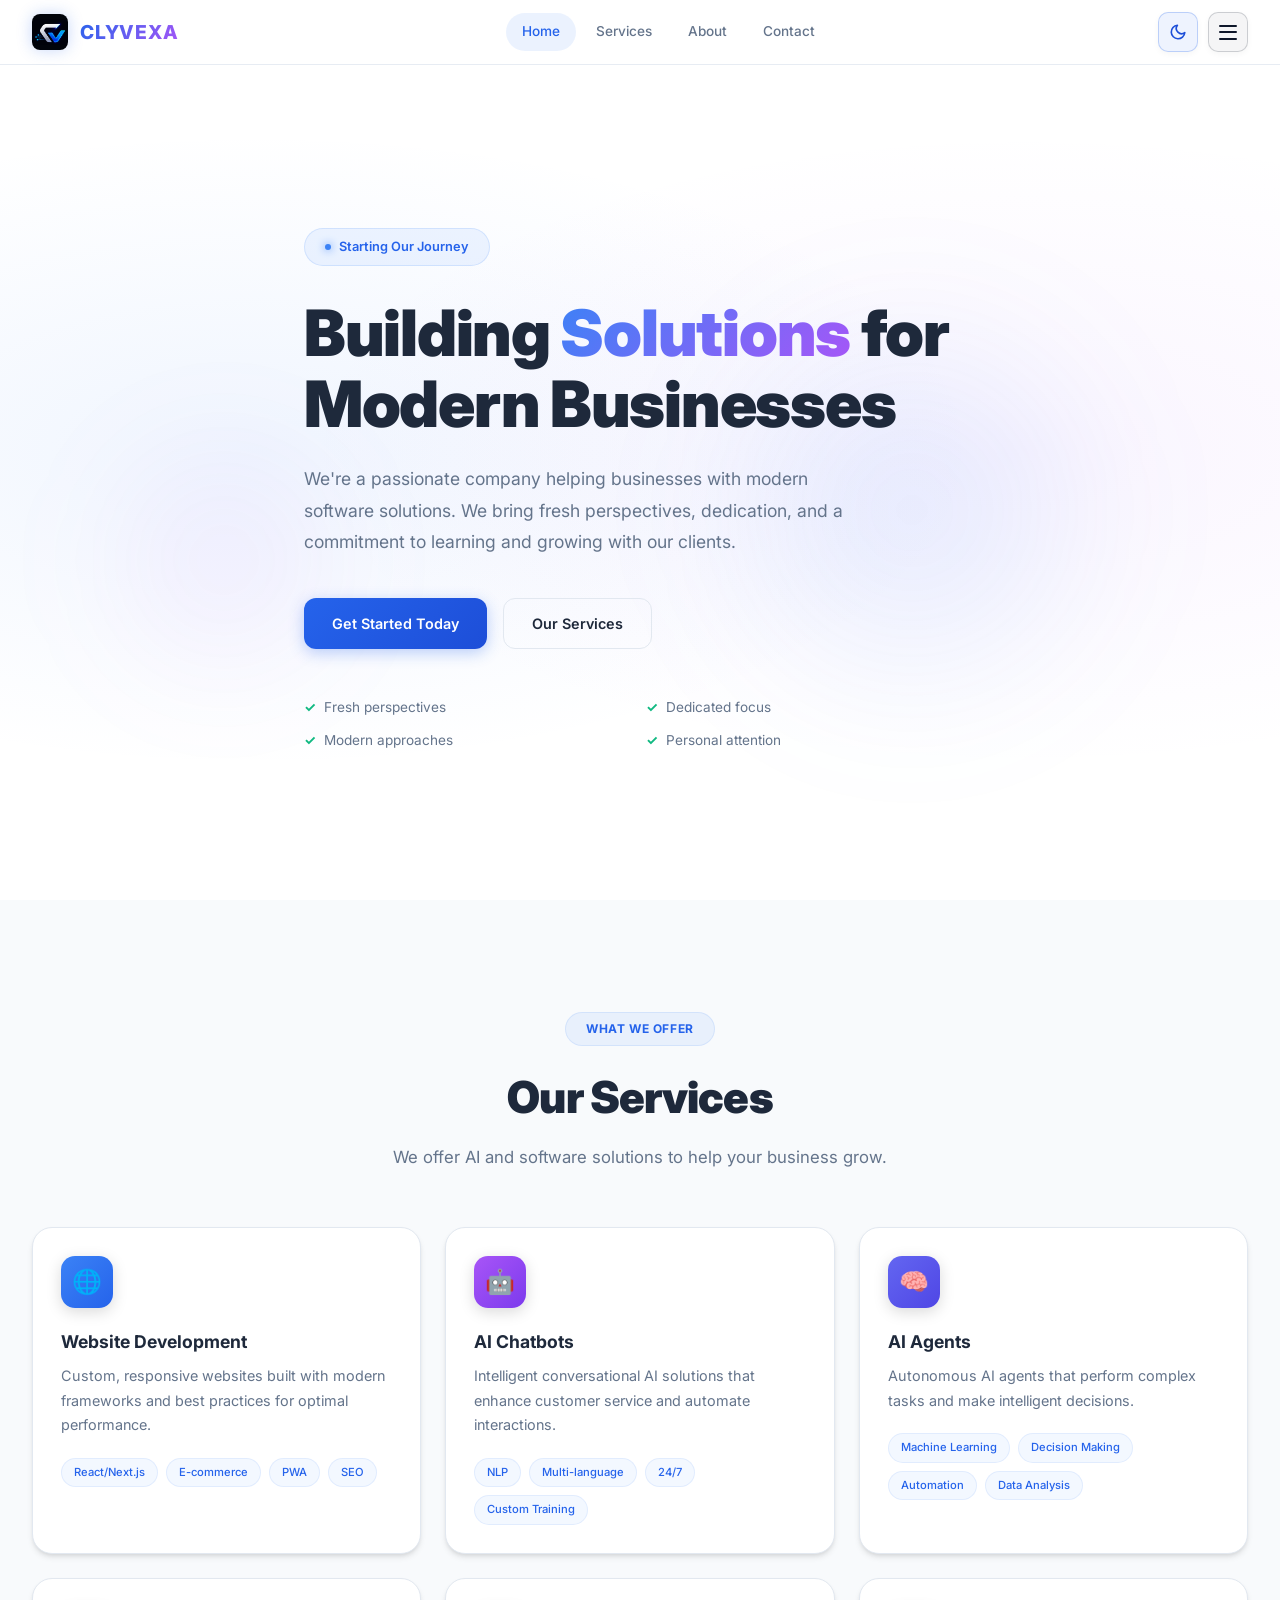
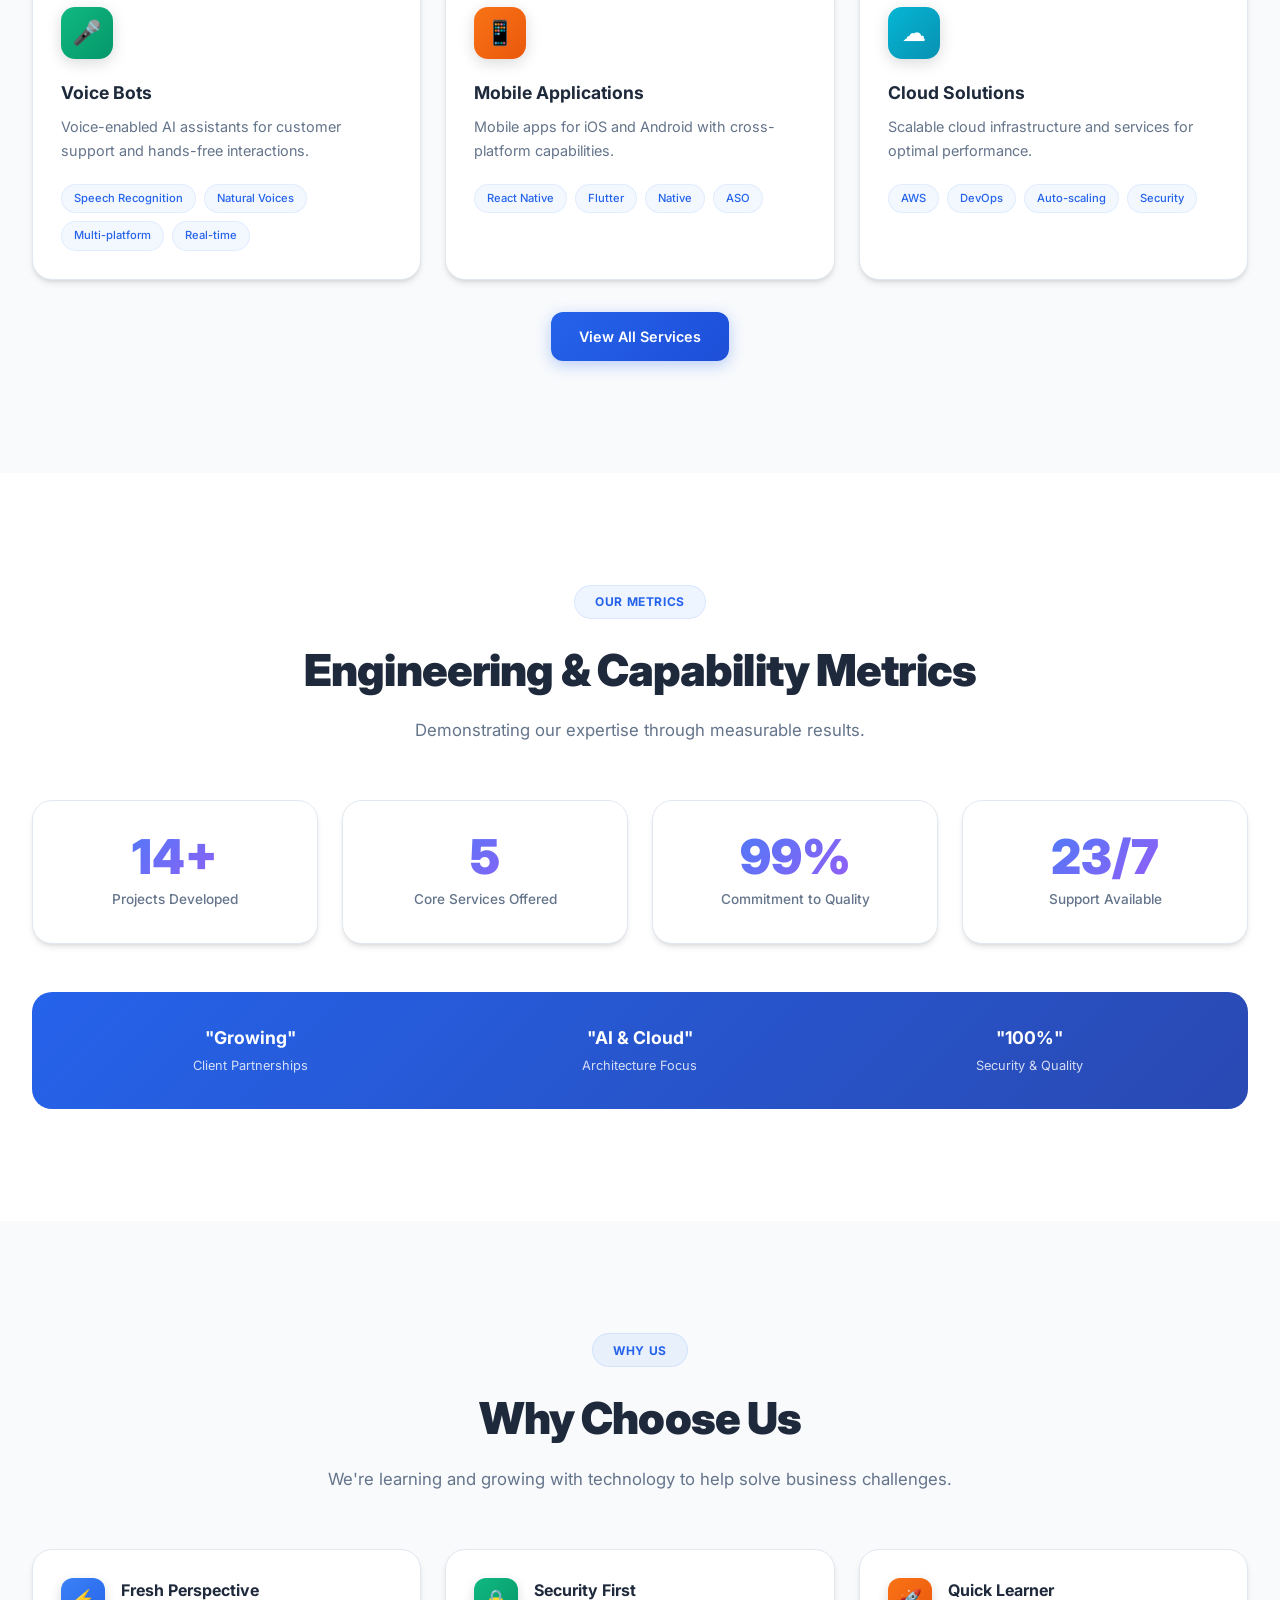
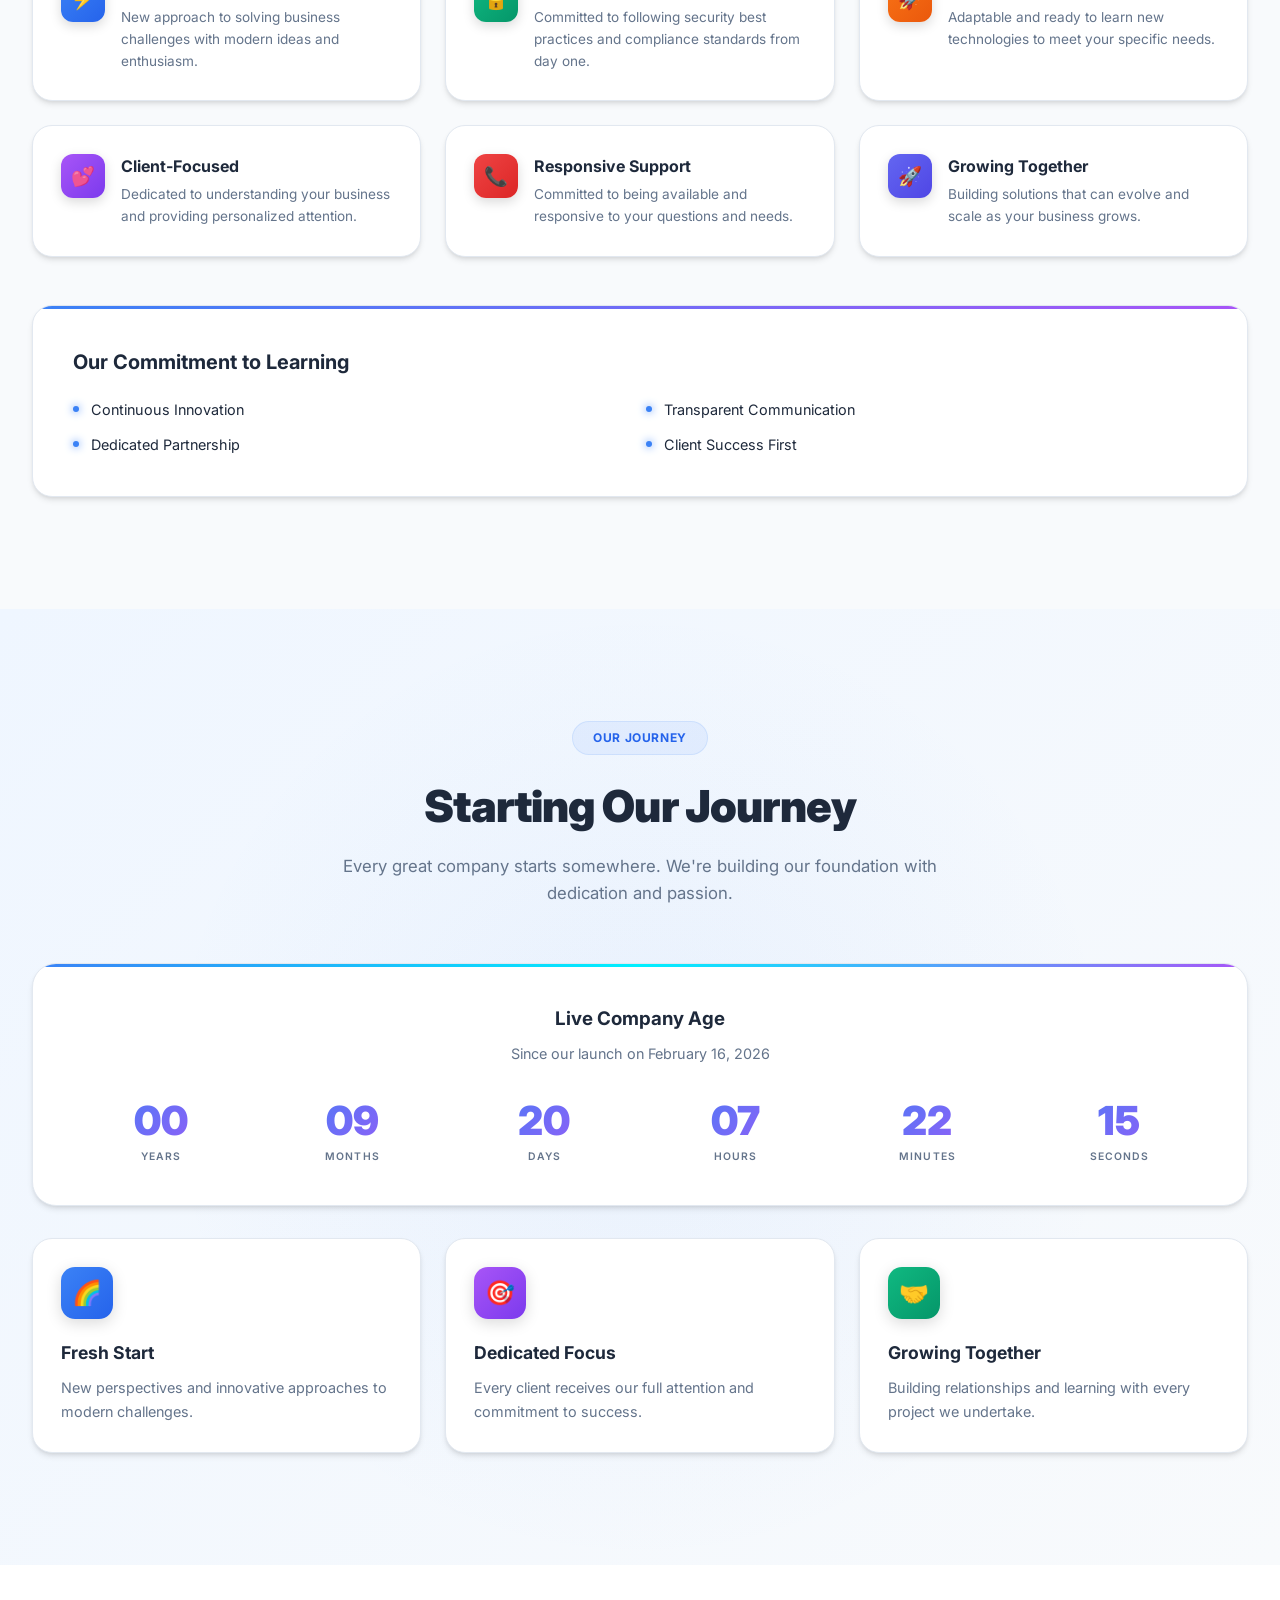
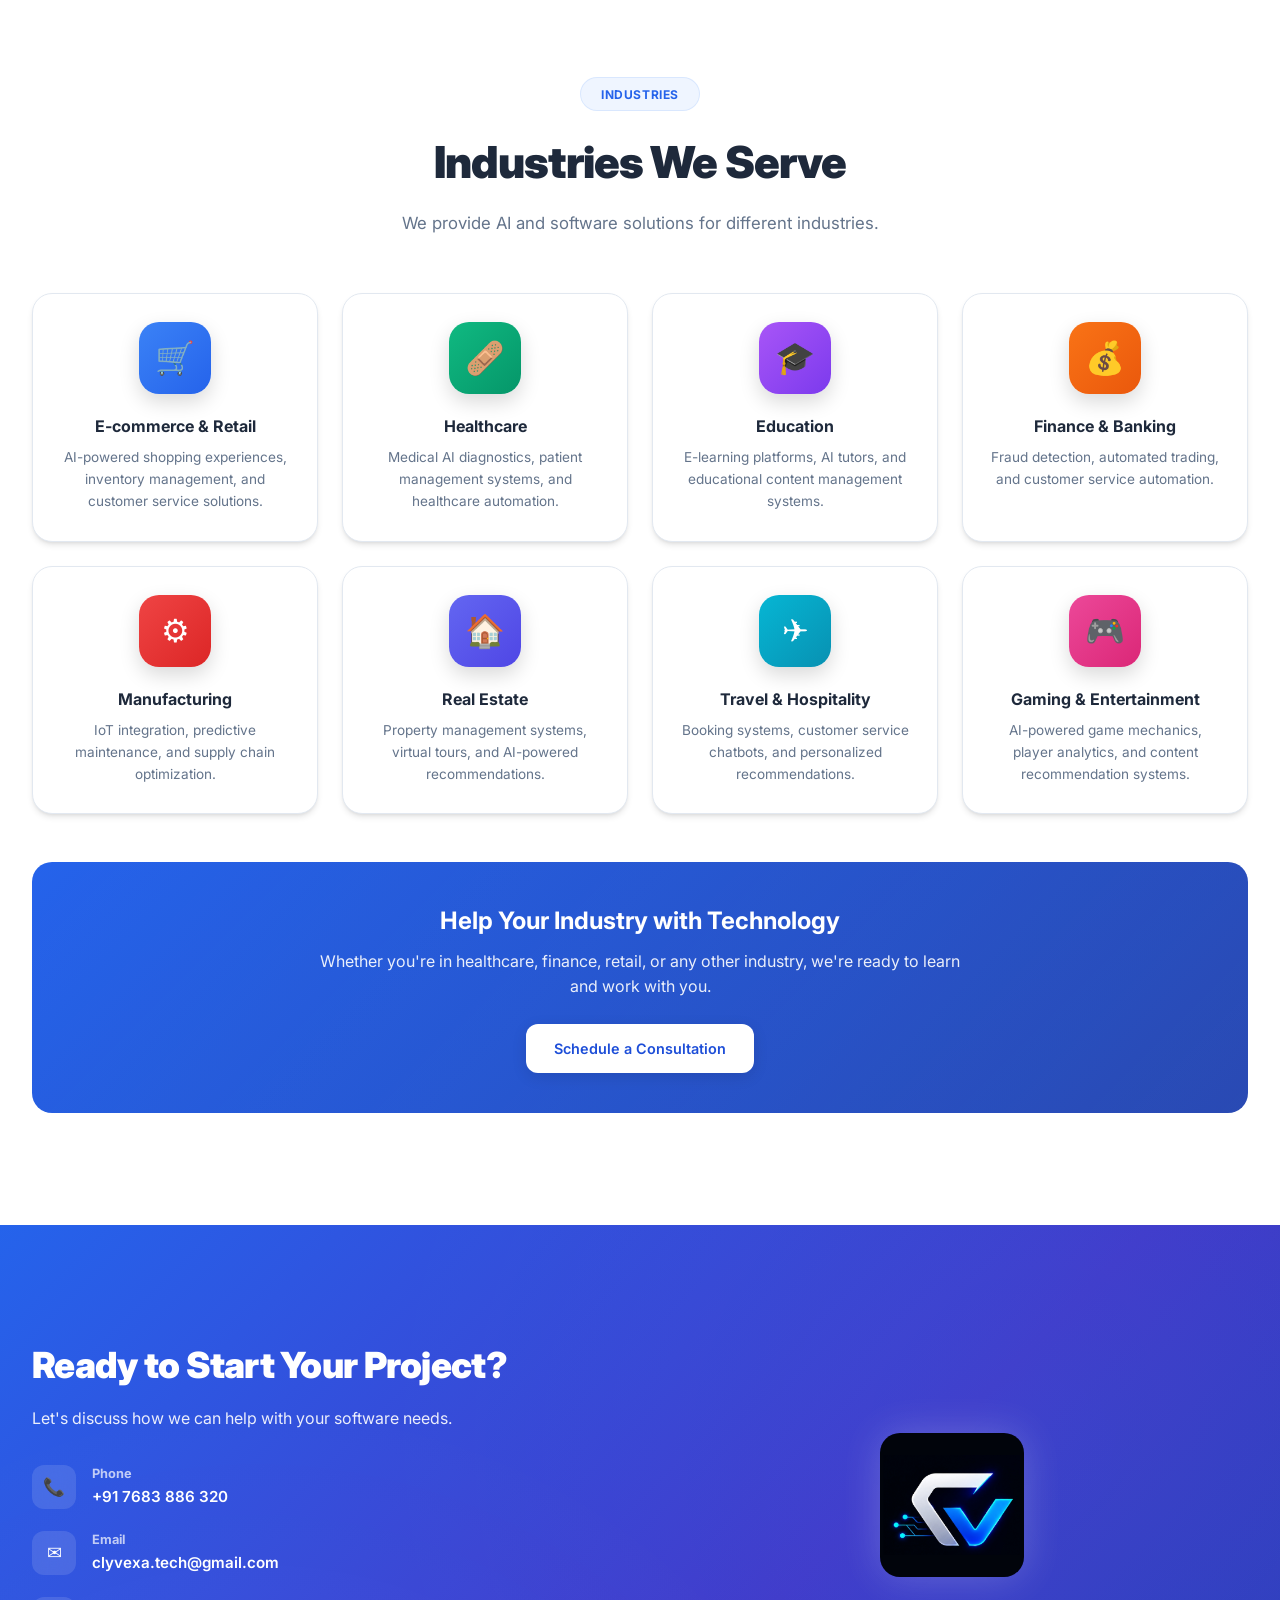
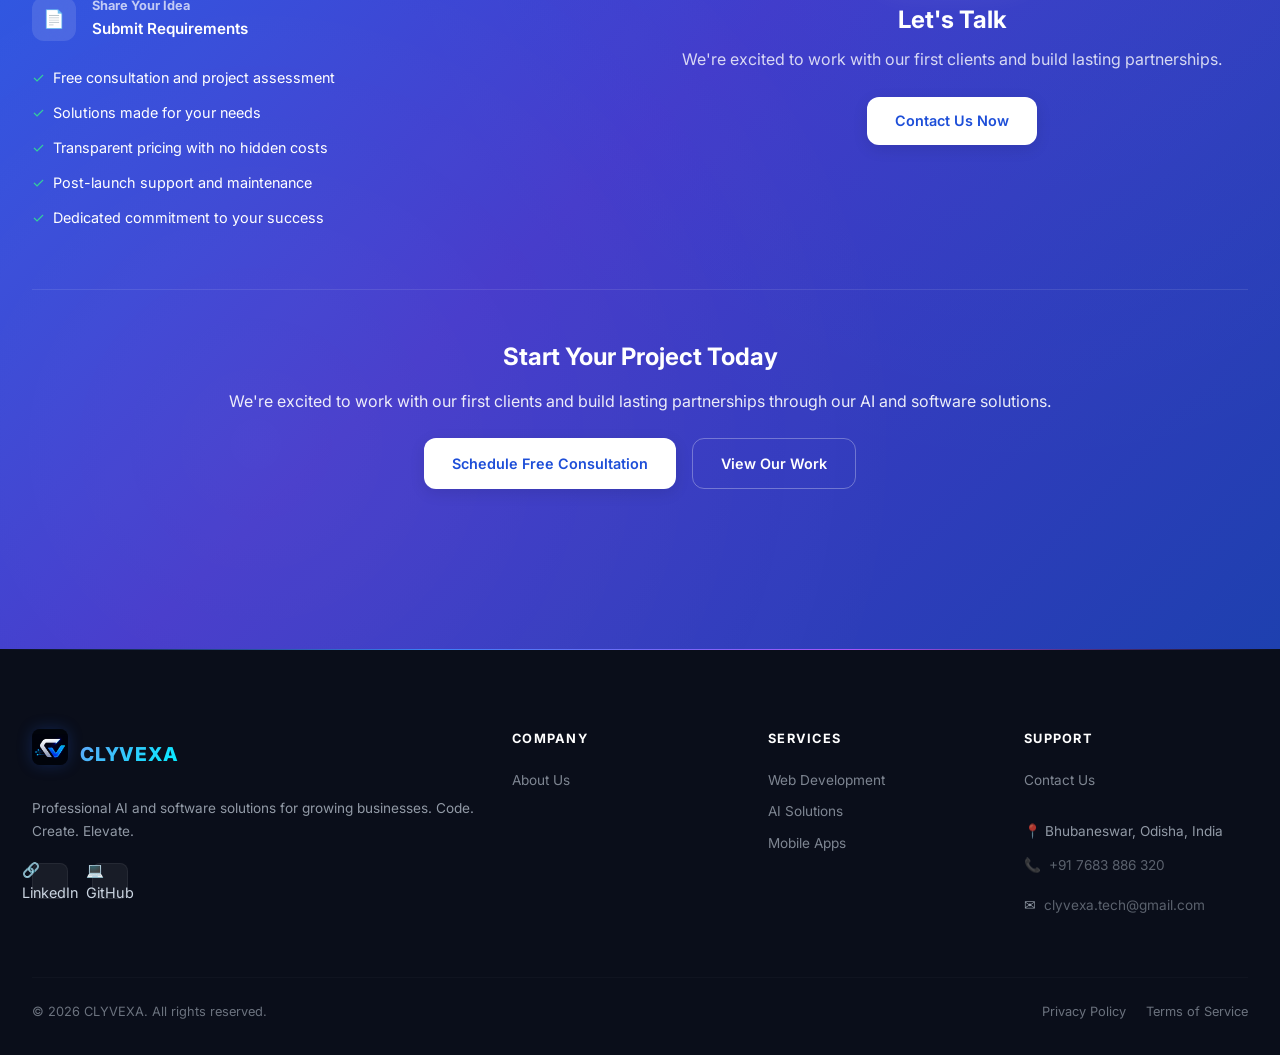
==== index.html @ 66246dd6 "fix: place static pages and assets in root directory for native Vercel cleanUrls support" ====
<!DOCTYPE html>
<html lang="en" data-theme="light">
<head>
  <meta charset="UTF-8">
  <meta name="viewport" content="width=device-width, initial-scale=1.0">
  <title>CLYVEXA - Professional AI &amp; Software Solutions | Er. Debadattaa Jena</title>
  <meta name="description" content="CLYVEXA delivers cutting-edge AI and software solutions: Custom Web Development, AI Chatbots, Autonomous AI Agents, Voice Bots, Mobile Apps, and Cloud Infrastructure. Founded by Er. Debadattaa Jena in Bhubaneswar, Odisha.">
  <meta name="keywords" content="CLYVEXA, Er. Debadattaa Jena, Er.Debadatta Jena, Debadatta Jena, AI Solutions, Software Development, Web Development, AI Chatbots, Mobile Apps, Cloud Services, AI Agents, Voice Bots, Bhubaneswar, Odisha, India">
  <link rel="canonical" href="https://clyvexa-ten.vercel.app/">
  <meta property="og:title" content="CLYVEXA - Professional AI &amp; Software Solutions">
  <meta property="og:description" content="Professional AI and software solutions for growing businesses. Founded by Er. Debadattaa Jena.">
  <meta property="og:image" content="https://clyvexa-ten.vercel.app/images/logo-mark.png">
  <meta property="og:url" content="https://clyvexa-ten.vercel.app/">
  <meta property="og:type" content="website">
  <meta name="twitter:card" content="summary_large_image">
  <meta name="twitter:title" content="CLYVEXA - AI &amp; Software Solutions">
  <meta name="twitter:description" content="Transforming businesses through modern AI chatbots, autonomous agents, and scalable software.">
  <meta name="twitter:image" content="https://clyvexa-ten.vercel.app/images/logo-mark.png">
  <link rel="icon" href="favicon.ico" sizes="any">
  <link rel="icon" href="favicon.png" type="image/png">
  <link rel="icon" href="favicon.svg" type="image/svg+xml">
  <link rel="apple-touch-icon" href="apple-touch-icon.png">
  <link rel="stylesheet" href="css/style.css">
  <script>(function(){var t=localStorage.getItem('clyvexa-theme')||(window.matchMedia('(prefers-color-scheme: dark)').matches?'dark':'light');document.documentElement.setAttribute('data-theme',t);})();</script>
  <!-- Schema.org JSON-LD Structured Data for CLYVEXA and Founder Er. Debadattaa Jena -->
  <script type="application/ld+json">
  {
    "@context": "https://schema.org",
    "@graph": [
      {
        "@type": "WebSite",
        "@id": "https://clyvexa-ten.vercel.app/#website",
        "url": "https://clyvexa-ten.vercel.app/",
        "name": "CLYVEXA",
        "description": "Professional AI and Software Solutions by Er. Debadattaa Jena",
        "publisher": {
          "@id": "https://clyvexa-ten.vercel.app/#organization"
        }
      },
      {
        "@type": "Organization",
        "@id": "https://clyvexa-ten.vercel.app/#organization",
        "name": "CLYVEXA",
        "legalName": "CLYVEXA",
        "alternateName": ["CLYVEXA Tech", "Clyvexa Solutions"],
        "url": "https://clyvexa-ten.vercel.app/",
        "logo": "https://clyvexa-ten.vercel.app/images/logo-mark.png",
        "image": "https://clyvexa-ten.vercel.app/images/logo-mark.png",
        "description": "Professional AI and software solutions company specializing in Website Development, AI Chatbots, Autonomous Agents, Voice Bots, Mobile Apps, and Cloud Infrastructure.",
        "founder": {
          "@id": "https://clyvexa-ten.vercel.app/#founder"
        },
        "address": {
          "@type": "PostalAddress",
          "addressLocality": "Bhubaneswar",
          "addressRegion": "Odisha",
          "addressCountry": "IN"
        },
        "contactPoint": {
          "@type": "ContactPoint",
          "telephone": "+91-7683886320",
          "contactType": "customer service",
          "email": "clyvexa.tech@gmail.com",
          "areaServed": ["IN", "Worldwide"],
          "availableLanguage": ["English", "Hindi", "Odia"]
        },
        "sameAs": [
          "https://www.linkedin.com/in/er-debadattaa-jena-a13a72300",
          "https://github.com/Debadatta-jena"
        ]
      },
      {
        "@type": "Person",
        "@id": "https://clyvexa-ten.vercel.app/#founder",
        "name": "Er. Debadattaa Jena",
        "alternateName": [
          "Er.Debadatta Jena",
          "Debadatta Jena",
          "Er. Debadatta Jena"
        ],
        "jobTitle": ["Founder", "CEO", "Proprietor"],
        "worksFor": {
          "@id": "https://clyvexa-ten.vercel.app/#organization"
        },
        "description": "Er. Debadattaa Jena is the Founder, CEO, and Proprietor of CLYVEXA, specializing in AI solutions, machine learning, chatbots, and modern software development.",
        "image": "https://clyvexa-ten.vercel.app/images/er-debadattaa-jena.jpg",
        "telephone": "+91-7683886320",
        "email": "clyvexa.tech@gmail.com",
        "address": {
          "@type": "PostalAddress",
          "addressLocality": "Bhubaneswar",
          "addressRegion": "Odisha",
          "addressCountry": "IN"
        },
        "sameAs": [
          "https://www.linkedin.com/in/er-debadattaa-jena-a13a72300",
          "https://github.com/Debadatta-jena"
        ]
      }
    ]
  }
  </script>
</head>
<body>

<!-- Splash Screen -->
<div id="splash-screen" class="splash-screen">
  <div class="splash-corner tl"></div>
  <div class="splash-corner tr"></div>
  <div class="splash-corner bl"></div>
  <div class="splash-corner br"></div>
  <img src="images/logo-mark.png" alt="CLYVEXA" class="splash-logo" style="width: 5.5rem; height: 5.5rem; border-radius: 14px; box-shadow: 0 0 35px rgba(37,99,235,0.4);" fetchpriority="high">
  <div class="splash-title">CLYVEXA</div>
  <div class="splash-subtitle">Code. Create. Elevate.</div>
  <div class="splash-bar"><div class="splash-bar-inner"></div></div>
  <div class="splash-loading">Loading... (Click to skip)</div>
</div>

<!-- Particles -->
<canvas id="particles"></canvas>

<!-- Floating Logo -->
<div class="floating-logo">
  <img src="images/logo-mark.png" alt="CLYVEXA" style="border-radius: 12px; box-shadow: 0 10px 30px rgba(0,0,0,0.5);">
</div>

<!-- Background Logo -->
<img src="images/logo-mark-transparent.png" alt="" class="bg-logo" loading="lazy" aria-hidden="true">

<!-- Header -->
<header class="header">
  <div class="container header-inner">
    <a href="/" class="header-logo">
      <img src="images/logo-mark.png" alt="CLYVEXA">
      <span>CLYVEXA</span>
    </a>
    <nav class="header-nav">
      <a href="/" class="active">Home</a>
      <a href="/services">Services</a>
      <a href="/about">About</a>
      <a href="/contact">Contact</a>
    </nav>
    <div class="header-actions">
      <button id="theme-toggle" class="theme-toggle" aria-label="Toggle theme" title="Toggle Dark/Light Mode">
        <span class="theme-icon-light" aria-hidden="true">
          <svg width="18" height="18" viewBox="0 0 24 24" fill="none" stroke="currentColor" stroke-width="2.2" stroke-linecap="round" stroke-linejoin="round">
            <path d="M21 12.79A9 9 0 1 1 11.21 3 7 7 0 0 0 21 12.79z"></path>
          </svg>
        </span>
        <span class="theme-icon-dark" aria-hidden="true">
          <svg width="18" height="18" viewBox="0 0 24 24" fill="none" stroke="currentColor" stroke-width="2.2" stroke-linecap="round" stroke-linejoin="round">
            <circle cx="12" cy="12" r="5"></circle>
            <line x1="12" y1="1" x2="12" y2="3"></line>
            <line x1="12" y1="21" x2="12" y2="23"></line>
            <line x1="4.22" y1="4.22" x2="5.64" y2="5.64"></line>
            <line x1="18.36" y1="18.36" x2="19.78" y2="19.78"></line>
            <line x1="1" y1="12" x2="3" y2="12"></line>
            <line x1="21" y1="12" x2="23" y2="12"></line>
            <line x1="4.22" y1="19.78" x2="5.64" y2="18.36"></line>
            <line x1="18.36" y1="5.64" x2="19.78" y2="4.22"></line>
          </svg>
        </span>
      </button>
      <button id="mobile-toggle" class="mobile-toggle" aria-label="Toggle Navigation Menu" title="Menu">
        <span class="menu-bar bar-1"></span>
        <span class="menu-bar bar-2"></span>
        <span class="menu-bar bar-3"></span>
      </button>
    </div>
  </div>
  <div id="mobile-menu" class="mobile-menu">
    <div class="mobile-menu-brand" style="display: flex; align-items: center; gap: 0.75rem; padding-bottom: 1rem; border-bottom: 1px solid var(--border); margin-bottom: 0.5rem;">
      <img src="images/logo-mark.png" alt="CLYVEXA" style="width: 2.25rem; height: 2.25rem; border-radius: 6px;">
      <span style="font-weight: 800; font-size: 1.15rem; background: linear-gradient(135deg, var(--primary-600), var(--neon-purple)); -webkit-background-clip: text; -webkit-text-fill-color: transparent; background-clip: text;">CLYVEXA</span>
    </div>
    <a href="/">Home</a>
    <a href="/services">Services</a>
    <a href="/about">About Us</a>
    <a href="/contact">Contact</a>
    <div style="margin-top: auto; padding-top: 1.5rem; border-top: 1px solid var(--border); display: flex; flex-direction: column; gap: 0.75rem;">
      <a href="/contact" class="btn btn-primary" style="text-align: center; justify-content: center; font-size: 0.85rem; padding: 0.7rem 1rem;">Schedule Consultation</a>
      <p style="font-size: 0.78rem; color: var(--text-secondary); text-align: center; margin: 0;">📍 Bhubaneswar, Odisha, India</p>
      <p style="font-size: 0.78rem; color: var(--text-secondary); text-align: center; margin: 0;">📞 +91 7683 886 320</p>
    </div>
  </div>
</header>

<!-- Hero Section -->
<section class="hero">
  <div class="container">
    <div class="hero-content">
      <div class="hero-badge">
        <span class="dot"></span>
        <span id="rotating-text" style="transition: opacity 0.35s, transform 0.35s;">Starting Our Journey</span>
      </div>
      <h1>Building <span class="gradient">Solutions</span> for Modern Businesses</h1>
      <p>We're a passionate company helping businesses with modern software solutions. We bring fresh perspectives, dedication, and a commitment to learning and growing with our clients.</p>
      <div class="hero-buttons">
        <a href="/contact" class="btn btn-primary">Get Started Today</a>
        <a href="/services" class="btn btn-outline">Our Services</a>
      </div>
      <div class="hero-features">
        <div class="hero-feature"><span class="check">&#10003;</span> Fresh perspectives</div>
        <div class="hero-feature"><span class="check">&#10003;</span> Dedicated focus</div>
        <div class="hero-feature"><span class="check">&#10003;</span> Modern approaches</div>
        <div class="hero-feature"><span class="check">&#10003;</span> Personal attention</div>
      </div>
    </div>
  </div>
  <div class="hero-glow"></div>
  <div class="hero-glow-2"></div>
</section>

<!-- Services Section -->
<section class="section" style="background: var(--bg-secondary);">
  <div class="container">
    <div class="section-header animate">
      <span class="badge">What We Offer</span>
      <h2>Our Services</h2>
      <p>We offer AI and software solutions to help your business grow.</p>
    </div>
    <div class="services-grid">
      <div class="card animate animate-delay-1">
        <div class="card-icon" style="background: linear-gradient(135deg, #3b82f6, #2563eb);" aria-hidden="true">&#127760;</div>
        <h3>Website Development</h3>
        <p>Custom, responsive websites built with modern frameworks and best practices for optimal performance.</p>
        <div class="card-features">
          <span>React/Next.js</span><span>E-commerce</span><span>PWA</span><span>SEO</span>
        </div>
      </div>
      <div class="card animate animate-delay-2">
        <div class="card-icon" style="background: linear-gradient(135deg, #a855f7, #7c3aed);">&#129302;</div>
        <h3>AI Chatbots</h3>
        <p>Intelligent conversational AI solutions that enhance customer service and automate interactions.</p>
        <div class="card-features">
          <span>NLP</span><span>Multi-language</span><span>24/7</span><span>Custom Training</span>
        </div>
      </div>
      <div class="card animate animate-delay-3">
        <div class="card-icon" style="background: linear-gradient(135deg, #6366f1, #4f46e5);">&#129504;</div>
        <h3>AI Agents</h3>
        <p>Autonomous AI agents that perform complex tasks and make intelligent decisions.</p>
        <div class="card-features">
          <span>Machine Learning</span><span>Decision Making</span><span>Automation</span><span>Data Analysis</span>
        </div>
      </div>
      <div class="card animate animate-delay-4">
        <div class="card-icon" style="background: linear-gradient(135deg, #10b981, #059669);">&#127908;</div>
        <h3>Voice Bots</h3>
        <p>Voice-enabled AI assistants for customer support and hands-free interactions.</p>
        <div class="card-features">
          <span>Speech Recognition</span><span>Natural Voices</span><span>Multi-platform</span><span>Real-time</span>
        </div>
      </div>
      <div class="card animate animate-delay-5">
        <div class="card-icon" style="background: linear-gradient(135deg, #f97316, #ea580c);">&#128241;</div>
        <h3>Mobile Applications</h3>
        <p>Mobile apps for iOS and Android with cross-platform capabilities.</p>
        <div class="card-features">
          <span>React Native</span><span>Flutter</span><span>Native</span><span>ASO</span>
        </div>
      </div>
      <div class="card animate animate-delay-6">
        <div class="card-icon" style="background: linear-gradient(135deg, #06b6d4, #0891b2);">&#9729;</div>
        <h3>Cloud Solutions</h3>
        <p>Scalable cloud infrastructure and services for optimal performance.</p>
        <div class="card-features">
          <span>AWS</span><span>DevOps</span><span>Auto-scaling</span><span>Security</span>
        </div>
      </div>
    </div>
    <div style="text-align: center; margin-top: 2rem;" class="animate">
      <a href="/services" class="btn btn-primary">View All Services</a>
    </div>
  </div>
</section>

<!-- Stats Section -->
<section class="section">
  <div class="container">
    <div class="section-header animate">
      <span class="badge">Our Metrics</span>
      <h2>Engineering &amp; Capability Metrics</h2>
      <p>Demonstrating our expertise through measurable results.</p>
    </div>
    <div class="stats-grid">
      <div class="card stat-card animate animate-delay-1">
        <div class="stat-number" data-count="15" data-suffix="+">0</div>
        <div class="stat-label">Projects Developed</div>
      </div>
      <div class="card stat-card animate animate-delay-2">
        <div class="stat-number" data-count="6" data-suffix="">0</div>
        <div class="stat-label">Core Services Offered</div>
      </div>
      <div class="card stat-card animate animate-delay-3">
        <div class="stat-number" data-count="100" data-suffix="%">0</div>
        <div class="stat-label">Commitment to Quality</div>
      </div>
      <div class="card stat-card animate animate-delay-4">
        <div class="stat-number" data-count="24" data-suffix="/7">0</div>
        <div class="stat-label">Support Available</div>
      </div>
    </div>
    <div class="stats-banner animate">
      <div class="stats-banner-item"><strong>"Growing"</strong><span>Client Partnerships</span></div>
      <div class="stats-banner-item"><strong>"AI &amp; Cloud"</strong><span>Architecture Focus</span></div>
      <div class="stats-banner-item"><strong>"100%"</strong><span>Security &amp; Quality</span></div>
    </div>
  </div>
</section>

<!-- Why Choose Us -->
<section class="section" style="background: var(--bg-secondary);">
  <div class="container">
    <div class="section-header animate">
      <span class="badge">Why Us</span>
      <h2>Why Choose Us</h2>
      <p>We're learning and growing with technology to help solve business challenges.</p>
    </div>
    <div class="reasons-grid">
      <div class="card animate animate-delay-1">
        <div class="reason-card">
          <div class="reason-icon" style="background: linear-gradient(135deg, #3b82f6, #2563eb);">&#9889;</div>
          <div>
            <h3>Fresh Perspective</h3>
            <p>New approach to solving business challenges with modern ideas and enthusiasm.</p>
          </div>
        </div>
      </div>
      <div class="card animate animate-delay-2">
        <div class="reason-card">
          <div class="reason-icon" style="background: linear-gradient(135deg, #10b981, #059669);">&#128274;</div>
          <div>
            <h3>Security First</h3>
            <p>Committed to following security best practices and compliance standards from day one.</p>
          </div>
        </div>
      </div>
      <div class="card animate animate-delay-3">
        <div class="reason-card">
          <div class="reason-icon" style="background: linear-gradient(135deg, #f97316, #ea580c);">&#128640;</div>
          <div>
            <h3>Quick Learner</h3>
            <p>Adaptable and ready to learn new technologies to meet your specific needs.</p>
          </div>
        </div>
      </div>
      <div class="card animate animate-delay-4">
        <div class="reason-card">
          <div class="reason-icon" style="background: linear-gradient(135deg, #a855f7, #7c3aed);">&#128149;</div>
          <div>
            <h3>Client-Focused</h3>
            <p>Dedicated to understanding your business and providing personalized attention.</p>
          </div>
        </div>
      </div>
      <div class="card animate animate-delay-5">
        <div class="reason-card">
          <div class="reason-icon" style="background: linear-gradient(135deg, #ef4444, #dc2626);">&#128222;</div>
          <div>
            <h3>Responsive Support</h3>
            <p>Committed to being available and responsive to your questions and needs.</p>
          </div>
        </div>
      </div>
      <div class="card animate animate-delay-6">
        <div class="reason-card">
          <div class="reason-icon" style="background: linear-gradient(135deg, #6366f1, #4f46e5);">&#128640;</div>
          <div>
            <h3>Growing Together</h3>
            <p>Building solutions that can evolve and scale as your business grows.</p>
          </div>
        </div>
      </div>
    </div>
    <div class="commitment-box animate">
      <h3>Our Commitment to Learning</h3>
      <div class="commitment-list">
        <div class="commitment-item"><span class="dot"></span> Continuous Innovation</div>
        <div class="commitment-item"><span class="dot"></span> Transparent Communication</div>
        <div class="commitment-item"><span class="dot"></span> Dedicated Partnership</div>
        <div class="commitment-item"><span class="dot"></span> Client Success First</div>
      </div>
    </div>
  </div>
</section>

<!-- Website Age Section -->
<section class="section age-section">
  <div class="container">
    <div class="section-header animate">
      <span class="badge">Our Journey</span>
      <h2>Starting Our Journey</h2>
      <p>Every great company starts somewhere. We're building our foundation with dedication and passion.</p>
    </div>
    <div class="age-counter-card animate">
      <h3 style="margin-bottom: 0.5rem;">Live Company Age</h3>
      <p style="color: var(--text-secondary); font-size: 0.9rem;">Since our launch on February 16, 2026</p>
      <div class="age-counter-grid">
        <div class="age-unit">
          <div class="age-number" id="age-years">00</div>
          <div class="age-label">Years</div>
        </div>
        <div class="age-unit">
          <div class="age-number" id="age-months">00</div>
          <div class="age-label">Months</div>
        </div>
        <div class="age-unit">
          <div class="age-number" id="age-days">00</div>
          <div class="age-label">Days</div>
        </div>
        <div class="age-unit">
          <div class="age-number" id="age-hours">00</div>
          <div class="age-label">Hours</div>
        </div>
        <div class="age-unit">
          <div class="age-number" id="age-minutes">00</div>
          <div class="age-label">Minutes</div>
        </div>
        <div class="age-unit">
          <div class="age-number" id="age-seconds">00</div>
          <div class="age-label">Seconds</div>
        </div>
      </div>
    </div>
    <div class="age-features">
      <div class="card animate animate-delay-2">
        <div class="card-icon" style="background: linear-gradient(135deg, #3b82f6, #2563eb);">&#127752;</div>
        <h3>Fresh Start</h3>
        <p>New perspectives and innovative approaches to modern challenges.</p>
      </div>
      <div class="card animate animate-delay-3">
        <div class="card-icon" style="background: linear-gradient(135deg, #a855f7, #7c3aed);">&#127919;</div>
        <h3>Dedicated Focus</h3>
        <p>Every client receives our full attention and commitment to success.</p>
      </div>
      <div class="card animate animate-delay-4">
        <div class="card-icon" style="background: linear-gradient(135deg, #10b981, #059669);">&#129309;</div>
        <h3>Growing Together</h3>
        <p>Building relationships and learning with every project we undertake.</p>
      </div>
    </div>
  </div>
</section>

<!-- Industries Section -->
<section class="section">
  <div class="container">
    <div class="section-header animate">
      <span class="badge">Industries</span>
      <h2>Industries We Serve</h2>
      <p>We provide AI and software solutions for different industries.</p>
    </div>
    <div class="industries-grid">
      <div class="card industry-card animate animate-delay-1">
        <div class="icon-wrap" style="background: linear-gradient(135deg, #3b82f6, #2563eb);">&#128722;</div>
        <h3>E-commerce &amp; Retail</h3>
        <p>AI-powered shopping experiences, inventory management, and customer service solutions.</p>
      </div>
      <div class="card industry-card animate animate-delay-2">
        <div class="icon-wrap" style="background: linear-gradient(135deg, #10b981, #059669);">&#129657;</div>
        <h3>Healthcare</h3>
        <p>Medical AI diagnostics, patient management systems, and healthcare automation.</p>
      </div>
      <div class="card industry-card animate animate-delay-3">
        <div class="icon-wrap" style="background: linear-gradient(135deg, #a855f7, #7c3aed);">&#127891;</div>
        <h3>Education</h3>
        <p>E-learning platforms, AI tutors, and educational content management systems.</p>
      </div>
      <div class="card industry-card animate animate-delay-4">
        <div class="icon-wrap" style="background: linear-gradient(135deg, #f97316, #ea580c);">&#128176;</div>
        <h3>Finance &amp; Banking</h3>
        <p>Fraud detection, automated trading, and customer service automation.</p>
      </div>
      <div class="card industry-card animate animate-delay-5">
        <div class="icon-wrap" style="background: linear-gradient(135deg, #ef4444, #dc2626);">&#9881;</div>
        <h3>Manufacturing</h3>
        <p>IoT integration, predictive maintenance, and supply chain optimization.</p>
      </div>
      <div class="card industry-card animate animate-delay-6">
        <div class="icon-wrap" style="background: linear-gradient(135deg, #6366f1, #4f46e5);">&#127968;</div>
        <h3>Real Estate</h3>
        <p>Property management systems, virtual tours, and AI-powered recommendations.</p>
      </div>
      <div class="card industry-card animate animate-delay-5">
        <div class="icon-wrap" style="background: linear-gradient(135deg, #06b6d4, #0891b2);">&#9992;</div>
        <h3>Travel &amp; Hospitality</h3>
        <p>Booking systems, customer service chatbots, and personalized recommendations.</p>
      </div>
      <div class="card industry-card animate animate-delay-6">
        <div class="icon-wrap" style="background: linear-gradient(135deg, #ec4899, #db2777);">&#127918;</div>
        <h3>Gaming &amp; Entertainment</h3>
        <p>AI-powered game mechanics, player analytics, and content recommendation systems.</p>
      </div>
    </div>
    <div class="industry-banner animate">
      <h3>Help Your Industry with Technology</h3>
      <p>Whether you're in healthcare, finance, retail, or any other industry, we're ready to learn and work with you.</p>
      <a href="/contact" class="btn btn-white">Schedule a Consultation</a>
    </div>
  </div>
</section>

<!-- CTA Section -->
<section class="section cta-section">
  <div class="container">
    <div class="cta-grid">
      <div class="cta-info animate">
        <h2>Ready to Start Your Project?</h2>
        <p>Let's discuss how we can help with your software needs.</p>
        <div class="cta-contact-item">
          <div class="cta-contact-icon">&#128222;</div>
          <div class="cta-contact-text">
            <strong>Phone</strong>
            <span><a href="tel:+917683886320">+91 7683 886 320</a></span>
          </div>
        </div>
        <div class="cta-contact-item">
          <div class="cta-contact-icon">&#9993;</div>
          <div class="cta-contact-text">
            <strong>Email</strong>
            <span><a href="mailto:clyvexa.tech@gmail.com">clyvexa.tech@gmail.com</a></span>
          </div>
        </div>
        <div class="cta-contact-item">
          <div class="cta-contact-icon">&#128196;</div>
          <div class="cta-contact-text">
            <strong>Share Your Idea</strong>
            <span><a href="https://docs.google.com/forms/d/e/1FAIpQLSfRLV1StnhsYEWASYlw9BlosTV95c-tl0pqxHNhIfua_YRS5w/viewform?usp=publish-editor" target="_blank" rel="noopener">Submit Requirements</a></span>
          </div>
        </div>
        <ul class="cta-features" style="margin-top: 1.5rem;">
          <li><span class="check">&#10003;</span> Free consultation and project assessment</li>
          <li><span class="check">&#10003;</span> Solutions made for your needs</li>
          <li><span class="check">&#10003;</span> Transparent pricing with no hidden costs</li>
          <li><span class="check">&#10003;</span> Post-launch support and maintenance</li>
          <li><span class="check">&#10003;</span> Dedicated commitment to your success</li>
        </ul>
      </div>
      <div class="animate animate-delay-2" style="display: flex; align-items: center; justify-content: center;">
        <div style="text-align: center;">
          <img src="images/logo-mark.png" alt="CLYVEXA Logo" loading="lazy" style="width: 9rem; height: 9rem; border-radius: 20px; margin: 0 auto 1.5rem; box-shadow: 0 0 40px rgba(255,255,255,0.2); transition: transform 0.3s ease;">
          <h3 style="font-size: 1.5rem; font-weight: 700; margin-bottom: 0.5rem;">Let's Talk</h3>
          <p style="opacity: 0.8; margin-bottom: 1.5rem;">We're excited to work with our first clients and build lasting partnerships.</p>
          <a href="/contact" class="btn btn-white">Contact Us Now</a>
        </div>
      </div>
    </div>
    <div class="bottom-cta animate">
      <h3>Start Your Project Today</h3>
      <p>We're excited to work with our first clients and build lasting partnerships through our AI and software solutions.</p>
      <div class="bottom-cta-buttons">
        <a href="/contact" class="btn btn-white">Schedule Free Consultation</a>
        <a href="/services" class="btn btn-outline" style="border-color: rgba(255,255,255,0.3); color: #fff;">View Our Work</a>
      </div>
    </div>
  </div>
</section>

<!-- Footer -->
<footer class="footer">
  <div class="container">
    <div class="footer-grid">
      <div class="footer-brand">
        <a href="/" class="footer-logo">
          <img src="images/logo-mark.png" alt="CLYVEXA">
          <span>CLYVEXA</span>
        </a>
        <p>Professional AI and software solutions for growing businesses. Code. Create. Elevate.</p>
        <div class="footer-social">
          <a href="https://www.linkedin.com/in/er-debadattaa-jena-a13a72300" target="_blank" rel="noopener" title="LinkedIn">&#128279; LinkedIn</a>
          <a href="https://github.com/Debadatta-jena" target="_blank" rel="noopener" title="GitHub">&#128187; GitHub</a>
        </div>
      </div>
      <div class="footer-col">
        <h4>Company</h4>
        <a href="/about">About Us</a>
      </div>
      <div class="footer-col">
        <h4>Services</h4>
        <a href="/services">Web Development</a>
        <a href="/services">AI Solutions</a>
        <a href="/services">Mobile Apps</a>
      </div>
      <div class="footer-col">
        <h4>Support</h4>
        <a href="/contact">Contact Us</a>
        <div class="footer-contact">
          <div class="footer-contact-item">&#128205; Bhubaneswar, Odisha, India</div>
          <div class="footer-contact-item">&#128222; <a href="tel:+917683886320">+91 7683 886 320</a></div>
          <div class="footer-contact-item">&#9993; <a href="mailto:clyvexa.tech@gmail.com">clyvexa.tech@gmail.com</a></div>
        </div>
      </div>
    </div>
    <div class="footer-bottom">
      <span>&copy; 2026 CLYVEXA. All rights reserved.</span>
      <span>
        <a href="/privacy" style="margin-right: 1rem;">Privacy Policy</a>
        <a href="/terms">Terms of Service</a>
      </span>
    </div>
  </div>
</footer>

<script src="js/age-counter.js"></script>
<script src="js/main.js"></script>
</body>
</html>
---- css/style.css ----
/* ===== CLYVEXA — Advanced UI Styles ===== */

@import url('https://fonts.googleapis.com/css2?family=Inter:wght@300;400;500;600;700;800;900&display=swap');

/* --- Variables --- */
:root {
  --primary-50: #eff6ff; --primary-100: #dbeafe; --primary-200: #bfdbfe;
  --primary-300: #93c5fd; --primary-400: #60a5fa; --primary-500: #3b82f6;
  --primary-600: #2563eb; --primary-700: #1d4ed8; --primary-800: #1e40af; --primary-900: #1e3a8a;
  --secondary-50: #f8fafc; --secondary-100: #f1f5f9; --secondary-200: #e2e8f0;
  --secondary-300: #cbd5e1; --secondary-400: #94a3b8; --secondary-500: #64748b;
  --secondary-600: #475569; --secondary-700: #334155; --secondary-800: #1e293b; --secondary-900: #0f172a;
  --neon-cyan: #00f0ff; --neon-purple: #a855f7; --neon-pink: #ec4899;
  --font: 'Inter', -apple-system, BlinkMacSystemFont, 'Segoe UI', sans-serif;
  --bg: #ffffff; --bg-secondary: #f8fafc; --text: #1e293b; --text-secondary: #64748b;
  --border: #e2e8f0; --card-bg: #ffffff;
  --card-shadow: 0 4px 6px -1px rgba(0,0,0,0.1), 0 2px 4px -2px rgba(0,0,0,0.1);
  --card-shadow-hover: 0 25px 50px -12px rgba(0,0,0,0.15);
  --header-bg: rgba(255,255,255,0.7); --header-border: rgba(226,232,240,0.8);
}
[data-theme="dark"] {
  --bg: #0a0e1a; --bg-secondary: #111827; --text: #f1f5f9; --text-secondary: #94a3b8;
  --border: #1e293b; --card-bg: rgba(30,41,59,0.6);
  --card-shadow: 0 4px 20px rgba(0,0,0,0.4);
  --card-shadow-hover: 0 25px 50px rgba(0,0,0,0.5);
  --header-bg: rgba(10,14,26,0.7); --header-border: rgba(30,41,59,0.8);
}
[data-theme="dark"] .hero-badge {
  color: var(--primary-300); background: rgba(59,130,246,0.15); border-color: rgba(96,165,250,0.3);
}
[data-theme="dark"] .section-header .badge {
  color: var(--primary-300); background: rgba(59,130,246,0.15); border-color: rgba(96,165,250,0.3);
}
[data-theme="dark"] .card-features span {
  color: var(--primary-300); background: rgba(59,130,246,0.15); border-color: rgba(96,165,250,0.25);
}
[data-theme="dark"] .header-nav a:hover, [data-theme="dark"] .header-nav a.active {
  color: var(--neon-cyan); background: rgba(0,240,255,0.08);
}
[data-theme="dark"] .team-role { color: var(--primary-400); }
[data-theme="dark"] .contact-item a { color: var(--primary-400); }
[data-theme="dark"] .contact-item a:hover { color: var(--neon-cyan); }
[data-theme="dark"] .btn-outline { border-color: rgba(255,255,255,0.2); color: #fff; }
[data-theme="dark"] .btn-outline:hover { border-color: var(--neon-cyan); color: var(--neon-cyan); box-shadow: 0 0 20px rgba(0,240,255,0.2); }
.hero-logo { display: none; }
.floating-logo { display: none; }

/* --- Reset --- */
*, *::before, *::after { box-sizing: border-box; margin: 0; padding: 0; }
html { scroll-behavior: smooth; }
body {
  font-family: var(--font); background: var(--bg); color: var(--text);
  line-height: 1.6; overflow-x: hidden; transition: background 0.4s, color 0.4s;
}
a { color: inherit; text-decoration: none; }
img { max-width: 100%; height: auto; display: block; }
ul { list-style: none; }

/* --- Custom Cursor --- */
.cursor-dot {
  width: 8px; height: 8px; background: var(--primary-500);
  border-radius: 50%; position: fixed; top: 0; left: 0;
  pointer-events: none; z-index: 99999;
  transition: transform 0.08s ease-out, opacity 0.3s ease, background-color 0.2s;
  mix-blend-mode: difference;
  opacity: 0;
}
.cursor-dot.hover {
  transform: scale(2.2);
  background: var(--neon-cyan);
}
.cursor-ring {
  width: 36px; height: 36px; border: 2px solid var(--primary-400);
  border-radius: 50%; position: fixed; top: 0; left: 0;
  pointer-events: none; z-index: 99998;
  transition: width 0.25s, height 0.25s, border-color 0.25s, opacity 0.3s ease, background-color 0.25s;
  transform: translate(-50%, -50%);
  opacity: 0;
}
.cursor-ring.hover {
  width: 52px; height: 52px;
  border-color: var(--neon-cyan);
  background: rgba(0,240,255,0.06);
}
@media (max-width: 768px) { .cursor-dot, .cursor-ring { display: none !important; } }

/* --- Particle Canvas --- */
#particles { position: fixed; inset: 0; z-index: 0; pointer-events: none; }

/* --- Scrollbar --- */
::-webkit-scrollbar { width: 6px; }
::-webkit-scrollbar-track { background: transparent; }
::-webkit-scrollbar-thumb { background: var(--primary-500); border-radius: 999px; }

/* --- Container --- */
.container { max-width: 1280px; margin: 0 auto; padding: 0 1rem; }
@media (min-width: 640px) { .container { padding: 0 1.5rem; } }
@media (min-width: 1024px) { .container { padding: 0 2rem; } }

/* --- Section --- */
.section { padding: 5rem 0; position: relative; }
@media (min-width: 1024px) { .section { padding: 7rem 0; } }

/* --- Splash Screen --- */
.splash-screen {
  position: fixed; inset: 0; z-index: 9999;
  background: #000; display: flex; align-items: center; justify-content: center;
  flex-direction: column; gap: 1.5rem; opacity: 1; transition: opacity 1s ease, visibility 1s;
}
.splash-screen.hide { opacity: 0; visibility: hidden; }
.splash-screen::before {
  content: ''; position: absolute; inset: 0;
  background: radial-gradient(circle at 30% 40%, rgba(59,130,246,0.15), transparent 50%),
              radial-gradient(circle at 70% 60%, rgba(168,85,247,0.1), transparent 50%);
}
.splash-logo { width: 10rem; height: auto; animation: splashPulse 2s ease-in-out infinite; position: relative; z-index: 1; }
.splash-title {
  color: #fff; font-size: 2.5rem; font-weight: 800; letter-spacing: 0.2em;
  opacity: 0; animation: typeIn 1s 0.5s forwards; position: relative; z-index: 1;
  background: linear-gradient(135deg, #fff, var(--primary-300));
  -webkit-background-clip: text; -webkit-text-fill-color: transparent; background-clip: text;
}
.splash-subtitle {
  color: var(--primary-400); font-size: 1rem; letter-spacing: 0.3em; text-transform: uppercase;
  opacity: 0; animation: fadeSlideUp 0.8s 1.5s forwards; position: relative; z-index: 1;
}
.splash-bar { width: 14rem; height: 3px; background: rgba(255,255,255,0.1); border-radius: 999px; overflow: hidden; opacity: 0; animation: fadeSlideUp 0.5s 2s forwards; position: relative; z-index: 1; }
.splash-bar-inner { height: 100%; width: 0; background: linear-gradient(90deg, var(--primary-500), var(--neon-cyan)); border-radius: 999px; animation: loadBar 5s linear forwards; box-shadow: 0 0 20px var(--primary-500); }
.splash-loading { color: #64748b; font-size: 0.75rem; letter-spacing: 0.15em; text-transform: uppercase; opacity: 0; animation: fadeSlideUp 0.5s 2s forwards; position: relative; z-index: 1; }
.splash-corner { position: absolute; width: 3rem; height: 3rem; opacity: 0; animation: fadeSlideUp 0.5s 0.5s forwards; }
.splash-corner.tl { top: 2rem; left: 2rem; border-top: 1px solid rgba(59,130,246,0.3); border-left: 1px solid rgba(59,130,246,0.3); }
.splash-corner.tr { top: 2rem; right: 2rem; border-top: 1px solid rgba(168,85,247,0.3); border-right: 1px solid rgba(168,85,247,0.3); }
.splash-corner.bl { bottom: 2rem; left: 2rem; border-bottom: 1px solid rgba(168,85,247,0.3); border-left: 1px solid rgba(168,85,247,0.3); }
.splash-corner.br { bottom: 2rem; right: 2rem; border-bottom: 1px solid rgba(59,130,246,0.3); border-right: 1px solid rgba(59,130,246,0.3); }

/* --- Header --- */
.header {
  position: fixed; top: 0; left: 0; right: 0; z-index: 100;
  background: var(--header-bg); backdrop-filter: blur(20px) saturate(180%);
  border-bottom: 1px solid var(--header-border); transition: all 0.3s;
}
.header.scrolled {
  box-shadow: 0 4px 24px rgba(0,0,0,0.1);
}
[data-theme="dark"] .header.scrolled {
  box-shadow: 0 4px 24px rgba(0,0,0,0.4);
}
.header-inner { display: flex; align-items: center; justify-content: space-between; height: 4rem; }
.header-logo { display: flex; align-items: center; gap: 0.75rem; text-decoration: none; }
.header-logo img { height: 2.25rem; width: 2.25rem; border-radius: 8px; object-fit: cover; box-shadow: 0 0 15px rgba(37,99,235,0.25); transition: transform 0.3s ease, box-shadow 0.3s ease; }
.header-logo:hover img { transform: scale(1.05); box-shadow: 0 0 22px rgba(37,99,235,0.5); }
.header-logo span { font-size: 1.2rem; font-weight: 800; letter-spacing: 0.04em; background: linear-gradient(135deg, var(--primary-600), var(--neon-purple)); -webkit-background-clip: text; -webkit-text-fill-color: transparent; background-clip: text; }
.header-nav { display: none; gap: 0.25rem; }
@media (min-width: 768px) { .header-nav { display: flex; } }
.header-nav a {
  font-size: 0.85rem; font-weight: 500; color: var(--text-secondary);
  padding: 0.5rem 1rem; border-radius: 999px; transition: all 0.3s; position: relative;
}
.header-nav a:hover { color: var(--primary-600); background: rgba(59,130,246,0.08); }
.header-nav a.active { color: var(--primary-600); background: rgba(59,130,246,0.1); }
.header-actions { display: flex; align-items: center; gap: 0.65rem; }

/* --- High-Visibility Theme Toggle --- */
.theme-toggle {
  width: 2.5rem; height: 2.5rem; border-radius: 10px;
  border: 1px solid rgba(37,99,235,0.25);
  background: rgba(37,99,235,0.08);
  color: #1d4ed8;
  display: flex; align-items: center; justify-content: center;
  cursor: pointer; padding: 0;
  transition: all 0.3s cubic-bezier(0.4, 0, 0.2, 1);
  box-shadow: 0 2px 6px rgba(0,0,0,0.04);
}
.theme-toggle:hover {
  border-color: var(--primary-500);
  background: rgba(37,99,235,0.16);
  box-shadow: 0 0 16px rgba(37,99,235,0.35);
  transform: translateY(-1px);
}
.theme-icon-light { display: flex; align-items: center; justify-content: center; }
.theme-icon-dark { display: none; }

[data-theme="dark"] .theme-toggle {
  border-color: rgba(250,204,21,0.35);
  background: rgba(250,204,21,0.12);
  color: #facc15;
  box-shadow: 0 0 10px rgba(250,204,21,0.15);
}
[data-theme="dark"] .theme-toggle:hover {
  border-color: #facc15;
  background: rgba(250,204,21,0.22);
  box-shadow: 0 0 20px rgba(250,204,21,0.5);
  transform: translateY(-1px) rotate(20deg);
}
[data-theme="dark"] .theme-icon-light { display: none; }
[data-theme="dark"] .theme-icon-dark { display: flex; align-items: center; justify-content: center; }

/* --- High-Visibility Menu Toggle --- */
.mobile-toggle {
  display: flex; flex-direction: column; justify-content: center; align-items: center; gap: 4.5px;
  width: 2.5rem; height: 2.5rem; border-radius: 10px;
  border: 1px solid rgba(15,23,42,0.18);
  background: rgba(15,23,42,0.04);
  color: #0f172a;
  cursor: pointer; padding: 0;
  transition: all 0.3s cubic-bezier(0.4, 0, 0.2, 1);
  position: relative; z-index: 10001;
  box-shadow: 0 2px 6px rgba(0,0,0,0.04);
}
.mobile-toggle:hover {
  background: rgba(37,99,235,0.12);
  border-color: var(--primary-500);
  color: var(--primary-600);
  box-shadow: 0 0 16px rgba(37,99,235,0.3);
  transform: translateY(-1px);
}
[data-theme="dark"] .mobile-toggle {
  border-color: rgba(255,255,255,0.25);
  background: rgba(255,255,255,0.08);
  color: #f8fafc;
}
[data-theme="dark"] .mobile-toggle:hover {
  background: rgba(0,240,255,0.15);
  border-color: var(--neon-cyan);
  color: var(--neon-cyan);
  box-shadow: 0 0 18px rgba(0,240,255,0.35);
}

.menu-bar {
  display: block; width: 1.15rem; height: 2px;
  background-color: currentColor; border-radius: 2px;
  transition: transform 0.3s cubic-bezier(0.4, 0, 0.2, 1), opacity 0.2s ease;
}
.mobile-toggle.active .bar-1,
.mobile-toggle.open .bar-1 {
  transform: translateY(6.5px) rotate(45deg);
}
.mobile-toggle.active .bar-2,
.mobile-toggle.open .bar-2 {
  opacity: 0;
}
.mobile-toggle.active .bar-3,
.mobile-toggle.open .bar-3 {
  transform: translateY(-6.5px) rotate(-45deg);
}

/* --- Mobile / Side Drawer Menu --- */
.mobile-menu {
  position: fixed; top: 4rem; left: 0; right: 0;
  height: calc(100vh - 4rem);
  background: var(--bg); padding: 1.5rem; display: none;
  flex-direction: column; gap: 0.75rem; z-index: 10000;
  border-top: 1px solid var(--border);
  box-shadow: 0 20px 40px rgba(0,0,0,0.15);
  overflow-y: auto;
}
@media (min-width: 768px) {
  .mobile-menu {
    left: auto; right: 0;
    width: 22rem; max-width: 90vw;
    border-left: 1px solid var(--border);
    border-top: none;
    box-shadow: -10px 0 40px rgba(0,0,0,0.25);
    backdrop-filter: blur(25px);
  }
}
[data-theme="dark"] .mobile-menu {
  background: #0a0e1a;
  border-top-color: rgba(30,41,59,0.8);
  border-left-color: rgba(30,41,59,0.8);
}
.mobile-menu.open { display: flex; animation: slideDown 0.25s ease; }
.mobile-menu a {
  display: block; padding: 0.85rem 1.25rem; border-radius: 0.75rem;
  font-weight: 600; font-size: 1.05rem; color: var(--text);
  transition: all 0.2s; border: 1px solid transparent; text-decoration: none;
}
.mobile-menu a:hover, .mobile-menu a.active {
  background: rgba(59,130,246,0.1);
  color: var(--primary-600);
  border-color: rgba(59,130,246,0.2);
}
[data-theme="dark"] .mobile-menu a:hover, [data-theme="dark"] .mobile-menu a.active {
  color: var(--neon-cyan);
  border-color: rgba(0,240,255,0.25);
  background: rgba(0,240,255,0.08);
}

/* --- Hero --- */
.hero {
  min-height: 100vh; display: flex; align-items: center;
  background: var(--bg); padding-top: 5rem; position: relative; overflow: hidden;
}
.hero::before {
  content: ''; position: absolute; inset: 0;
  background: radial-gradient(ellipse at 20% 50%, rgba(59,130,246,0.08), transparent 50%),
              radial-gradient(ellipse at 80% 50%, rgba(168,85,247,0.06), transparent 50%);
}
[data-theme="dark"] .hero::before {
  background: radial-gradient(ellipse at 20% 50%, rgba(59,130,246,0.12), transparent 50%),
              radial-gradient(ellipse at 80% 50%, rgba(168,85,247,0.08), transparent 50%);
}
.hero-content { max-width: 42rem; position: relative; z-index: 1; }
.hero-badge {
  display: inline-flex; align-items: center; gap: 0.5rem;
  background: rgba(59,130,246,0.08); color: var(--primary-600);
  padding: 0.5rem 1.25rem; border-radius: 999px; font-size: 0.8rem;
  font-weight: 600; margin-bottom: 2rem; border: 1px solid rgba(59,130,246,0.15);
  animation: bounceY 2s ease-in-out infinite;
}
.hero-badge .dot { width: 6px; height: 6px; background: var(--primary-500); border-radius: 50%; animation: pulse 1.5s infinite; box-shadow: 0 0 8px var(--primary-500); }
.hero h1 { font-size: 3rem; font-weight: 900; line-height: 1.1; margin-bottom: 1.5rem; letter-spacing: -0.02em; }
@media (min-width: 768px) { .hero h1 { font-size: 4rem; } }
.hero h1 .gradient {
  background: linear-gradient(135deg, var(--primary-500), var(--neon-purple), var(--neon-cyan));
  background-size: 200% 200%; animation: gradient 4s ease infinite;
  -webkit-background-clip: text; -webkit-text-fill-color: transparent; background-clip: text;
}
.hero p { font-size: 1.1rem; color: var(--text-secondary); margin-bottom: 2.5rem; max-width: 36rem; line-height: 1.8; }
.hero-buttons { display: flex; gap: 1rem; flex-wrap: wrap; margin-bottom: 3rem; }
.hero-features { display: grid; grid-template-columns: 1fr 1fr; gap: 0.75rem; }
.hero-feature { display: flex; align-items: center; gap: 0.5rem; font-size: 0.85rem; color: var(--text-secondary); }
.hero-feature .check { color: #10b981; font-weight: 700; }
.hero-glow {
  position: absolute; right: 10%; top: 30%; width: 30rem; height: 30rem;
  background: radial-gradient(circle, rgba(59,130,246,0.12), transparent 70%);
  border-radius: 50%; filter: blur(60px); pointer-events: none; animation: float 8s ease-in-out infinite;
}
.hero-glow-2 {
  position: absolute; left: 5%; bottom: 20%; width: 20rem; height: 20rem;
  background: radial-gradient(circle, rgba(168,85,247,0.08), transparent 70%);
  border-radius: 50%; filter: blur(50px); pointer-events: none; animation: float 10s 2s ease-in-out infinite;
}

/* --- Buttons --- */
.btn {
  display: inline-flex; align-items: center; justify-content: center;
  gap: 0.5rem; padding: 0.8rem 1.75rem; border-radius: 0.75rem;
  font-weight: 600; font-size: 0.9rem; cursor: pointer;
  transition: all 0.3s cubic-bezier(0.4, 0, 0.2, 1); border: none; font-family: var(--font);
  position: relative; overflow: hidden;
  min-height: 2.75rem; /* 44px touch target */
  text-decoration: none;
}
.btn::after {
  content: ''; position: absolute; inset: 0;
  background: linear-gradient(135deg, rgba(255,255,255,0.1), transparent);
  opacity: 0; transition: opacity 0.3s;
}
.btn:hover::after { opacity: 1; }
.btn-primary {
  background: linear-gradient(135deg, var(--primary-600), var(--primary-700));
  color: #fff; box-shadow: 0 4px 15px rgba(37,99,235,0.3);
}
.btn-primary:hover { box-shadow: 0 8px 25px rgba(37,99,235,0.4); transform: translateY(-2px); }
.btn-outline { background: transparent; border: 1.5px solid var(--border); color: var(--text); }
.btn-outline:hover { border-color: var(--primary-500); color: var(--primary-600); box-shadow: 0 0 20px rgba(59,130,246,0.1); }
.btn-gradient { background: linear-gradient(135deg, var(--primary-600), var(--neon-purple)); color: #fff; }
.btn-gradient:hover { box-shadow: 0 8px 25px rgba(37,99,235,0.4); transform: translateY(-2px); }
.btn-white { background: #fff; color: var(--primary-700); box-shadow: 0 4px 15px rgba(0,0,0,0.1); }
.btn-white:hover { box-shadow: 0 8px 25px rgba(0,0,0,0.15); transform: translateY(-2px); }
.btn-glow {
  background: linear-gradient(135deg, var(--primary-600), var(--neon-purple));
  color: #fff; box-shadow: 0 0 20px rgba(59,130,246,0.3);
}
.btn-glow:hover { box-shadow: 0 0 40px rgba(59,130,246,0.5), 0 8px 25px rgba(37,99,235,0.3); transform: translateY(-2px); }

/* --- Section Header --- */
.section-header { text-align: center; margin-bottom: 3.5rem; }
.section-header .badge {
  display: inline-block; background: rgba(59,130,246,0.08); color: var(--primary-600);
  padding: 0.4rem 1.25rem; border-radius: 999px; font-size: 0.75rem;
  font-weight: 700; margin-bottom: 1rem; letter-spacing: 0.05em; text-transform: uppercase;
  border: 1px solid rgba(59,130,246,0.12);
}
.section-header h2 { font-size: 2.25rem; font-weight: 900; margin-bottom: 0.75rem; letter-spacing: -0.02em; }
@media (min-width: 768px) { .section-header h2 { font-size: 2.75rem; } }
.section-header p { color: var(--text-secondary); max-width: 40rem; margin: 0 auto; font-size: 1.05rem; }

/* --- Cards (3D Tilt) --- */
.card {
  background: var(--card-bg); border-radius: 1.25rem;
  box-shadow: var(--card-shadow); padding: 1.75rem;
  border: 1px solid var(--border); transition: all 0.4s cubic-bezier(0.4, 0, 0.2, 1);
  position: relative; overflow: hidden; transform-style: preserve-3d;
}
.card::before {
  content: ''; position: absolute; top: 0; left: 0; right: 0; height: 3px;
  background: linear-gradient(90deg, var(--primary-500), var(--neon-purple), var(--neon-cyan));
  opacity: 0; transition: opacity 0.4s;
}
.card:hover { box-shadow: var(--card-shadow-hover); transform: translateY(-8px); }
.card:hover::before { opacity: 1; }
.card-icon {
  width: 3.25rem; height: 3.25rem; border-radius: 0.875rem;
  display: flex; align-items: center; justify-content: center;
  font-size: 1.5rem; color: #fff; margin-bottom: 1.25rem;
  box-shadow: 0 4px 15px rgba(0,0,0,0.15);
}
.card h3 { font-size: 1.1rem; font-weight: 700; margin-bottom: 0.5rem; }
.card p { color: var(--text-secondary); font-size: 0.9rem; line-height: 1.7; }
.card-features { display: flex; flex-wrap: wrap; gap: 0.5rem; margin-top: 1.25rem; }
.card-features span {
  font-size: 0.7rem; padding: 0.3rem 0.75rem;
  background: rgba(59,130,246,0.06); color: var(--primary-600);
  border-radius: 999px; border: 1px solid rgba(59,130,246,0.1);
  font-weight: 500;
}

/* --- Services Grid --- */
.services-grid { display: grid; gap: 1.5rem; }
@media (min-width: 768px) { .services-grid { grid-template-columns: repeat(2, 1fr); } }
@media (min-width: 1024px) { .services-grid { grid-template-columns: repeat(3, 1fr); } }

/* --- Stats --- */
.stats-grid { display: grid; gap: 1.5rem; text-align: center; }
@media (min-width: 768px) { .stats-grid { grid-template-columns: repeat(2, 1fr); } }
@media (min-width: 1024px) { .stats-grid { grid-template-columns: repeat(4, 1fr); } }
.stat-card { padding: 2rem 1.5rem; }
.stat-number {
  font-size: 3rem; font-weight: 900; line-height: 1;
  background: linear-gradient(135deg, var(--primary-500), var(--neon-purple));
  -webkit-background-clip: text; -webkit-text-fill-color: transparent; background-clip: text;
}
.stat-label { color: var(--text-secondary); font-size: 0.85rem; margin-top: 0.5rem; font-weight: 500; }
.stats-banner {
  margin-top: 3rem; border-radius: 1.25rem; padding: 2rem;
  display: grid; gap: 1rem; text-align: center; position: relative; overflow: hidden;
  background: linear-gradient(135deg, var(--primary-600), var(--primary-800)); color: #fff;
}
.stats-banner::before {
  content: ''; position: absolute; inset: 0;
  background: linear-gradient(135deg, transparent, rgba(255,255,255,0.05));
}
@media (min-width: 768px) { .stats-banner { grid-template-columns: repeat(3, 1fr); } }
.stats-banner-item strong { display: block; font-size: 1.1rem; position: relative; }
.stats-banner-item span { font-size: 0.8rem; opacity: 0.8; position: relative; }

/* --- Why Choose Us --- */
.reasons-grid { display: grid; gap: 1.5rem; }
@media (min-width: 768px) { .reasons-grid { grid-template-columns: repeat(2, 1fr); } }
@media (min-width: 1024px) { .reasons-grid { grid-template-columns: repeat(3, 1fr); } }
.reason-card { display: flex; gap: 1rem; align-items: flex-start; }
.reason-icon {
  width: 2.75rem; height: 2.75rem; min-width: 2.75rem;
  border-radius: 0.75rem; display: flex; align-items: center;
  justify-content: center; color: #fff; font-size: 1.2rem;
  box-shadow: 0 4px 12px rgba(0,0,0,0.15);
}
.reason-card h3 { font-size: 1rem; font-weight: 700; margin-bottom: 0.25rem; }
.reason-card p { color: var(--text-secondary); font-size: 0.85rem; line-height: 1.6; }
.commitment-box {
  margin-top: 3rem; border-radius: 1.25rem; padding: 2.5rem;
  border: 1px solid var(--border); box-shadow: var(--card-shadow);
  background: var(--card-bg); position: relative; overflow: hidden;
}
.commitment-box::before {
  content: ''; position: absolute; top: 0; left: 0; right: 0; height: 3px;
  background: linear-gradient(90deg, var(--primary-500), var(--neon-purple));
}
.commitment-box h3 { font-size: 1.25rem; font-weight: 700; margin-bottom: 1.25rem; }
.commitment-list { display: grid; gap: 0.75rem; }
@media (min-width: 768px) { .commitment-list { grid-template-columns: repeat(2, 1fr); } }
.commitment-item { display: flex; align-items: center; gap: 0.75rem; font-size: 0.9rem; }
.commitment-item .dot { width: 6px; height: 6px; background: var(--primary-500); border-radius: 50%; box-shadow: 0 0 8px var(--primary-500); }

/* --- Age Counter --- */
.age-section {
  position: relative; overflow: hidden;
  background: linear-gradient(135deg, var(--primary-50), var(--secondary-50));
}
[data-theme="dark"] .age-section { background: linear-gradient(135deg, #0f172a, #1e293b); }
.age-section::before {
  content: ''; position: absolute; inset: 0;
  background: radial-gradient(circle at 50% 50%, rgba(59,130,246,0.06), transparent 60%);
}
.age-counter-card {
  background: var(--card-bg); border-radius: 1.5rem; padding: 2.5rem;
  border: 1px solid var(--border); box-shadow: var(--card-shadow);
  text-align: center; margin-bottom: 2rem; position: relative; overflow: hidden;
}
.age-counter-card::before {
  content: ''; position: absolute; top: 0; left: 0; right: 0; height: 3px;
  background: linear-gradient(90deg, var(--primary-500), var(--neon-cyan), var(--neon-purple));
}
.age-counter-grid {
  display: grid; grid-template-columns: repeat(3, 1fr); gap: 1rem; margin-top: 2rem;
}
@media (min-width: 768px) { .age-counter-grid { grid-template-columns: repeat(6, 1fr); } }
.age-unit { text-align: center; }
.age-number {
  font-size: 2.5rem; font-weight: 900; line-height: 1.2;
  background: linear-gradient(135deg, var(--primary-500), var(--neon-purple));
  -webkit-background-clip: text; -webkit-text-fill-color: transparent; background-clip: text;
}
.age-label { font-size: 0.65rem; color: var(--text-secondary); text-transform: uppercase; letter-spacing: 0.1em; font-weight: 600; margin-top: 0.25rem; }
.age-features { display: grid; gap: 1.5rem; }
@media (min-width: 768px) { .age-features { grid-template-columns: repeat(3, 1fr); } }

/* --- Industries --- */
.industries-grid { display: grid; gap: 1.5rem; }
@media (min-width: 768px) { .industries-grid { grid-template-columns: repeat(2, 1fr); } }
@media (min-width: 1024px) { .industries-grid { grid-template-columns: repeat(4, 1fr); } }
.industry-card { text-align: center; }
.industry-card .icon-wrap {
  width: 4.5rem; height: 4.5rem; border-radius: 1.25rem;
  display: flex; align-items: center; justify-content: center;
  font-size: 2rem; margin: 0 auto 1.25rem; color: #fff;
  box-shadow: 0 8px 20px rgba(0,0,0,0.15); transition: transform 0.3s;
}
.industry-card:hover .icon-wrap { transform: scale(1.1) rotate(5deg); }
.industry-card h3 { font-size: 1rem; font-weight: 700; margin-bottom: 0.5rem; }
.industry-card p { color: var(--text-secondary); font-size: 0.85rem; line-height: 1.6; }
.industry-banner {
  margin-top: 3rem; border-radius: 1.25rem; padding: 2.5rem; text-align: center;
  background: linear-gradient(135deg, var(--primary-600), var(--primary-800));
  color: #fff; position: relative; overflow: hidden;
}
.industry-banner::before {
  content: ''; position: absolute; inset: 0;
  background: linear-gradient(135deg, transparent, rgba(255,255,255,0.05));
}
.industry-banner h3 { font-size: 1.5rem; font-weight: 700; margin-bottom: 0.5rem; position: relative; }
.industry-banner p { opacity: 0.9; margin-bottom: 1.5rem; max-width: 40rem; margin-left: auto; margin-right: auto; position: relative; }

/* --- CTA Section --- */
.cta-section {
  background: linear-gradient(135deg, var(--primary-600), #4338ca, var(--primary-800));
  color: #fff; position: relative; overflow: hidden;
}
.cta-section::before {
  content: ''; position: absolute; inset: 0;
  background: radial-gradient(circle at 20% 80%, rgba(255,255,255,0.05), transparent 50%),
              radial-gradient(circle at 80% 20%, rgba(0,240,255,0.05), transparent 50%);
}
.cta-grid { display: grid; gap: 2rem; position: relative; }
@media (min-width: 768px) { .cta-grid { grid-template-columns: 1fr 1fr; } }
.cta-info h2 { font-size: 2.25rem; font-weight: 900; margin-bottom: 0.75rem; letter-spacing: -0.02em; }
.cta-info > p { opacity: 0.9; margin-bottom: 2rem; }
.cta-contact-item { display: flex; align-items: center; gap: 1rem; margin-bottom: 1.25rem; }
.cta-contact-icon {
  width: 2.75rem; height: 2.75rem; border-radius: 0.75rem;
  background: rgba(255,255,255,0.12); display: flex;
  align-items: center; justify-content: center; font-size: 1.1rem;
  backdrop-filter: blur(10px);
}
.cta-contact-text strong { display: block; font-size: 0.8rem; opacity: 0.7; }
.cta-contact-text span { font-size: 0.95rem; }
.cta-contact-text a { font-weight: 600; }
.cta-features { margin-top: 2rem; }
.cta-features li { display: flex; align-items: center; gap: 0.5rem; margin-bottom: 0.75rem; font-size: 0.9rem; }
.cta-features .check { color: #34d399; }
.cta-contact { display: flex; gap: 1rem; flex-wrap: wrap; margin-top: 1.5rem; }
.cta-buttons { display: flex; gap: 1rem; flex-wrap: wrap; margin-top: 1.5rem; }

/* --- Bottom CTA --- */
.bottom-cta {
  text-align: center; padding: 3rem 0;
  border-top: 1px solid rgba(255,255,255,0.1);
  margin-top: 3rem; position: relative;
}
.bottom-cta h3 { font-size: 1.5rem; font-weight: 700; margin-bottom: 0.75rem; }
.bottom-cta p { opacity: 0.9; margin-bottom: 1.5rem; }
.bottom-cta-buttons { display: flex; gap: 1rem; justify-content: center; flex-wrap: wrap; }

/* --- Join Section --- */
.join-grid { display: grid; gap: 2rem; }
@media (min-width: 768px) { .join-grid { grid-template-columns: 1fr 1fr; } }
.join-feature { display: flex; gap: 1rem; align-items: flex-start; margin-bottom: 1.5rem; }
.join-feature-icon {
  width: 2.75rem; height: 2.75rem; min-width: 2.75rem;
  border-radius: 0.75rem; background: linear-gradient(135deg, var(--primary-500), var(--neon-purple));
  display: flex; align-items: center; justify-content: center; color: #fff; font-size: 1rem;
  box-shadow: 0 4px 12px rgba(59,130,246,0.25);
}
.join-feature h3 { font-size: 1rem; font-weight: 700; margin-bottom: 0.25rem; }
.join-feature p { color: var(--text-secondary); font-size: 0.85rem; }
.join-form-card {
  background: var(--card-bg); border-radius: 1.25rem; padding: 2rem;
  border: 1px solid var(--border); box-shadow: var(--card-shadow);
}
.join-form-card h3 { font-size: 1.25rem; font-weight: 700; margin-bottom: 1rem; }
.join-form-card .input-field {
  width: 100%; padding: 0.75rem 1rem; border: 1px solid var(--border);
  border-radius: 0.75rem; font-size: 0.9rem; margin-bottom: 1rem;
  background: var(--bg); color: var(--text); font-family: var(--font);
  transition: all 0.3s;
}
.join-form-card .input-field:focus { outline: none; border-color: var(--primary-500); box-shadow: 0 0 0 3px rgba(59,130,246,0.1); }
.join-bottom-cta {
  margin-top: 3rem; text-align: center; background: var(--card-bg);
  border-radius: 1.25rem; padding: 2rem; border: 1px solid var(--border);
  box-shadow: var(--card-shadow);
}
.join-bottom-cta h3 { font-size: 1.5rem; font-weight: 700; margin-bottom: 0.5rem; }
.join-bottom-cta p { color: var(--text-secondary); margin-bottom: 1.5rem; }

/* --- Footer --- */
.footer { background: #0a0e1a; color: #cbd5e1; padding: 5rem 0 2rem; position: relative; }
.footer::before {
  content: ''; position: absolute; top: 0; left: 0; right: 0; height: 1px;
  background: linear-gradient(90deg, transparent, var(--primary-500), var(--neon-purple), transparent);
}
.footer-grid { display: grid; gap: 2rem; }
@media (min-width: 768px) { .footer-grid { grid-template-columns: 2fr 1fr 1fr 1fr; } }
.footer-logo { display: inline-flex; align-items: center; gap: 0.75rem; margin-bottom: 1rem; text-decoration: none; }
.footer-logo img { height: 2.25rem; width: 2.25rem; border-radius: 8px; object-fit: cover; box-shadow: 0 0 15px rgba(37,99,235,0.25); }
.footer-logo span { font-size: 1.2rem; font-weight: 800; letter-spacing: 0.04em; background: linear-gradient(135deg, var(--primary-400), var(--neon-cyan)); -webkit-background-clip: text; -webkit-text-fill-color: transparent; background-clip: text; }
.footer-brand img { height: 2.25rem; width: auto; margin-bottom: 1rem; }
.footer-brand p { font-size: 0.85rem; line-height: 1.7; opacity: 0.7; margin-bottom: 1.25rem; }
.footer-social { display: flex; gap: 1.5rem; }
.footer-social a {
  width: 2.25rem; height: 2.25rem; border-radius: 0.5rem;
  background: rgba(255,255,255,0.06); display: flex;
  align-items: center; justify-content: center; font-size: 0.9rem;
  transition: all 0.3s; border: 1px solid rgba(255,255,255,0.06);
}
.footer-social a:hover { background: var(--primary-600); border-color: var(--primary-600); color: #fff; transform: translateY(-2px); }
.footer-col h4 { color: #fff; font-size: 0.8rem; font-weight: 700; margin-bottom: 1rem; text-transform: uppercase; letter-spacing: 0.1em; }
.footer-col a { display: block; font-size: 0.85rem; opacity: 0.6; padding: 0.3rem 0; transition: all 0.2s; }
.footer-col a:hover { opacity: 1; color: var(--primary-400); transform: translateX(4px); }
.footer-contact { margin-top: 1.5rem; }
.footer-contact-item { display: flex; align-items: center; gap: 0.5rem; font-size: 0.85rem; margin-bottom: 0.5rem; opacity: 0.7; }
.footer-bottom {
  margin-top: 3rem; padding-top: 1.5rem;
  border-top: 1px solid rgba(255,255,255,0.06);
  display: flex; flex-wrap: wrap; justify-content: space-between;
  align-items: center; gap: 1rem; font-size: 0.8rem; opacity: 0.5;
}

/* --- Sub-page Cards --- */
.mission-card {
  background: var(--card-bg); border-radius: 1.25rem; padding: 2rem;
  border: 1px solid var(--border); box-shadow: var(--card-shadow);
  transition: all 0.3s;
}
.mission-card:hover { transform: translateY(-4px); box-shadow: var(--card-shadow-hover); }
.mission-card h2 { font-size: 1.5rem; font-weight: 700; margin-bottom: 0.75rem; }
.mission-card p { color: var(--text-secondary); font-size: 0.95rem; margin-bottom: 0.75rem; line-height: 1.7; }
.value-card {
  background: var(--card-bg); border-radius: 1.25rem; padding: 1.75rem;
  border: 1px solid var(--border); box-shadow: var(--card-shadow);
  transition: all 0.4s; position: relative; overflow: hidden;
}
.value-card::before {
  content: ''; position: absolute; top: 0; left: 0; right: 0; height: 3px;
  background: linear-gradient(90deg, var(--primary-500), var(--neon-purple));
  opacity: 0; transition: opacity 0.3s;
}
.value-card:hover { box-shadow: var(--card-shadow-hover); transform: translateY(-6px); }
.value-card:hover::before { opacity: 1; }
.value-icon {
  width: 3.25rem; height: 3.25rem; border-radius: 0.875rem;
  display: flex; align-items: center; justify-content: center;
  font-size: 1.5rem; color: #fff; margin-bottom: 1.25rem;
  box-shadow: 0 4px 12px rgba(0,0,0,0.15);
}
.value-icon.blue-gradient { background: linear-gradient(135deg, #3b82f6, #2563eb); }
.value-icon.purple-gradient { background: linear-gradient(135deg, #a855f7, #7c3aed); }
.value-icon.green-gradient { background: linear-gradient(135deg, #10b981, #059669); }
.value-icon.orange-gradient { background: linear-gradient(135deg, #f97316, #ea580c); }
.value-card h3 { font-size: 1.1rem; font-weight: 700; margin-bottom: 0.5rem; }
.value-card p { color: var(--text-secondary); font-size: 0.9rem; line-height: 1.7; }
.stat-card {
  background: var(--card-bg); border-radius: 1.25rem; padding: 2rem;
  border: 1px solid var(--border); box-shadow: var(--card-shadow);
  text-align: center; transition: all 0.3s;
}
.stat-card:hover { transform: translateY(-4px); box-shadow: var(--card-shadow-hover); }

/* --- About Page --- */
.about-hero {
  padding: 8rem 0 4rem; text-align: center; position: relative; overflow: hidden;
  background: var(--bg);
}
.about-hero::before {
  content: ''; position: absolute; inset: 0;
  background: radial-gradient(ellipse at 30% 50%, rgba(59,130,246,0.08), transparent 50%),
              radial-gradient(ellipse at 70% 50%, rgba(168,85,247,0.06), transparent 50%);
}
.about-hero h1 { font-size: 2.75rem; font-weight: 900; margin-bottom: 1rem; position: relative; letter-spacing: -0.02em; }
.about-stats { padding: 1rem 0 3rem; position: relative; }
.about-stats .stats-grid { display: grid; gap: 1.5rem; text-align: center; }
@media (min-width: 768px) { .about-stats .stats-grid { grid-template-columns: repeat(3, 1fr); } }
.about-mission-grid { display: grid; gap: 2rem; }
@media (min-width: 768px) { .about-mission-grid { grid-template-columns: 1fr 1fr; } }
.about-mission-card { background: var(--card-bg); border-radius: 1.25rem; padding: 2rem; border: 1px solid var(--border); box-shadow: var(--card-shadow); }
.about-mission-card h3 { font-size: 1.25rem; font-weight: 700; margin-bottom: 0.75rem; }
.about-mission-card p { color: var(--text-secondary); font-size: 0.95rem; line-height: 1.7; }
.values-grid { display: grid; gap: 1.5rem; }
@media (min-width: 768px) { .values-grid { grid-template-columns: repeat(2, 1fr); } }
.team-card {
  background: var(--card-bg); border-radius: 1.5rem; padding: 2.5rem;
  border: 1px solid var(--border); box-shadow: var(--card-shadow);
  text-align: center; max-width: 24rem; margin: 0 auto;
  position: relative; overflow: hidden;
}
.team-card::before {
  content: ''; position: absolute; top: 0; left: 0; right: 0; height: 3px;
  background: linear-gradient(90deg, var(--primary-500), var(--neon-purple));
}
.team-avatar {
  width: 5.5rem; height: 5.5rem; border-radius: 50%;
  background: linear-gradient(135deg, var(--primary-500), var(--neon-purple));
  display: flex; align-items: center; justify-content: center;
  color: #fff; font-size: 1.5rem; font-weight: 800; margin: 0 auto 1.25rem;
  box-shadow: 0 8px 25px rgba(59,130,246,0.3);
}
.team-avatar-img {
  width: 7.5rem; height: 7.5rem; border-radius: 50%;
  object-fit: cover; object-position: center top;
  margin: 0 auto 1.25rem;
  border: 3px solid var(--primary-500);
  box-shadow: 0 8px 25px rgba(59,130,246,0.35);
  display: block;
  transition: transform 0.3s ease, box-shadow 0.3s ease, border-color 0.3s ease;
}
.team-avatar-img:hover {
  transform: scale(1.05);
  border-color: var(--neon-cyan);
  box-shadow: 0 10px 35px rgba(0,240,255,0.4);
}
.team-card h3 { font-size: 1.25rem; font-weight: 700; }
.team-role { color: var(--primary-600); font-size: 0.9rem; margin-bottom: 0.5rem; font-weight: 600; }
.team-card .role { color: var(--primary-600); font-size: 0.9rem; margin-bottom: 0.5rem; }
.team-card p { color: var(--text-secondary); font-size: 0.9rem; }
.about-cta {
  background: linear-gradient(135deg, var(--primary-600), #4338ca, var(--primary-800));
  color: #fff; border-radius: 1.5rem; padding: 3rem; text-align: center; margin-top: 3rem;
  position: relative; overflow: hidden;
}
.about-cta::before {
  content: ''; position: absolute; inset: 0;
  background: radial-gradient(circle at 30% 50%, rgba(255,255,255,0.05), transparent 50%);
}
.about-cta h2 { font-size: 1.75rem; font-weight: 700; margin-bottom: 0.75rem; position: relative; }
.about-cta p { opacity: 0.9; margin-bottom: 1.5rem; position: relative; }

/* --- Services Page --- */
.services-hero {
  padding: 8rem 0 4rem; text-align: center; position: relative; overflow: hidden;
  background: var(--bg);
}
.services-hero::before {
  content: ''; position: absolute; inset: 0;
  background: radial-gradient(ellipse at 30% 50%, rgba(59,130,246,0.08), transparent 50%),
              radial-gradient(ellipse at 70% 50%, rgba(168,85,247,0.06), transparent 50%);
}
.services-hero h1 { font-size: 2.75rem; font-weight: 900; margin-bottom: 1rem; position: relative; letter-spacing: -0.02em; }
.services-hero p { color: var(--text-secondary); max-width: 40rem; margin: 0 auto; font-size: 1.1rem; position: relative; }
.service-detail {
  background: var(--card-bg);
  border-radius: 1.25rem;
  padding: 2.25rem;
  margin-bottom: 2rem;
  border: 1px solid var(--border);
  box-shadow: var(--card-shadow);
  transition: all 0.3s cubic-bezier(0.4, 0, 0.2, 1);
  position: relative;
  overflow: hidden;
}
.service-detail:hover {
  box-shadow: var(--card-shadow-hover);
  transform: translateY(-4px);
  border-color: rgba(59,130,246,0.3);
}
.service-detail::before {
  content: ''; position: absolute; top: 0; left: 0; right: 0; height: 3px;
  background: linear-gradient(90deg, var(--primary-500), var(--neon-purple), var(--neon-cyan));
  opacity: 0; transition: opacity 0.3s;
}
.service-detail:hover::before { opacity: 1; }
.service-detail-header {
  display: flex; justify-content: space-between; align-items: center;
  flex-wrap: wrap; gap: 1rem; margin-bottom: 1rem;
}
.service-detail h2 { font-size: 1.6rem; font-weight: 800; letter-spacing: -0.01em; }
.service-price, .service-detail .price {
  font-size: 0.95rem; font-weight: 700; color: var(--primary-600);
  background: rgba(59,130,246,0.08); padding: 0.4rem 1rem;
  border-radius: 999px; border: 1px solid rgba(59,130,246,0.15);
  white-space: nowrap;
}
[data-theme="dark"] .service-price, [data-theme="dark"] .service-detail .price {
  color: var(--primary-300); background: rgba(59,130,246,0.15);
  border-color: rgba(59,130,246,0.3);
}
.service-detail p { color: var(--text-secondary); margin-bottom: 1.5rem; line-height: 1.7; font-size: 0.95rem; }
.service-features, .service-features-list { display: flex; flex-wrap: wrap; gap: 0.6rem; }
.service-feature {
  font-size: 0.8rem; font-weight: 500; padding: 0.35rem 0.85rem;
  background: rgba(59,130,246,0.06); color: var(--primary-600);
  border-radius: 999px; border: 1px solid rgba(59,130,246,0.12);
  transition: all 0.2s;
}
.service-feature:hover { border-color: var(--primary-500); transform: translateY(-1px); }
[data-theme="dark"] .service-feature {
  background: rgba(59,130,246,0.12); color: var(--primary-300);
  border-color: rgba(59,130,246,0.25);
}
.service-features-list li { display: flex; align-items: center; gap: 0.5rem; font-size: 0.9rem; }
.service-features-list .check { color: #10b981; font-weight: 700; }
.process-section { padding: 5rem 0; background: var(--bg-secondary); }
.process-steps { display: grid; gap: 1.5rem; text-align: center; }
@media (min-width: 768px) { .process-steps { grid-template-columns: repeat(4, 1fr); } }
.process-step { position: relative; }
.process-step .number, .process-step .process-step-number {
  width: 3.5rem; height: 3.5rem; border-radius: 50%;
  background: linear-gradient(135deg, var(--primary-500), var(--neon-purple));
  color: #fff; display: flex; align-items: center; justify-content: center;
  font-weight: 700; margin: 0 auto 1rem; font-size: 1.1rem;
  box-shadow: 0 4px 15px rgba(59,130,246,0.3);
}
.process-step h3 { font-size: 1rem; font-weight: 700; margin-bottom: 0.5rem; }
.process-step p { color: var(--text-secondary); font-size: 0.85rem; }

/* --- Contact Page --- */
.contact-hero {
  padding: 8rem 0 4rem; text-align: center; position: relative; overflow: hidden;
  background: var(--bg);
}
.contact-hero::before {
  content: ''; position: absolute; inset: 0;
  background: radial-gradient(ellipse at 30% 50%, rgba(59,130,246,0.08), transparent 50%),
              radial-gradient(ellipse at 70% 50%, rgba(168,85,247,0.06), transparent 50%);
}
.contact-hero h1 { font-size: 2.75rem; font-weight: 900; margin-bottom: 1rem; position: relative; letter-spacing: -0.02em; }
.contact-hero p { color: var(--text-secondary); max-width: 40rem; margin: 0 auto; font-size: 1.1rem; position: relative; }
.contact-grid { display: grid; gap: 2rem; }
@media (min-width: 768px) { .contact-grid { grid-template-columns: 1fr 1fr; } }
.contact-card {
  background: var(--card-bg); border-radius: 1.25rem; padding: 2rem;
  border: 1px solid var(--border); box-shadow: var(--card-shadow);
  transition: all 0.3s;
}
.contact-card:hover { transform: translateY(-4px); box-shadow: var(--card-shadow-hover); }
.contact-card h3 { font-size: 1.25rem; font-weight: 700; margin-bottom: 1.5rem; }
.contact-item { display: flex; gap: 1rem; align-items: flex-start; margin-bottom: 1.5rem; }
.contact-item-icon, .contact-icon {
  width: 3rem; height: 3rem; min-width: 3rem; border-radius: 0.75rem;
  background: linear-gradient(135deg, var(--primary-500), var(--neon-purple));
  display: flex; align-items: center; justify-content: center;
  color: #fff; font-size: 1.2rem; box-shadow: 0 4px 12px rgba(59,130,246,0.25);
}
.contact-item h4 { font-size: 0.9rem; font-weight: 700; margin-bottom: 0.25rem; }
.contact-item p { color: var(--text-secondary); font-size: 0.9rem; }
.contact-item a { color: var(--primary-600); font-weight: 600; }
.contact-item a:hover { text-decoration: underline; }
.contact-hours { display: grid; gap: 0.5rem; }
.contact-hours-item { display: flex; justify-content: space-between; font-size: 0.9rem; padding: 0.75rem 0; border-bottom: 1px solid var(--border); }
.contact-hours-item:last-child { border-bottom: none; }
.faq-list { display: grid; gap: 1rem; margin-top: 2rem; }
.faq-item {
  background: var(--card-bg); border-radius: 0.75rem; padding: 1.5rem;
  border: 1px solid var(--border); transition: all 0.3s;
}
.faq-item:hover { transform: translateY(-2px); box-shadow: var(--card-shadow-hover); }
.faq-item h4 { font-size: 1rem; font-weight: 700; margin-bottom: 0.5rem; }
.faq-item p { color: var(--text-secondary); font-size: 0.9rem; line-height: 1.7; }

/* --- Legal Pages --- */
.legal-hero {
  padding: 8rem 0 3rem; text-align: center; position: relative; overflow: hidden;
  background: var(--bg);
}
.legal-hero::before {
  content: ''; position: absolute; inset: 0;
  background: radial-gradient(ellipse at 30% 50%, rgba(59,130,246,0.08), transparent 50%);
}
.legal-hero h1 { font-size: 2.75rem; font-weight: 900; margin-bottom: 0.5rem; position: relative; letter-spacing: -0.02em; }
.legal-hero .date { color: var(--text-secondary); font-size: 0.9rem; position: relative; }
.legal-content { max-width: 50rem; margin: 0 auto; padding: 3rem 1rem; }
.legal-content h2 { font-size: 1.5rem; font-weight: 700; margin: 2rem 0 1rem; }
.legal-content h3 { font-size: 1.15rem; font-weight: 600; margin: 1.5rem 0 0.75rem; }
.legal-content p { color: var(--text-secondary); margin-bottom: 1rem; font-size: 0.95rem; line-height: 1.8; }
.legal-content ul { margin: 0.5rem 0 1rem 1.5rem; list-style: disc; }
.legal-content li { color: var(--text-secondary); font-size: 0.95rem; margin-bottom: 0.5rem; line-height: 1.7; }

/* --- Animations --- */
.animate { opacity: 0; transform: translateY(40px); transition: opacity 0.7s cubic-bezier(0.4, 0, 0.2, 1), transform 0.7s cubic-bezier(0.4, 0, 0.2, 1); }
.animate.visible { opacity: 1; transform: translateY(0); }
.animate-left { opacity: 0; transform: translateX(-40px); transition: opacity 0.7s cubic-bezier(0.4, 0, 0.2, 1), transform 0.7s cubic-bezier(0.4, 0, 0.2, 1); }
.animate-left.visible { opacity: 1; transform: translateX(0); }
.animate-right { opacity: 0; transform: translateX(40px); transition: opacity 0.7s cubic-bezier(0.4, 0, 0.2, 1), transform 0.7s cubic-bezier(0.4, 0, 0.2, 1); }
.animate-right.visible { opacity: 1; transform: translateX(0); }
.animate-scale { opacity: 0; transform: scale(0.9); transition: opacity 0.7s cubic-bezier(0.4, 0, 0.2, 1), transform 0.7s cubic-bezier(0.4, 0, 0.2, 1); }
.animate-scale.visible { opacity: 1; transform: scale(1); }
.animate-delay-1 { transition-delay: 0.1s; }
.animate-delay-2 { transition-delay: 0.2s; }
.animate-delay-3 { transition-delay: 0.3s; }
.animate-delay-4 { transition-delay: 0.4s; }
.animate-delay-5 { transition-delay: 0.5s; }
.animate-delay-6 { transition-delay: 0.6s; }

/* --- Keyframes --- */
@keyframes splashPulse { 0%, 100% { transform: scale(1); filter: brightness(1); } 50% { transform: scale(1.05); filter: brightness(1.15); } }
@keyframes fadeSlideUp { from { opacity: 0; transform: translateY(20px); } to { opacity: 1; transform: translateY(0); } }
@keyframes typeIn { from { opacity: 0; transform: translateY(10px); letter-spacing: 0.5em; } to { opacity: 1; transform: translateY(0); letter-spacing: 0.2em; } }
@keyframes loadBar { from { width: 0; } to { width: 100%; } }
@keyframes pulse { 0%, 100% { transform: scale(1); opacity: 1; } 50% { transform: scale(1.8); opacity: 0.4; } }
@keyframes bounceY { 0%, 100% { transform: translateY(0); } 50% { transform: translateY(-6px); } }
@keyframes fadeIn { from { opacity: 0; } to { opacity: 1; } }
@keyframes float { 0%, 100% { transform: translateY(0); } 50% { transform: translateY(-20px); } }
@keyframes gradient { 0% { background-position: 0% 50%; } 50% { background-position: 100% 50%; } 100% { background-position: 0% 50%; } }
@keyframes shimmer { 0% { background-position: -200% 0; } 100% { background-position: 200% 0; } }
@keyframes slideDown { from { opacity: 0; transform: translateY(-10px); } to { opacity: 1; transform: translateY(0); } }
@keyframes glow { 0%, 100% { box-shadow: 0 0 20px rgba(59,130,246,0.3); } 50% { box-shadow: 0 0 40px rgba(59,130,246,0.5); } }
@keyframes rotate { from { transform: rotate(0deg); } to { transform: rotate(360deg); } }
@keyframes textShimmer { 0% { background-position: -200% center; } 100% { background-position: 200% center; } }

/* --- Floating Logo --- */
.floating-logo {
  position: fixed; top: 5rem; left: 1rem; z-index: 50;
  opacity: 0.03; pointer-events: none;
  animation: float 6s ease-in-out infinite;
}
@media (max-width: 1023px) { .floating-logo { display: none; } }
.floating-logo img { width: 8rem; height: auto; }

/* --- Background Logo --- */
.bg-logo {
  position: fixed; top: 50%; left: 50%; transform: translate(-50%, -50%);
  width: 60vw; max-width: 50rem; opacity: 0.01; pointer-events: none; z-index: 0;
}
[data-theme="dark"] .bg-logo { opacity: 0.02; }

/* --- Glass Effect --- */
.glass { background: rgba(255,255,255,0.05); backdrop-filter: blur(20px); border: 1px solid rgba(255,255,255,0.1); }
[data-theme="dark"] .glass { background: rgba(255,255,255,0.03); }

/* --- Neon Glow --- */
.neon-glow { animation: glow 3s ease-in-out infinite; }
.neon-border { border: 1px solid rgba(59,130,246,0.3); box-shadow: 0 0 15px rgba(59,130,246,0.1); }
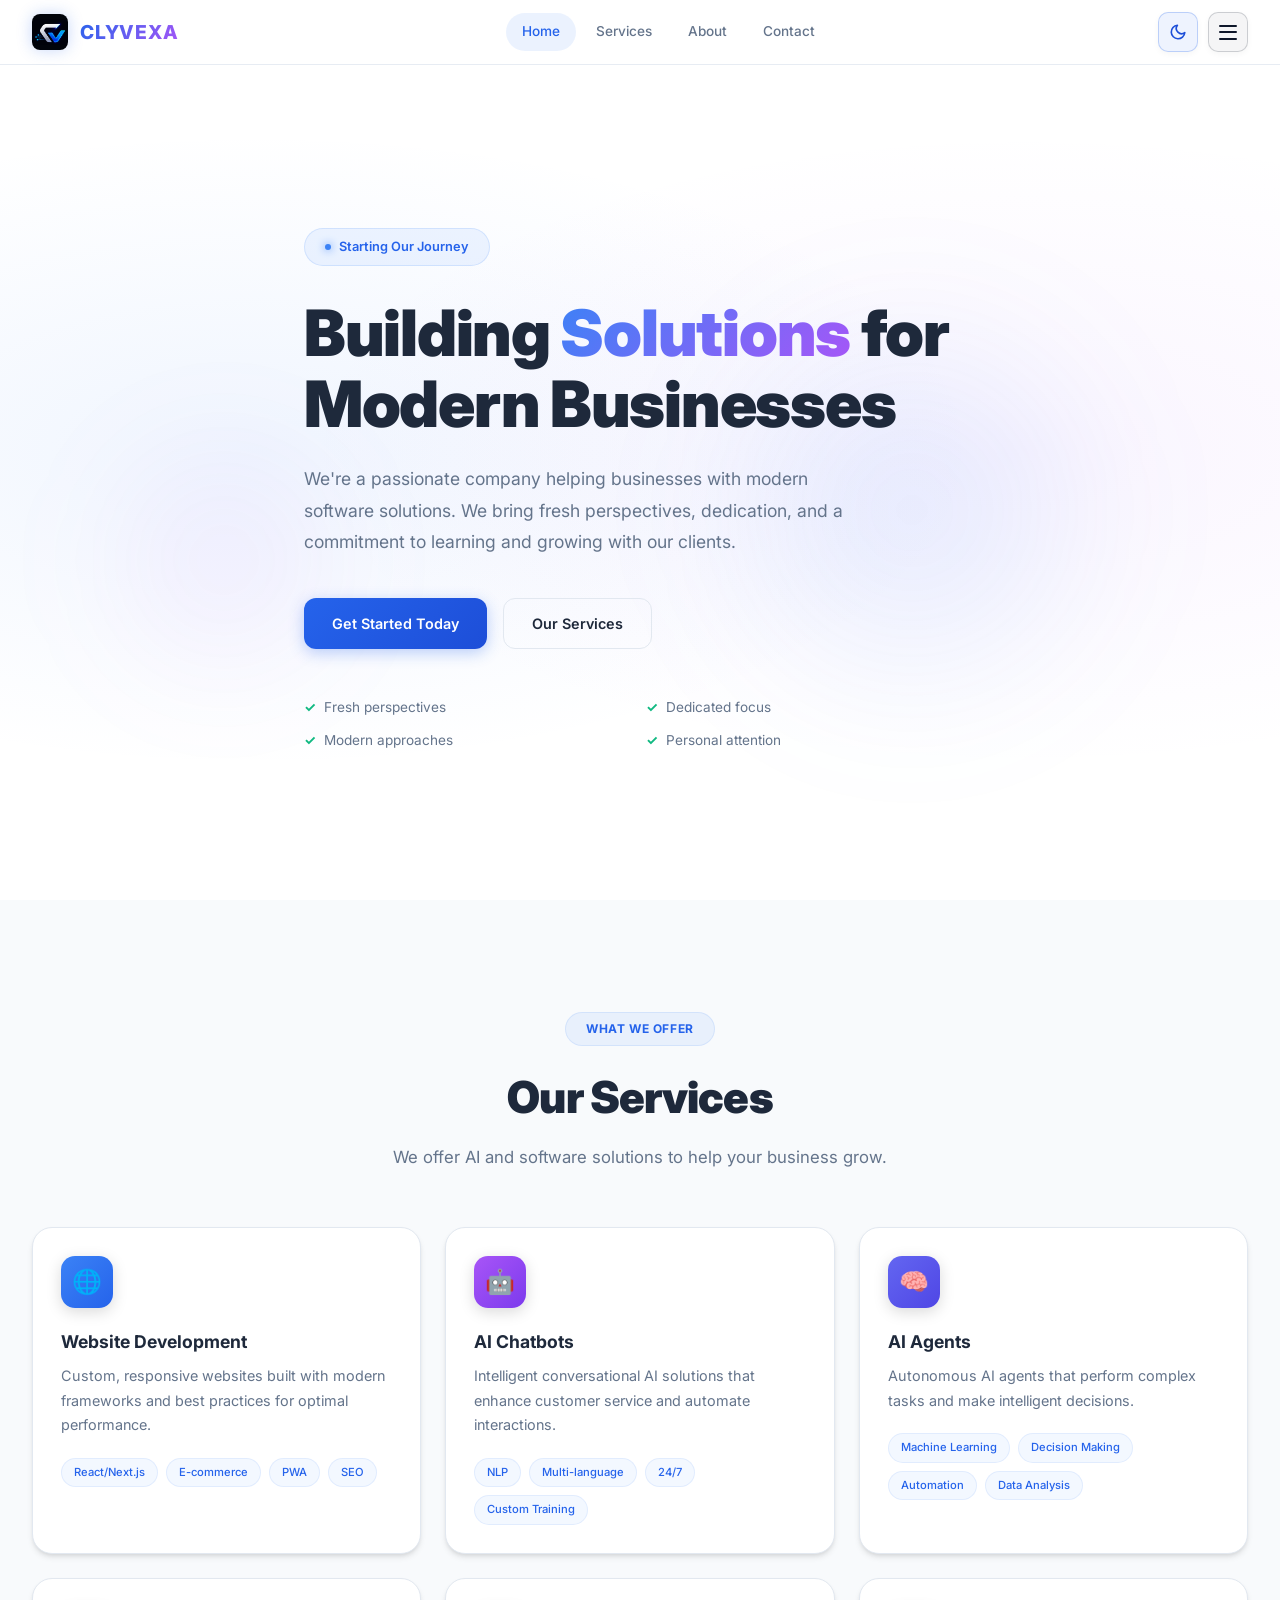
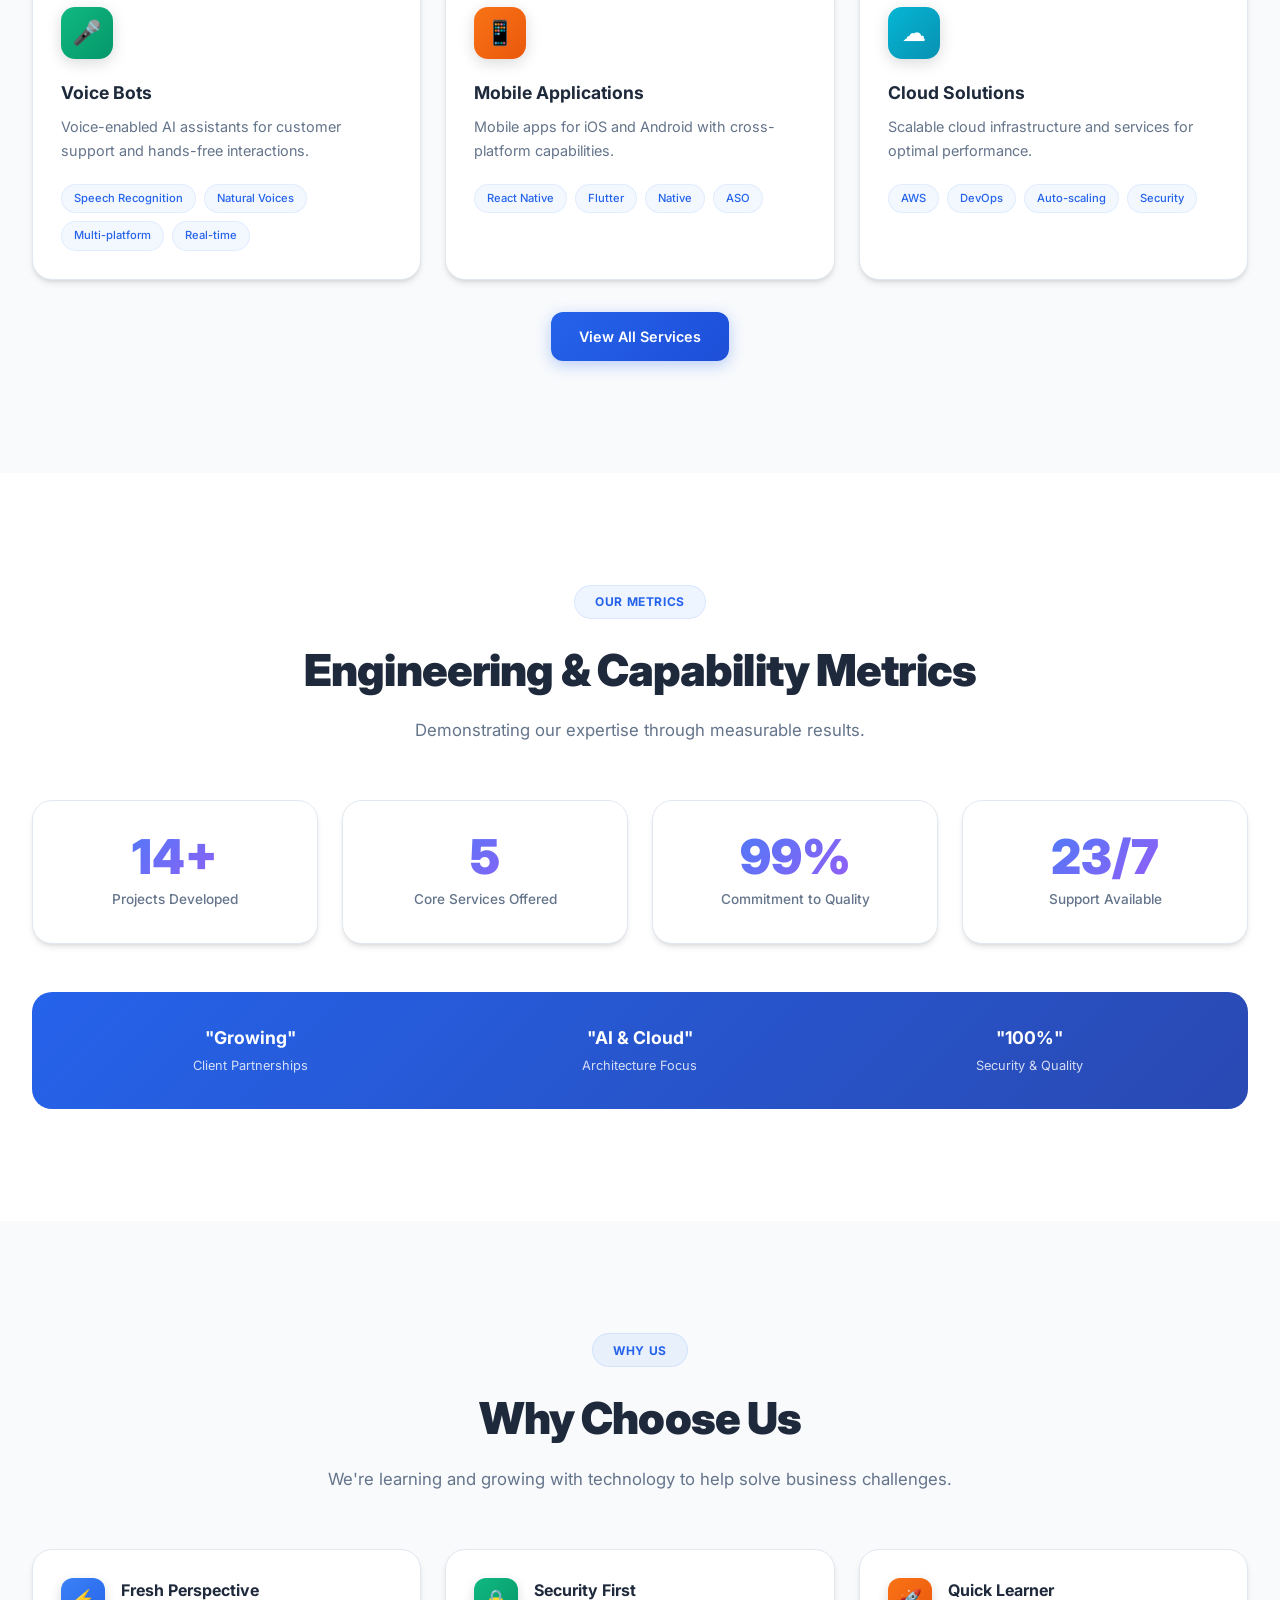
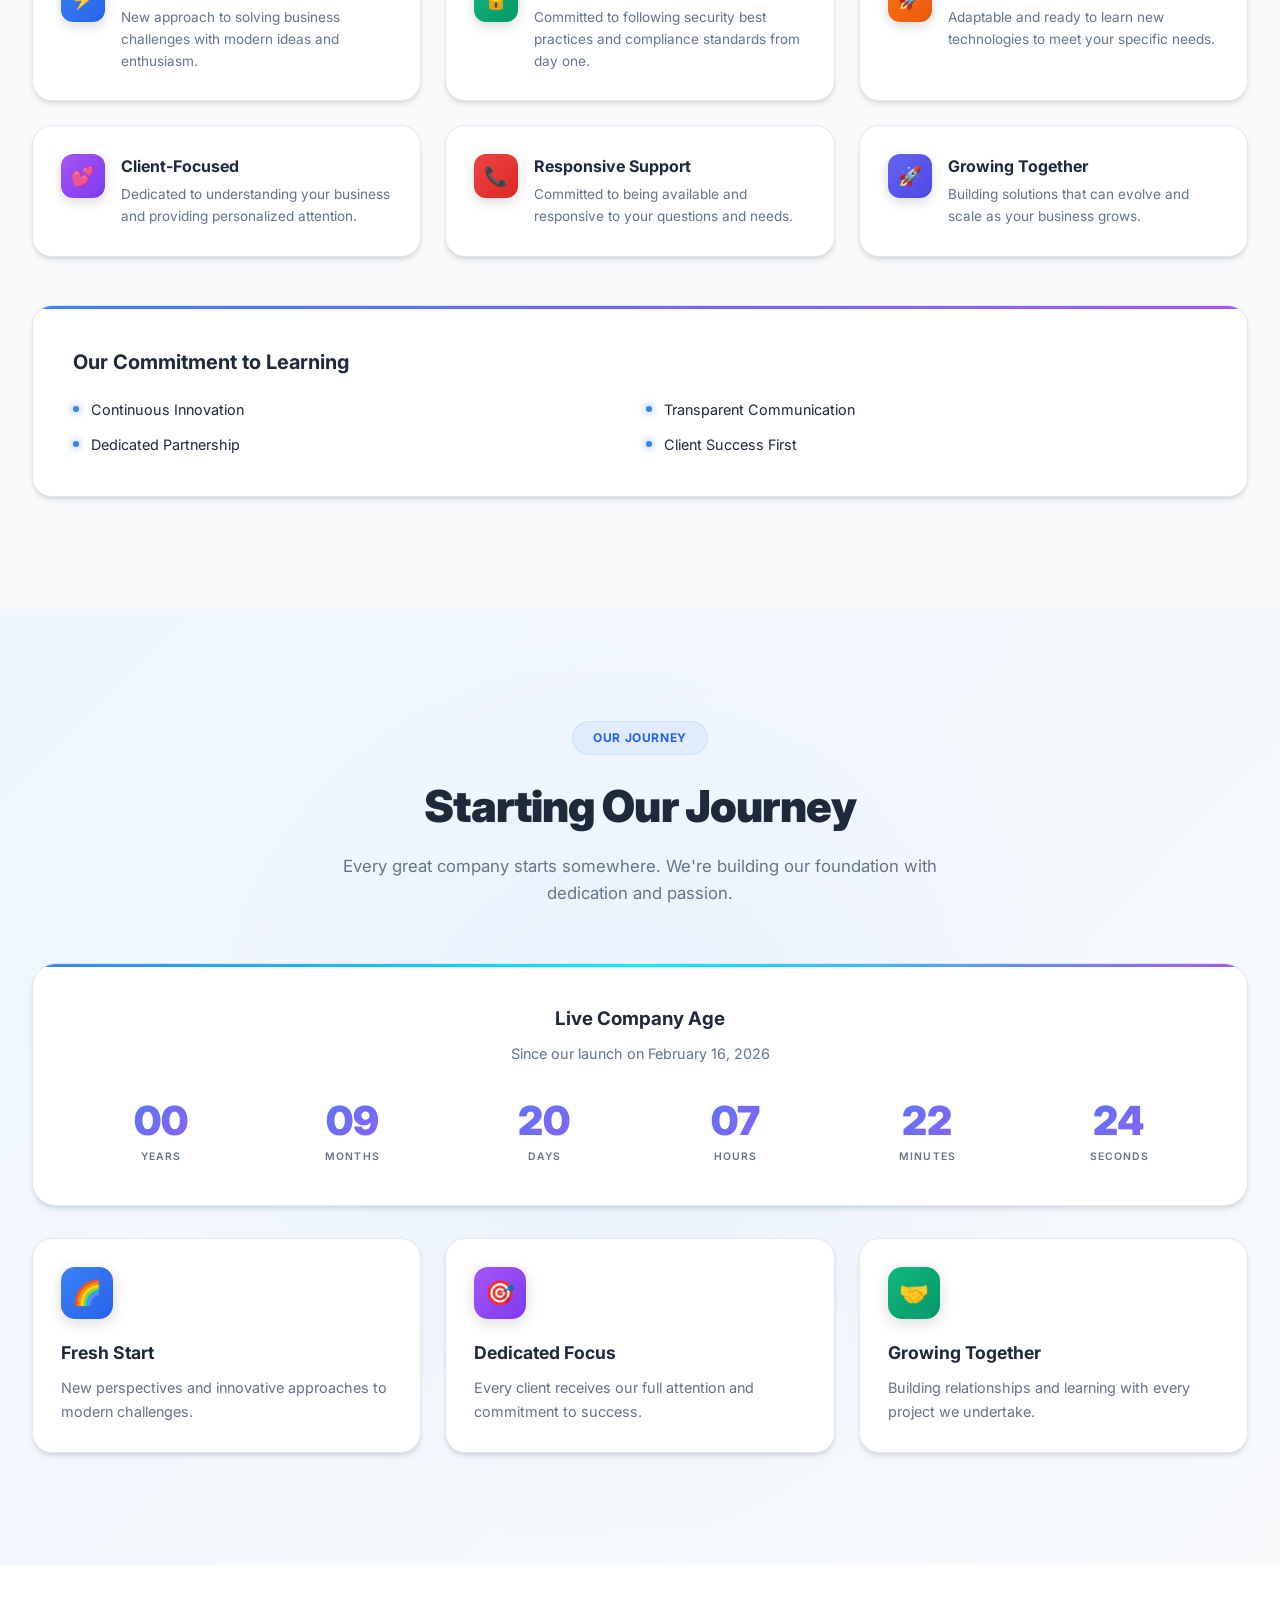
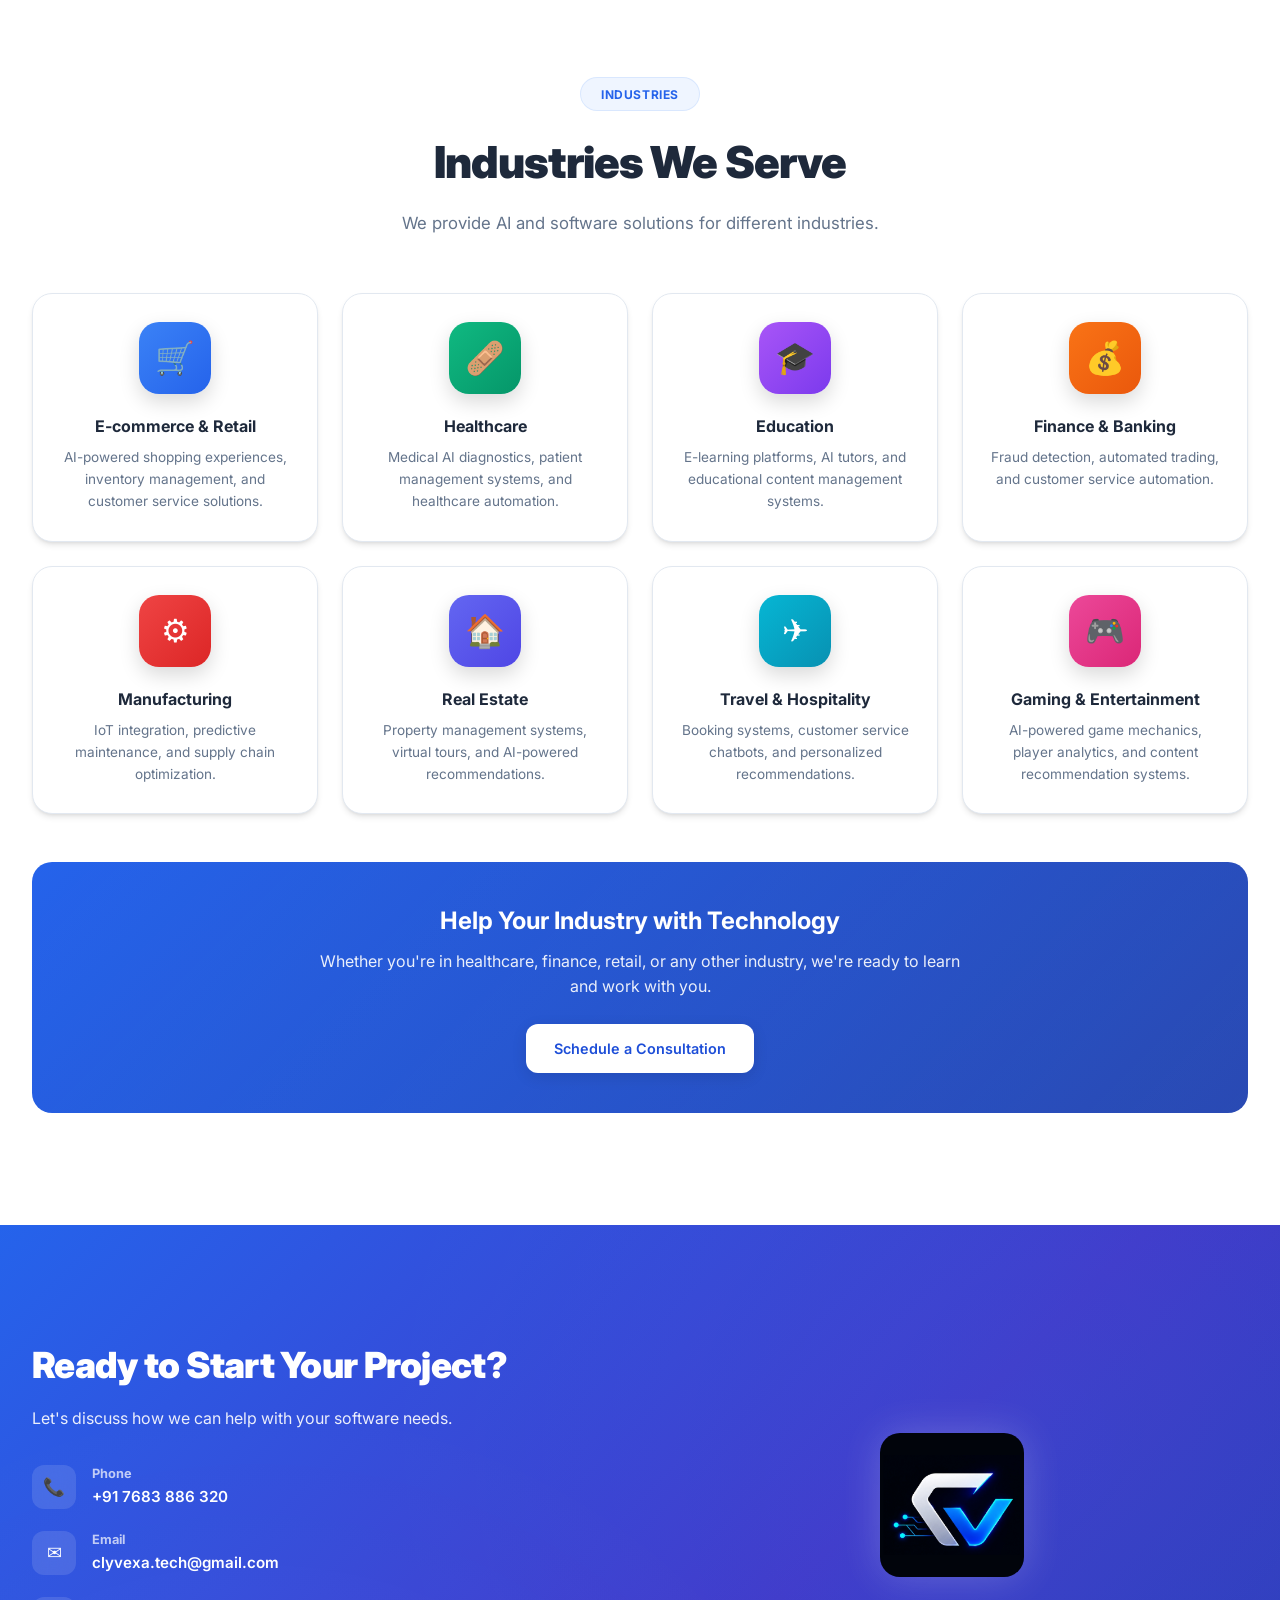
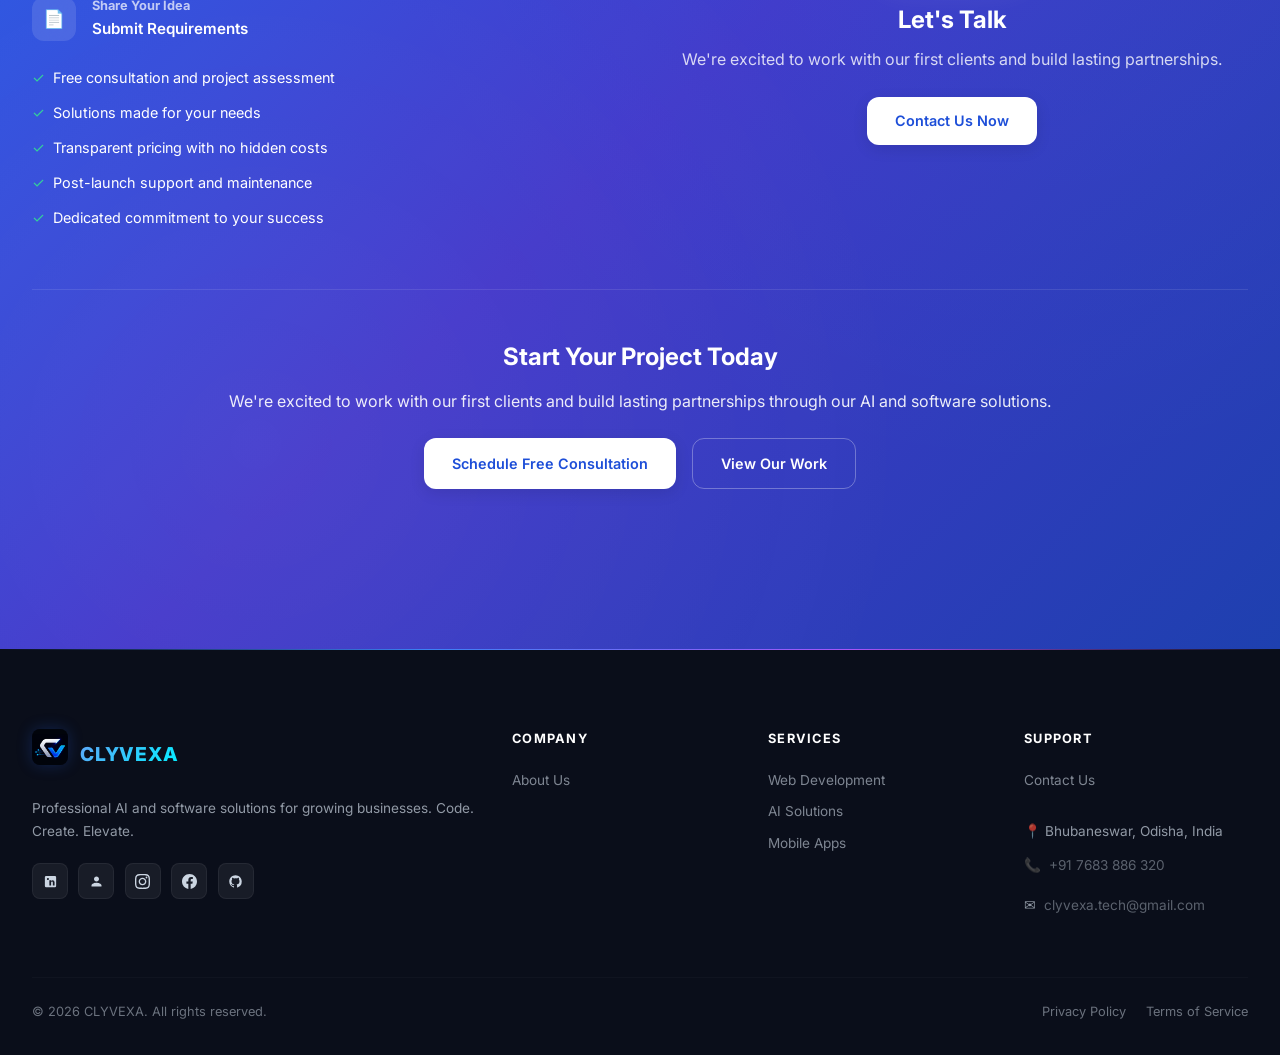
==== commit b1ca282a: "seo: link company and founder LinkedIn, Instagram, Facebook profiles across Schema and UI" ====
--- a/index.html
+++ b/index.html
@@ -5,12 +5,13 @@
   <meta name="viewport" content="width=device-width, initial-scale=1.0">
   <title>CLYVEXA - Professional AI &amp; Software Solutions | Er. Debadattaa Jena</title>
   <meta name="description" content="CLYVEXA delivers cutting-edge AI and software solutions: Custom Web Development, AI Chatbots, Autonomous AI Agents, Voice Bots, Mobile Apps, and Cloud Infrastructure. Founded by Er. Debadattaa Jena in Bhubaneswar, Odisha.">
-  <meta name="keywords" content="CLYVEXA, Er. Debadattaa Jena, Er.Debadatta Jena, Debadatta Jena, AI Solutions, Software Development, Web Development, AI Chatbots, Mobile Apps, Cloud Services, AI Agents, Voice Bots, Bhubaneswar, Odisha, India">
+  <meta name="keywords" content="CLYVEXA, clyvexa.tech, CLYVEXA Tech, Clyvexa Solutions, Er. Debadattaa Jena, Er.Debadatta Jena, Debadatta Jena, clyvexa linkedin, clyvexa instagram, clyvexa facebook, AI Solutions Bhubaneswar, Software Development Odisha, AI Chatbots, Mobile Apps, Cloud Services, AI Agents, Voice Bots, Bhubaneswar, Odisha, India">
   <link rel="canonical" href="https://clyvexa-ten.vercel.app/">
-  <meta property="og:title" content="CLYVEXA - Professional AI &amp; Software Solutions">
+  <meta property="og:title" content="CLYVEXA - Professional AI &amp; Software Solutions | Er. Debadattaa Jena">
   <meta property="og:description" content="Professional AI and software solutions for growing businesses. Founded by Er. Debadattaa Jena.">
   <meta property="og:image" content="https://clyvexa-ten.vercel.app/images/logo-mark.png">
   <meta property="og:url" content="https://clyvexa-ten.vercel.app/">
+  <meta property="og:site_name" content="CLYVEXA">
   <meta property="og:type" content="website">
   <meta name="twitter:card" content="summary_large_image">
   <meta name="twitter:title" content="CLYVEXA - AI &amp; Software Solutions">
@@ -42,7 +43,7 @@
         "@id": "https://clyvexa-ten.vercel.app/#organization",
         "name": "CLYVEXA",
         "legalName": "CLYVEXA",
-        "alternateName": ["CLYVEXA Tech", "Clyvexa Solutions"],
+        "alternateName": ["CLYVEXA Tech", "clyvexa.tech", "Clyvexa Solutions", "CLYVEXA AI"],
         "url": "https://clyvexa-ten.vercel.app/",
         "logo": "https://clyvexa-ten.vercel.app/images/logo-mark.png",
         "image": "https://clyvexa-ten.vercel.app/images/logo-mark.png",
@@ -65,8 +66,10 @@
           "availableLanguage": ["English", "Hindi", "Odia"]
         },
         "sameAs": [
-          "https://www.linkedin.com/in/er-debadattaa-jena-a13a72300",
-          "https://github.com/Debadatta-jena"
+          "https://www.linkedin.com/company/clyvexa/",
+          "https://www.instagram.com/clyvexa.tech/",
+          "https://www.facebook.com/clyvexa.tech/",
+          "https://github.com/clyvexatech-prog"
         ]
       },
       {
@@ -568,8 +571,21 @@
         </a>
         <p>Professional AI and software solutions for growing businesses. Code. Create. Elevate.</p>
         <div class="footer-social">
-          <a href="https://www.linkedin.com/in/er-debadattaa-jena-a13a72300" target="_blank" rel="noopener" title="LinkedIn">&#128279; LinkedIn</a>
-          <a href="https://github.com/Debadatta-jena" target="_blank" rel="noopener" title="GitHub">&#128187; GitHub</a>
+          <a href="https://www.linkedin.com/company/clyvexa/" target="_blank" rel="noopener" title="CLYVEXA LinkedIn Page" aria-label="CLYVEXA LinkedIn Page">
+            <svg width="15" height="15" fill="currentColor" viewBox="0 0 24 24"><path d="M19 3a2 2 0 0 1 2 2v14a2 2 0 0 1-2 2H5a2 2 0 0 1-2-2V5a2 2 0 0 1 2-2h14m-.5 15.5v-5.3a3.26 3.26 0 0 0-3.26-3.26c-.85 0-1.84.52-2.28 1.3v-1.11h-2.79v8.37h2.79v-4.93c0-.77.62-1.4 1.39-1.4a1.4 1.4 0 0 1 1.4 1.4v4.93h2.75M6.46 10.9h2.79v8.37H6.46v-8.37M7.86 6.3a1.63 1.63 0 0 0-1.62 1.62c0 .9.72 1.63 1.62 1.63.9 0 1.63-.73 1.63-1.63 0-.9-.73-1.62-1.63-1.62Z"/></svg>
+          </a>
+          <a href="https://www.linkedin.com/in/er-debadattaa-jena-a13a72300" target="_blank" rel="noopener" title="Founder LinkedIn - Er. Debadattaa Jena" aria-label="Founder LinkedIn Profile">
+            <svg width="15" height="15" fill="currentColor" viewBox="0 0 24 24"><path d="M12 12c2.21 0 4-1.79 4-4s-1.79-4-4-4-4 1.79-4 4 1.79 4 4 4zm0 2c-2.67 0-8 1.34-8 4v2h16v-2c0-2.66-5.33-4-8-4z"/></svg>
+          </a>
+          <a href="https://www.instagram.com/clyvexa.tech/" target="_blank" rel="noopener" title="Instagram @clyvexa.tech" aria-label="Instagram">
+            <svg width="15" height="15" fill="currentColor" viewBox="0 0 24 24"><path d="M12 2.163c3.204 0 3.584.012 4.85.07 3.252.148 4.771 1.691 4.919 4.919.058 1.265.069 1.645.069 4.849 0 3.205-.012 3.584-.069 4.849-.149 3.225-1.664 4.771-4.919 4.919-1.266.058-1.644.07-4.85.07-3.204 0-3.584-.012-4.849-.07-3.26-.149-4.771-1.699-4.919-4.92-.058-1.265-.07-1.644-.07-4.849 0-3.204.013-3.583.07-4.849.149-3.227 1.664-4.771 4.919-4.919 1.266-.057 1.645-.069 4.849-.069zm0-2.163c-3.259 0-3.667.014-4.947.072-4.358.2-6.78 2.618-6.98 6.98-.059 1.281-.073 1.689-.073 4.948 0 3.259.014 3.668.072 4.948.2 4.358 2.618 6.78 6.98 6.98 1.281.058 1.689.072 4.948.072 3.259 0 3.668-.014 4.948-.072 4.354-.2 6.782-2.618 6.979-6.98.059-1.28.073-1.689.073-4.948 0-3.259-.014-3.667-.072-4.947-.196-4.354-2.617-6.78-6.979-6.98-1.281-.059-1.69-.073-4.949-.073zm0 5.838c-3.403 0-6.162 2.759-6.162 6.162s2.759 6.163 6.162 6.163 6.162-2.759 6.162-6.163c0-3.403-2.759-6.162-6.162-6.162zm0 10.162c-2.209 0-4-1.79-4-4 0-2.209 1.791-4 4-4s4 1.791 4 4c0 2.21-1.791 4-4 4zm6.406-11.845c-.796 0-1.441.645-1.441 1.44s.645 1.44 1.441 1.44c.795 0 1.439-.645 1.439-1.44s-.644-1.44-1.439-1.44z"/></svg>
+          </a>
+          <a href="https://www.facebook.com/clyvexa.tech/" target="_blank" rel="noopener" title="Facebook @clyvexa.tech" aria-label="Facebook">
+            <svg width="15" height="15" fill="currentColor" viewBox="0 0 24 24"><path d="M24 12.073c0-6.627-5.373-12-12-12s-12 5.373-12 12c0 5.99 4.388 10.954 10.125 11.854v-8.385H7.078v-3.47h3.047V9.43c0-3.007 1.792-4.669 4.533-4.669 1.312 0 2.686.235 2.686.235v2.953H15.83c-1.491 0-1.956.925-1.956 1.874v2.25h3.328l-.532 3.47h-2.796v8.385C19.612 23.027 24 18.062 24 12.073z"/></svg>
+          </a>
+          <a href="https://github.com/Debadatta-jena" target="_blank" rel="noopener" title="GitHub - Debadatta Jena" aria-label="GitHub">
+            <svg width="15" height="15" fill="currentColor" viewBox="0 0 24 24"><path d="M12 2C6.477 2 2 6.484 2 12.017c0 4.425 2.865 8.18 6.839 9.504.5.092.682-.217.682-.483 0-.237-.008-.868-.013-1.703-2.782.605-3.369-1.343-3.369-1.343-.454-1.158-1.11-1.466-1.11-1.466-.908-.62.069-.608.069-.608 1.003.07 1.53 1.032 1.53 1.032.892 1.53 2.341 1.088 2.91.832.092-.647.35-1.088.636-1.338-2.22-.253-4.555-1.113-4.555-4.951 0-1.093.39-1.988 1.029-2.688-.103-.253-.446-1.272.098-2.65 0 0 .84-.27 2.75 1.026A9.564 9.564 0 0 1 12 6.844c.85.004 1.705.115 2.504.337 1.909-1.296 2.747-1.027 2.747-1.027.546 1.379.202 2.398.1 2.651.64.7 1.028 1.595 1.028 2.688 0 3.848-2.339 4.695-4.566 4.943.359.309.678.92.678 1.855 0 1.338-.012 2.419-.012 2.747 0 .268.18.58.688.482A10.019 10.019 0 0 0 22 12.017C22 6.484 17.522 2 12 2z"/></svg>
+          </a>
         </div>
       </div>
       <div class="footer-col">
--- a/css/style.css
+++ b/css/style.css
@@ -608,7 +608,7 @@
 .footer-logo span { font-size: 1.2rem; font-weight: 800; letter-spacing: 0.04em; background: linear-gradient(135deg, var(--primary-400), var(--neon-cyan)); -webkit-background-clip: text; -webkit-text-fill-color: transparent; background-clip: text; }
 .footer-brand img { height: 2.25rem; width: auto; margin-bottom: 1rem; }
 .footer-brand p { font-size: 0.85rem; line-height: 1.7; opacity: 0.7; margin-bottom: 1.25rem; }
-.footer-social { display: flex; gap: 1.5rem; }
+.footer-social { display: flex; gap: 0.65rem; flex-wrap: wrap; }
 .footer-social a {
   width: 2.25rem; height: 2.25rem; border-radius: 0.5rem;
   background: rgba(255,255,255,0.06); display: flex;
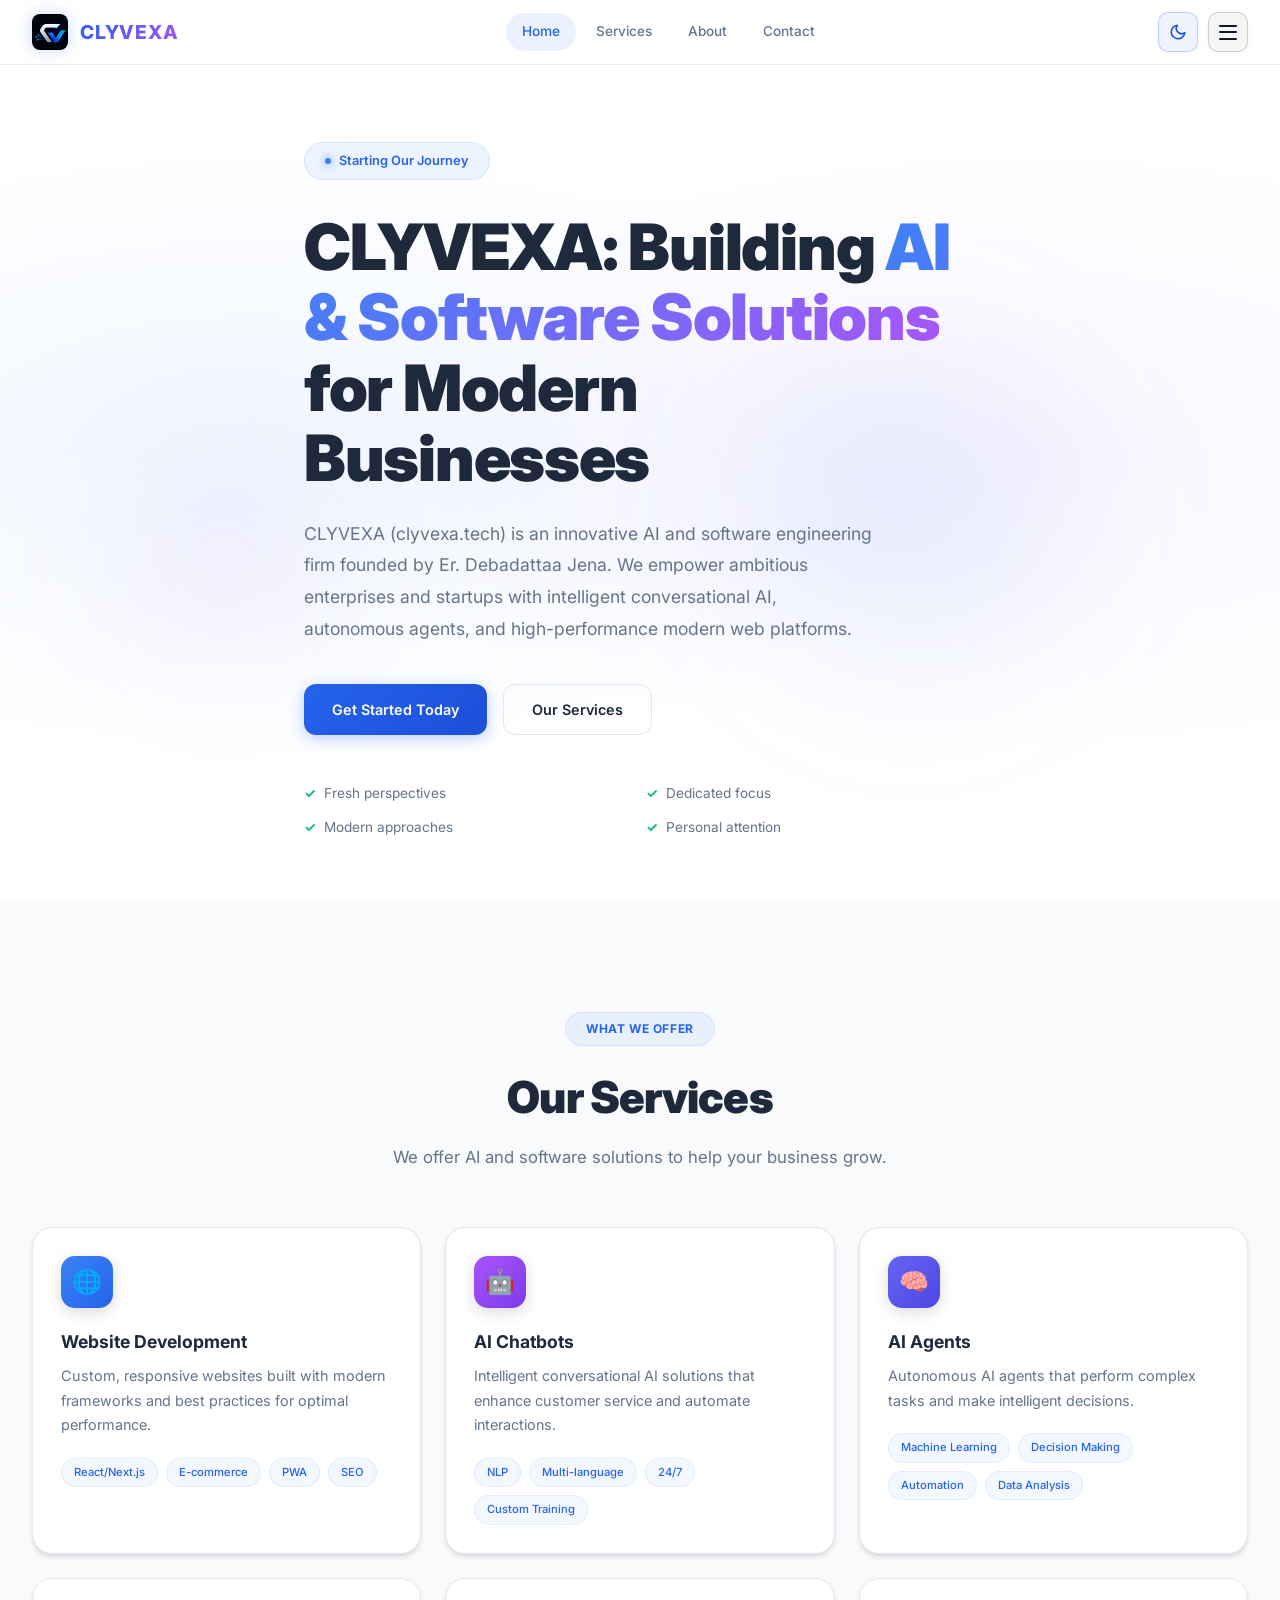
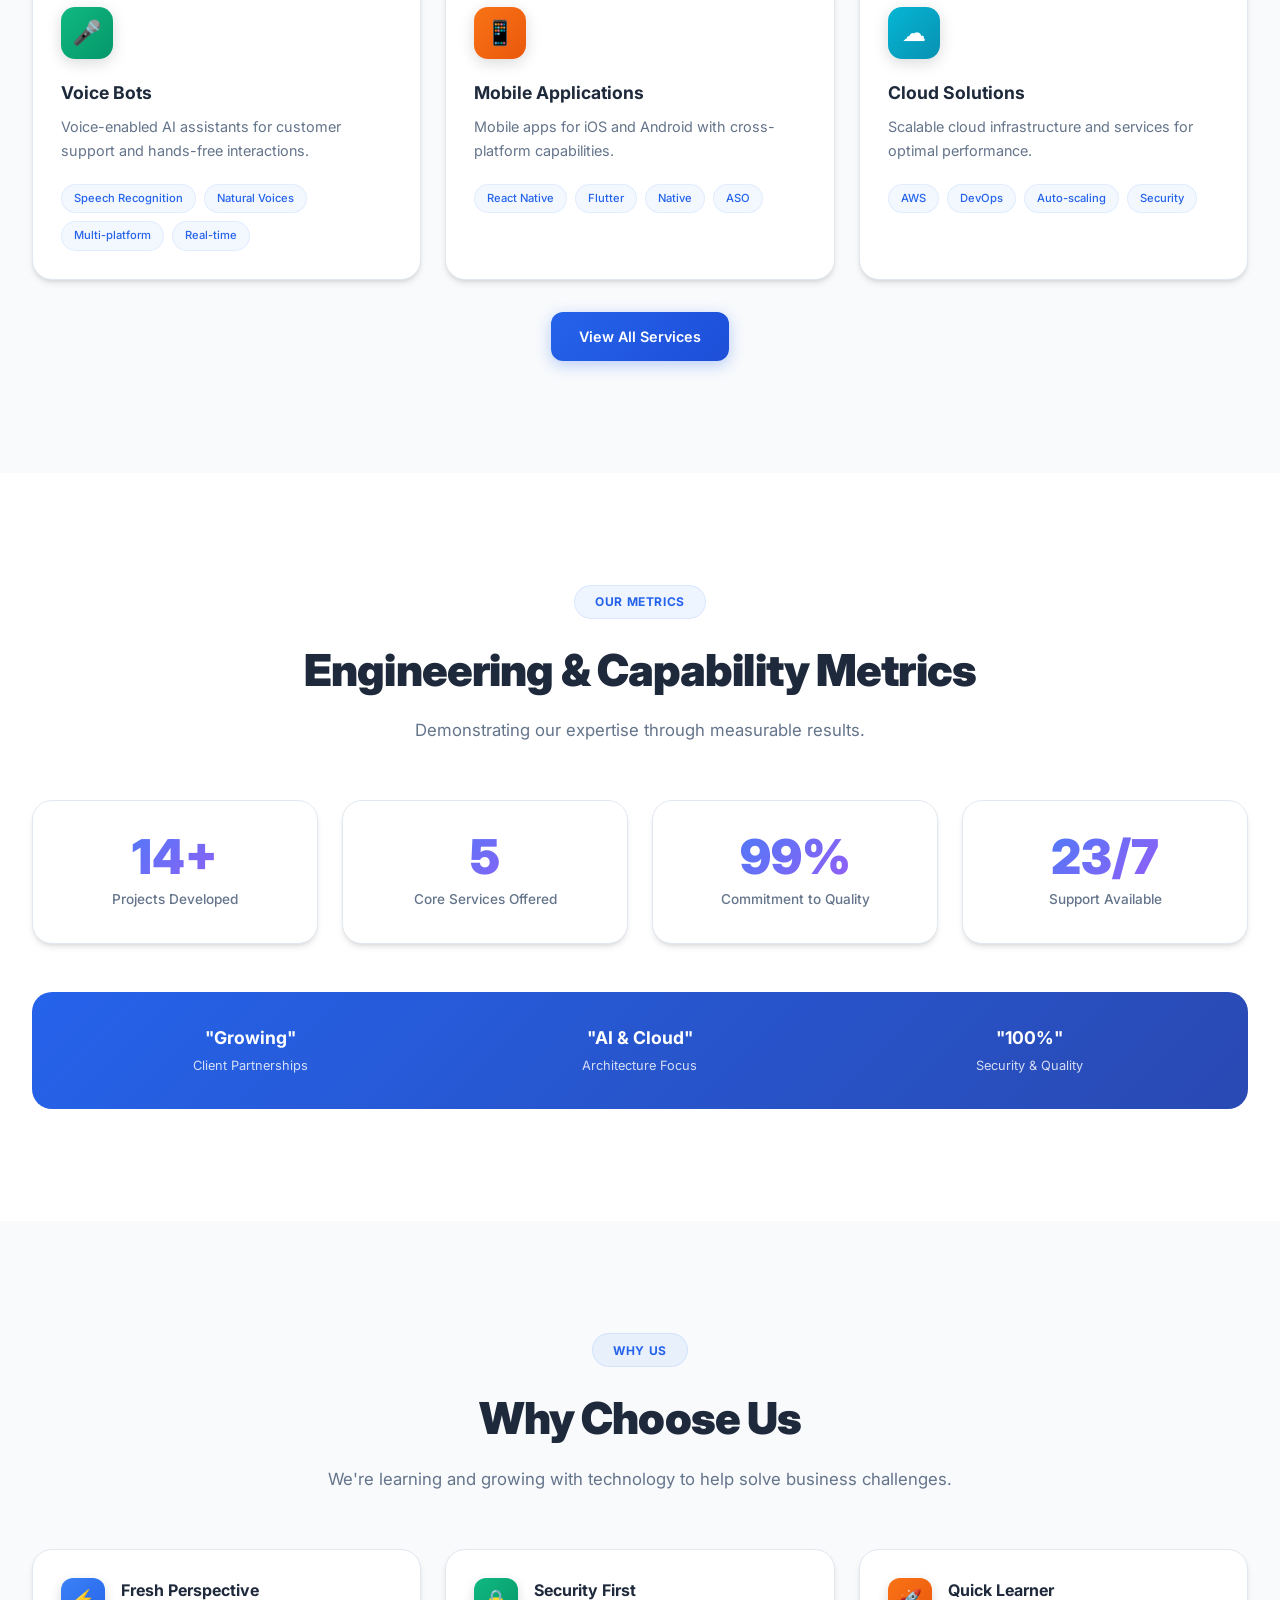
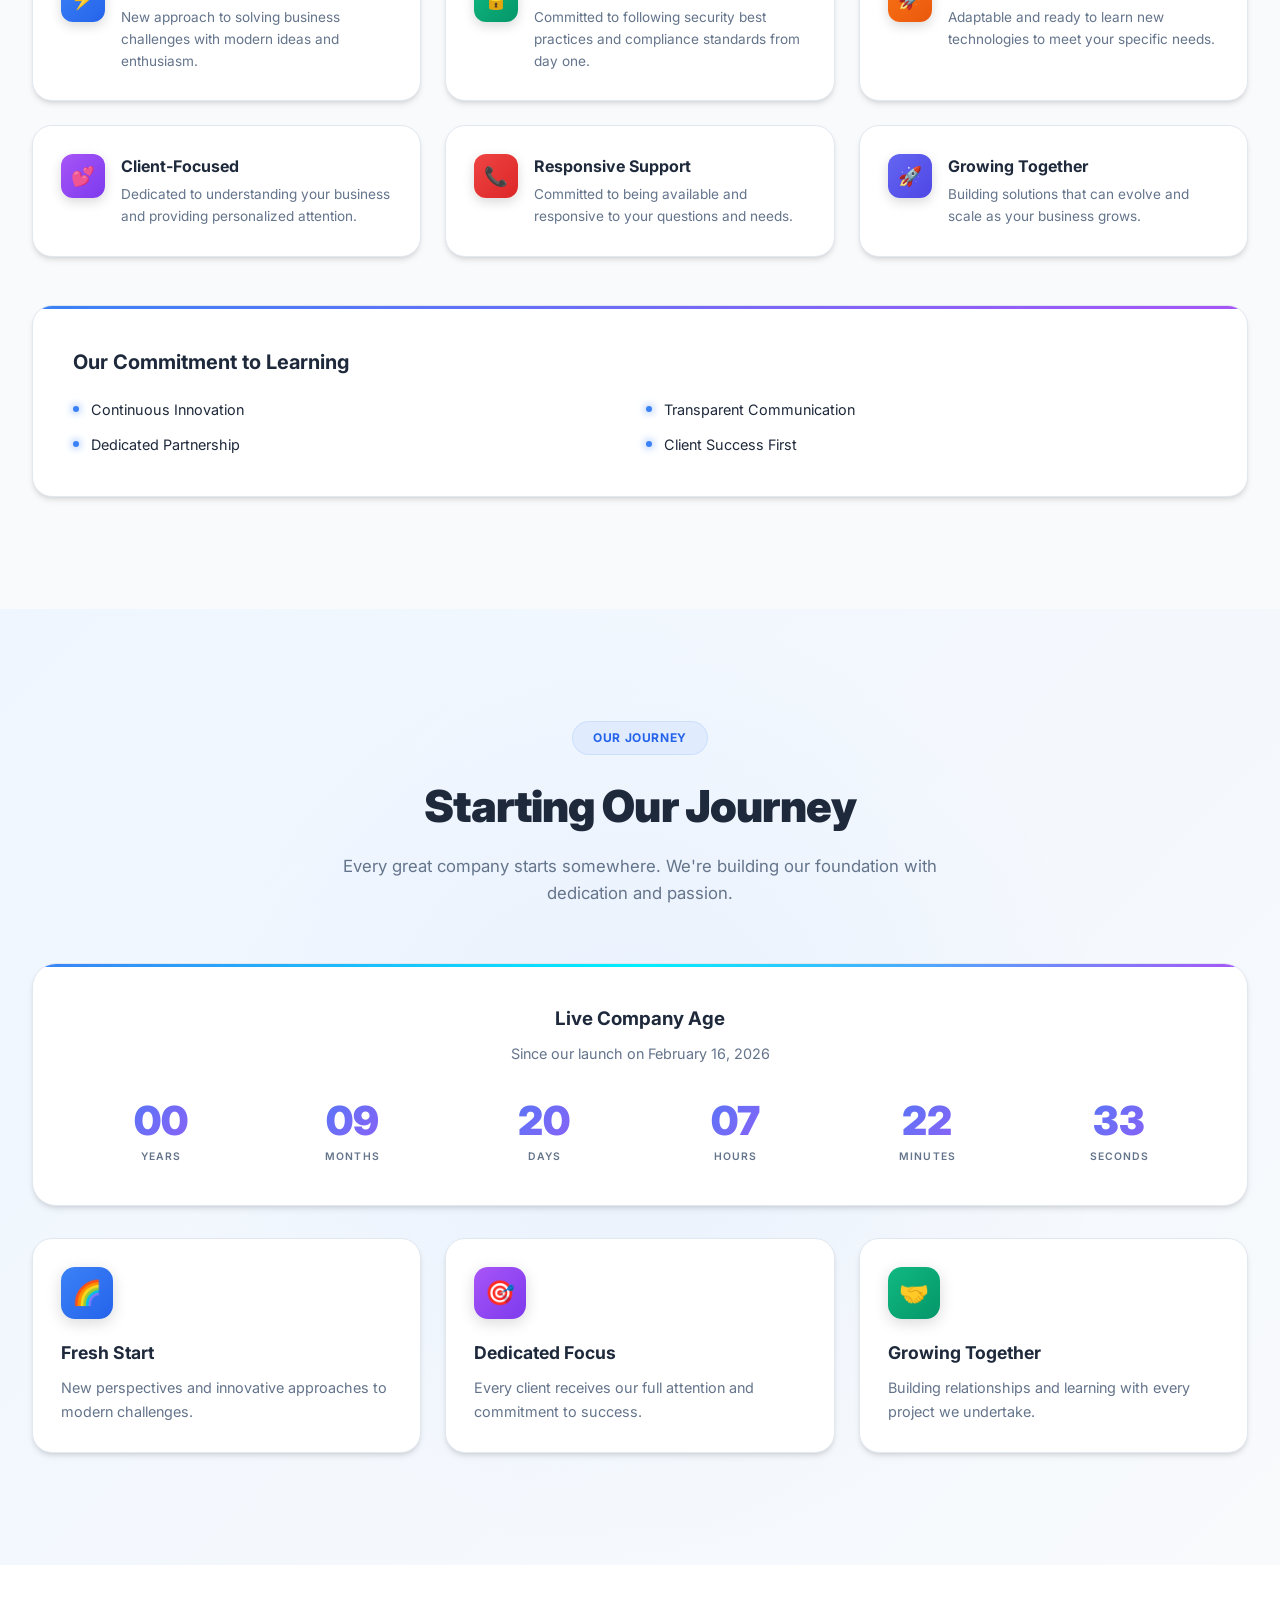
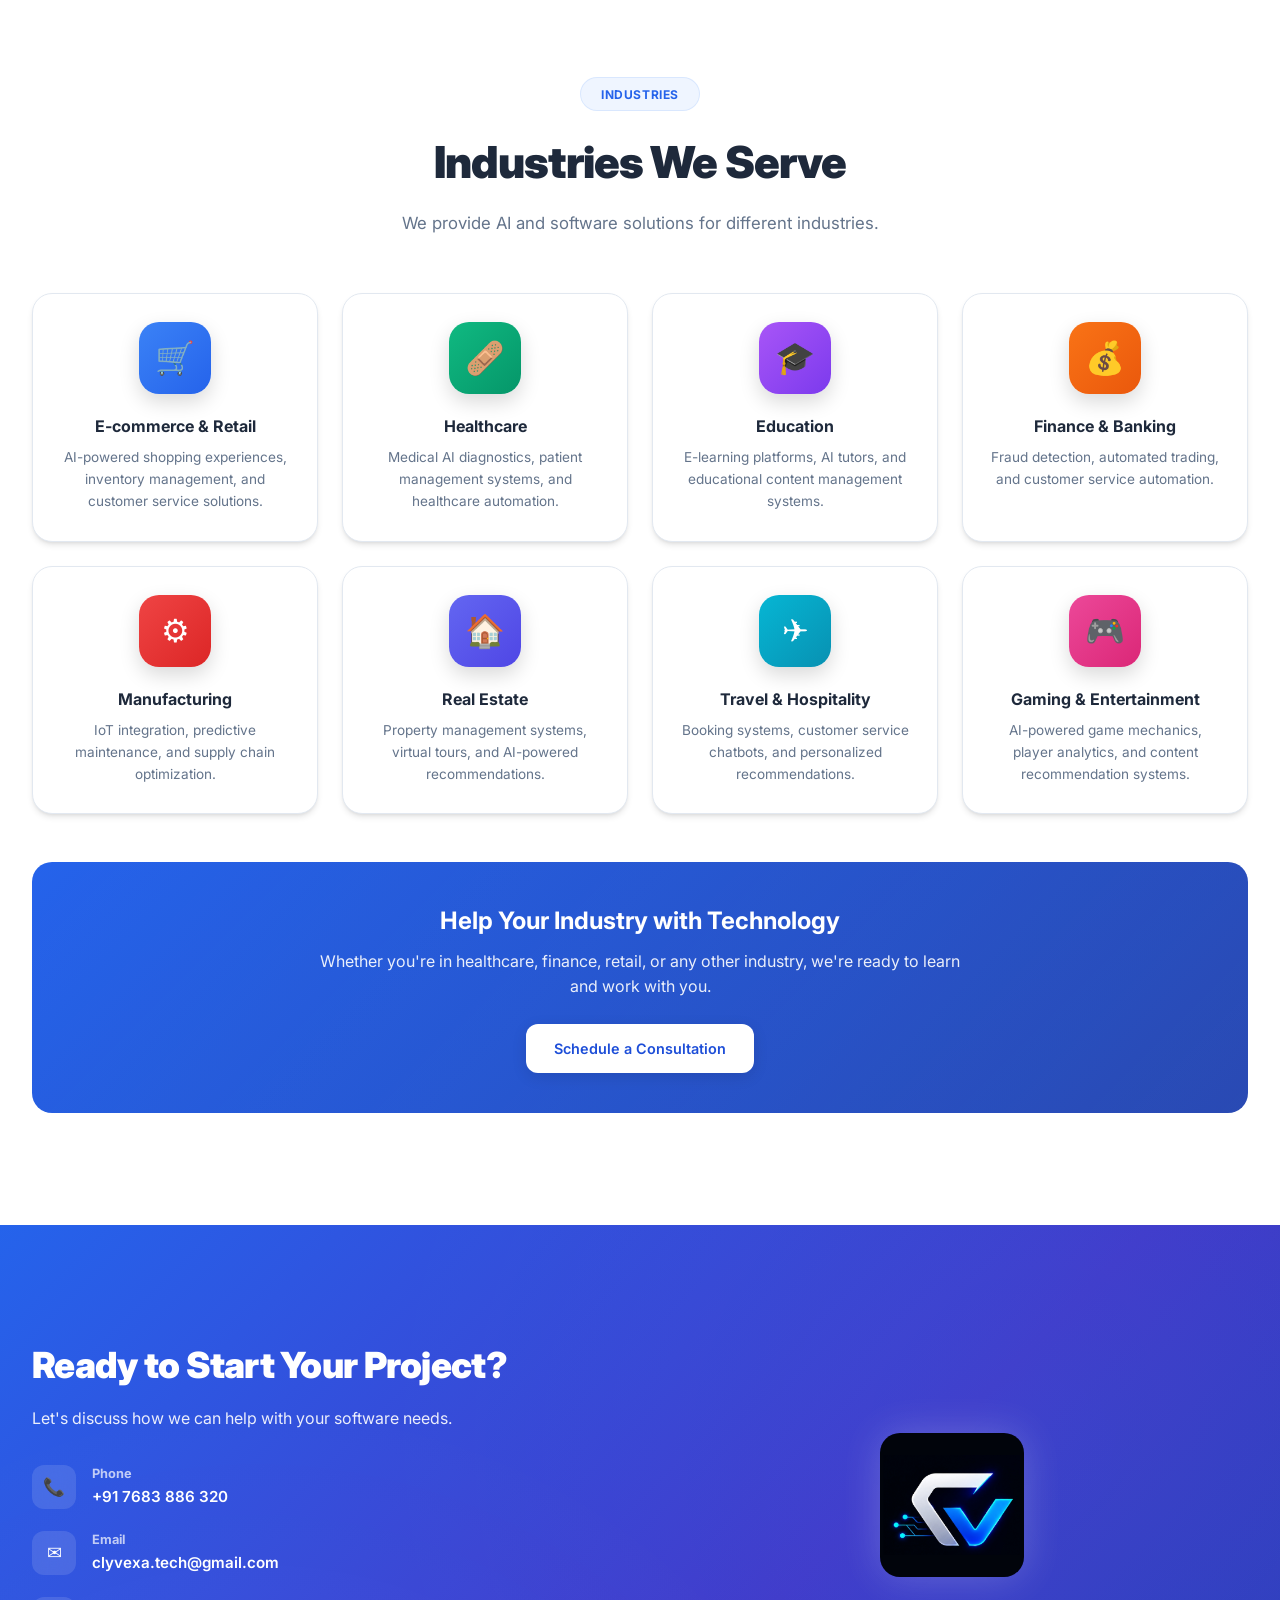
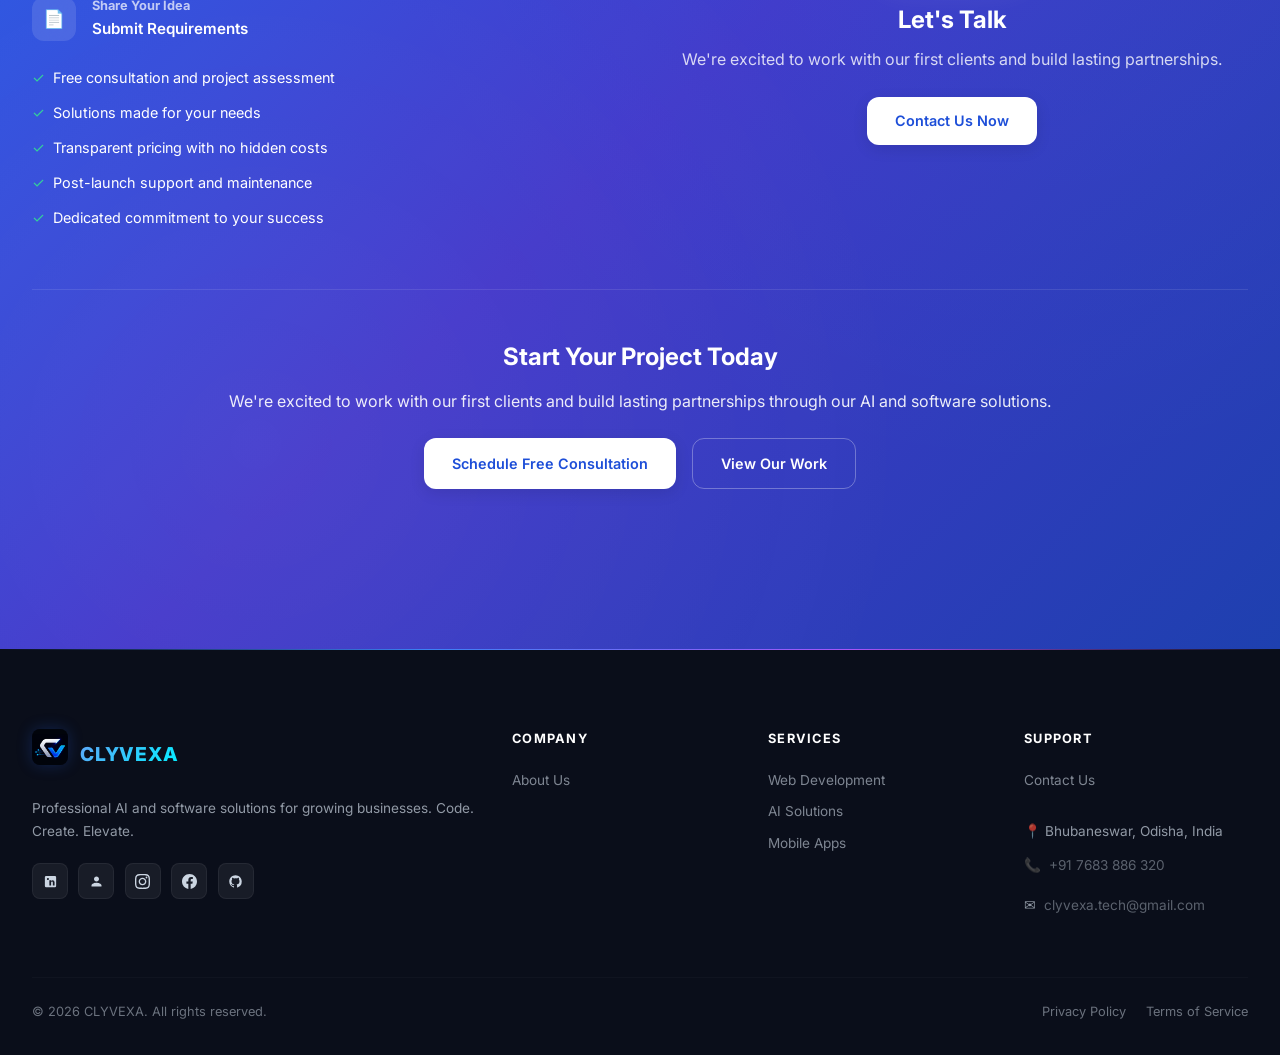
==== commit d6e5be0f: "seo: feature CLYVEXA explicitly in primary H1 heading and hero summary" ====
--- a/index.html
+++ b/index.html
@@ -196,8 +196,8 @@
         <span class="dot"></span>
         <span id="rotating-text" style="transition: opacity 0.35s, transform 0.35s;">Starting Our Journey</span>
       </div>
-      <h1>Building <span class="gradient">Solutions</span> for Modern Businesses</h1>
-      <p>We're a passionate company helping businesses with modern software solutions. We bring fresh perspectives, dedication, and a commitment to learning and growing with our clients.</p>
+      <h1>CLYVEXA: Building <span class="gradient">AI &amp; Software Solutions</span> for Modern Businesses</h1>
+      <p>CLYVEXA (clyvexa.tech) is an innovative AI and software engineering firm founded by Er. Debadattaa Jena. We empower ambitious enterprises and startups with intelligent conversational AI, autonomous agents, and high-performance modern web platforms.</p>
       <div class="hero-buttons">
         <a href="/contact" class="btn btn-primary">Get Started Today</a>
         <a href="/services" class="btn btn-outline">Our Services</a>
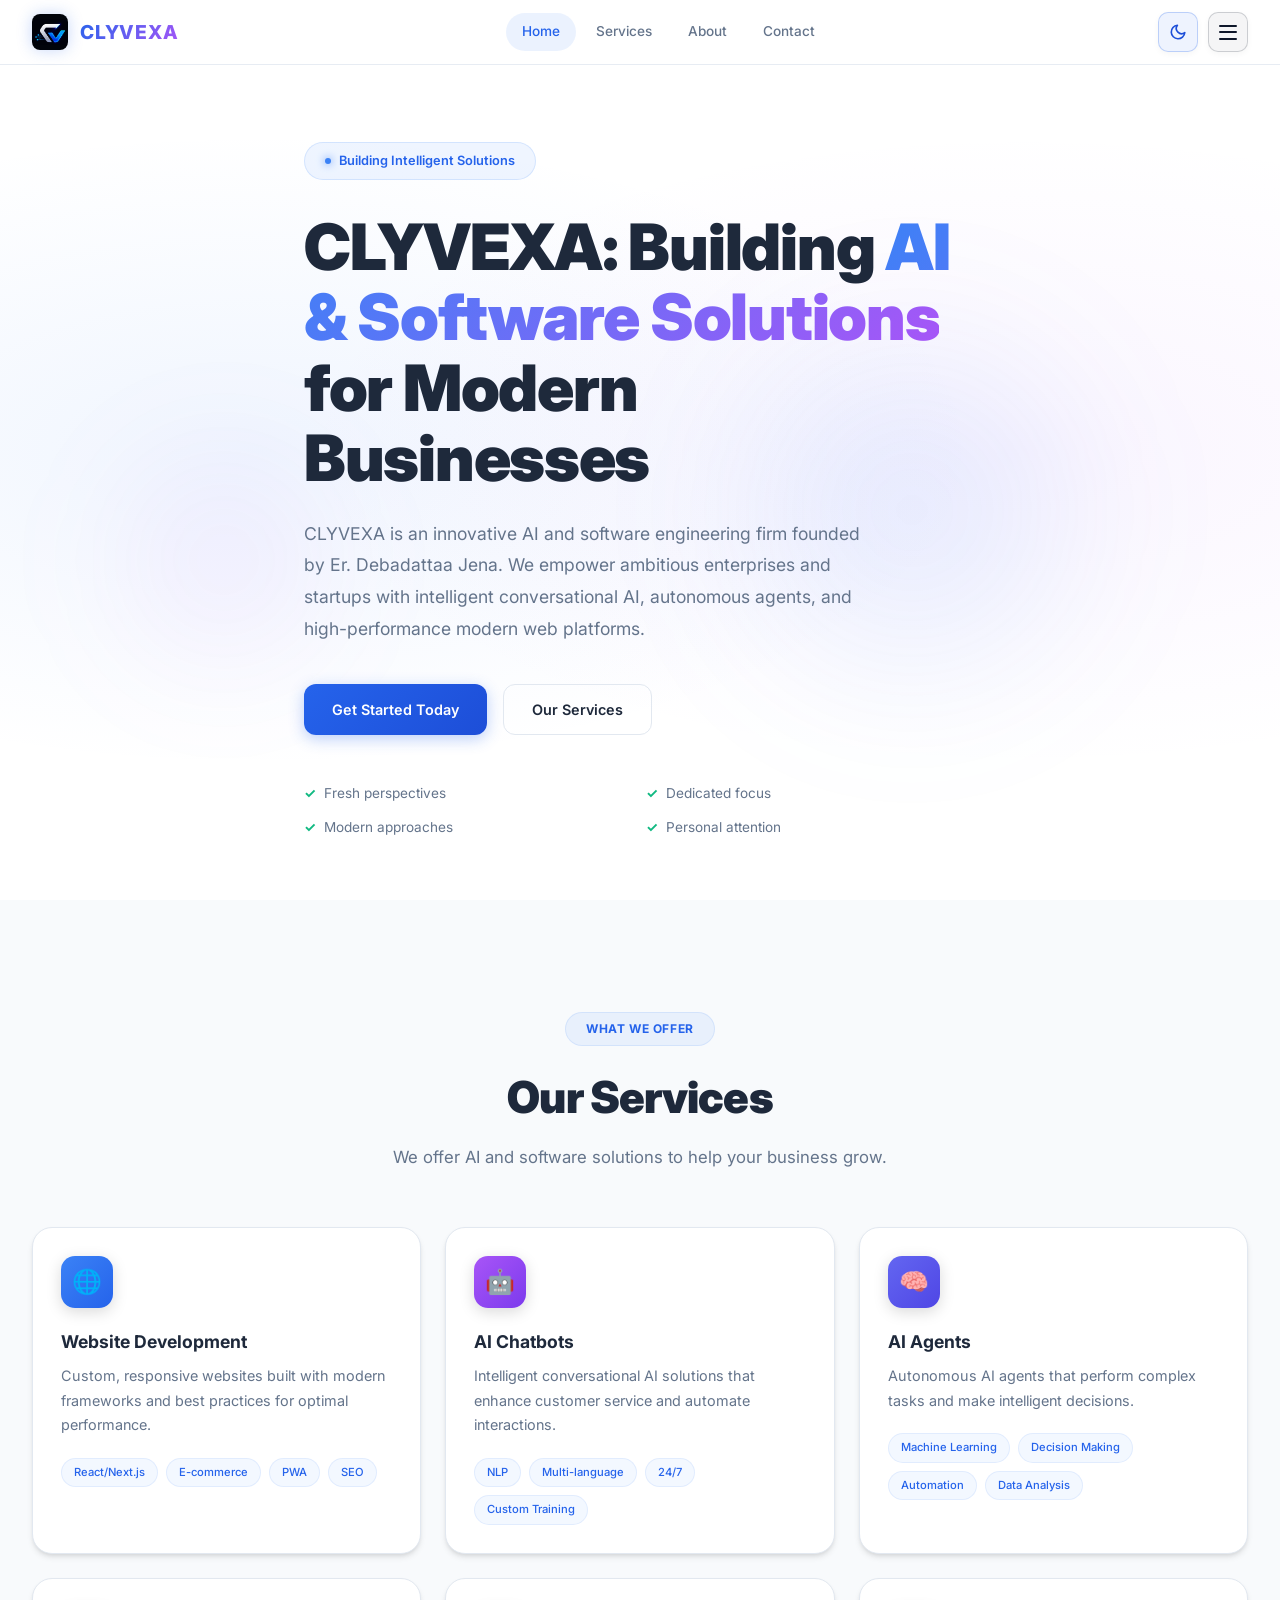
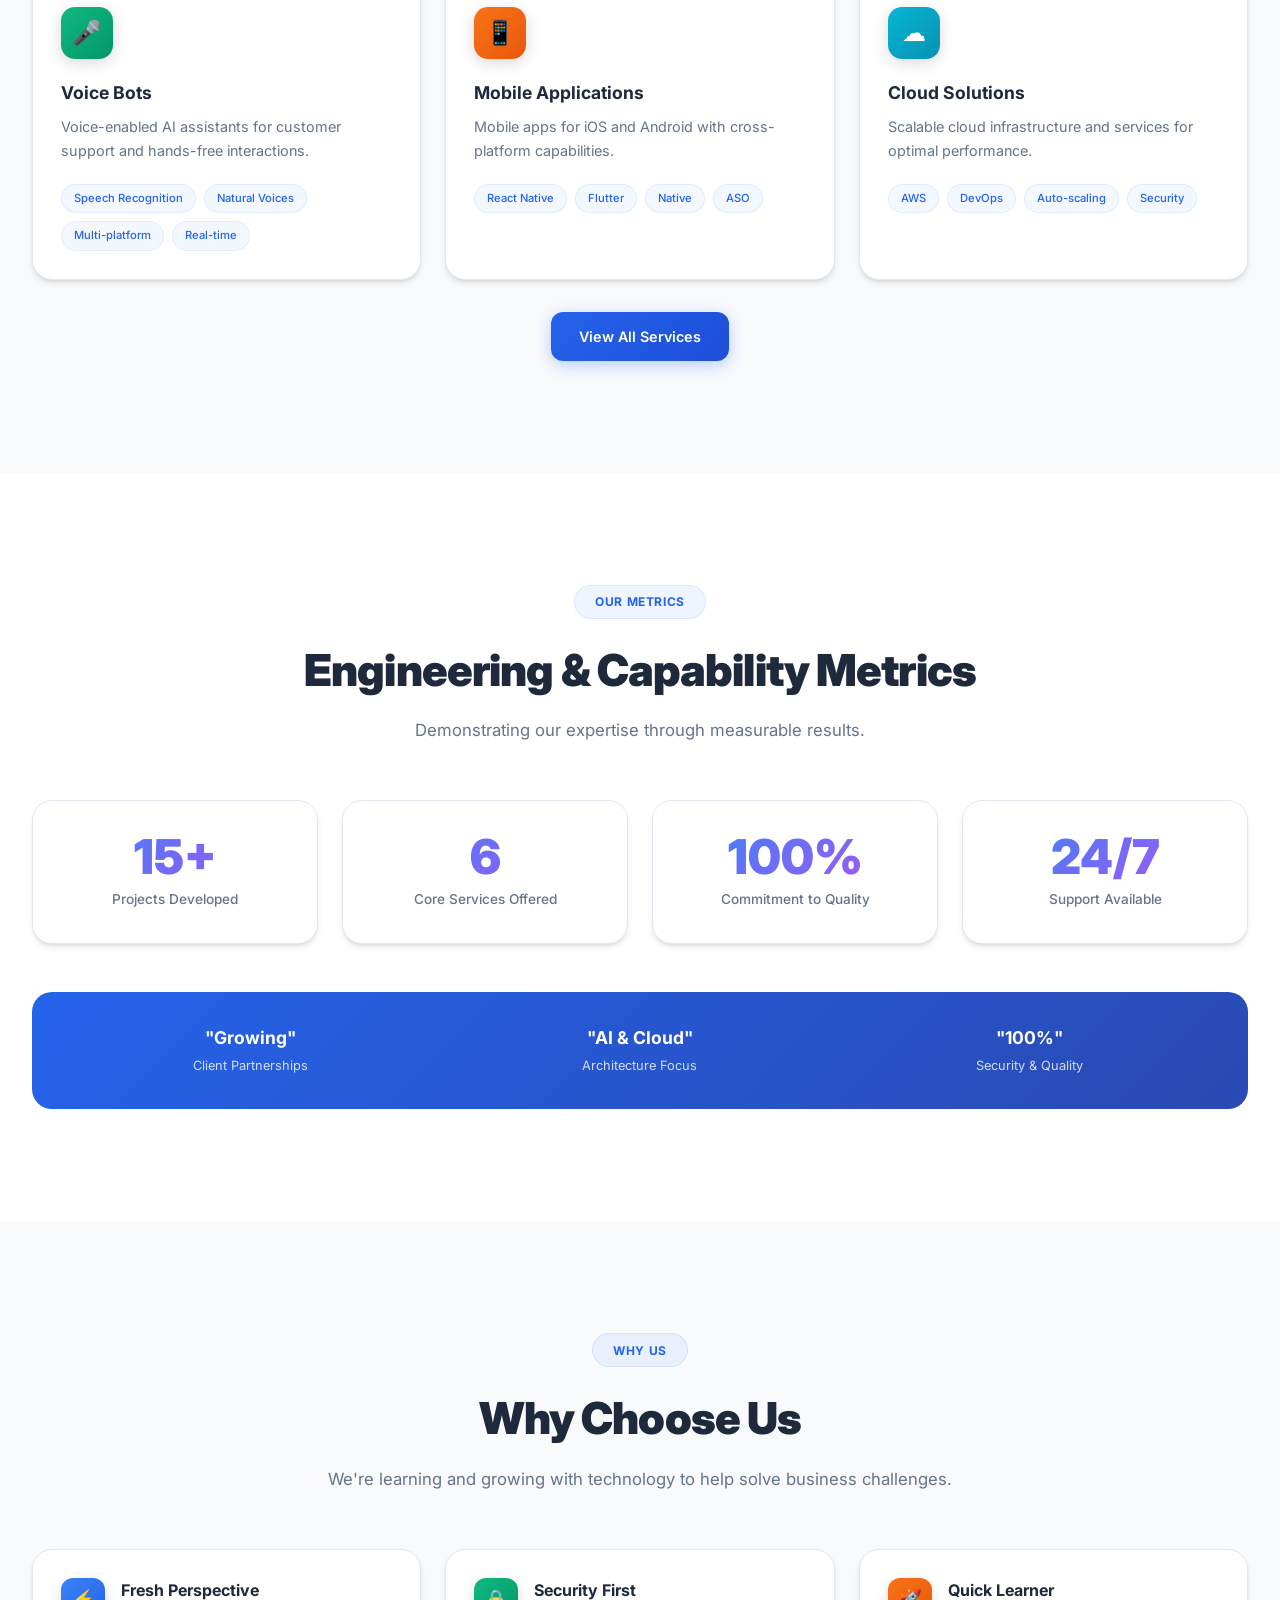
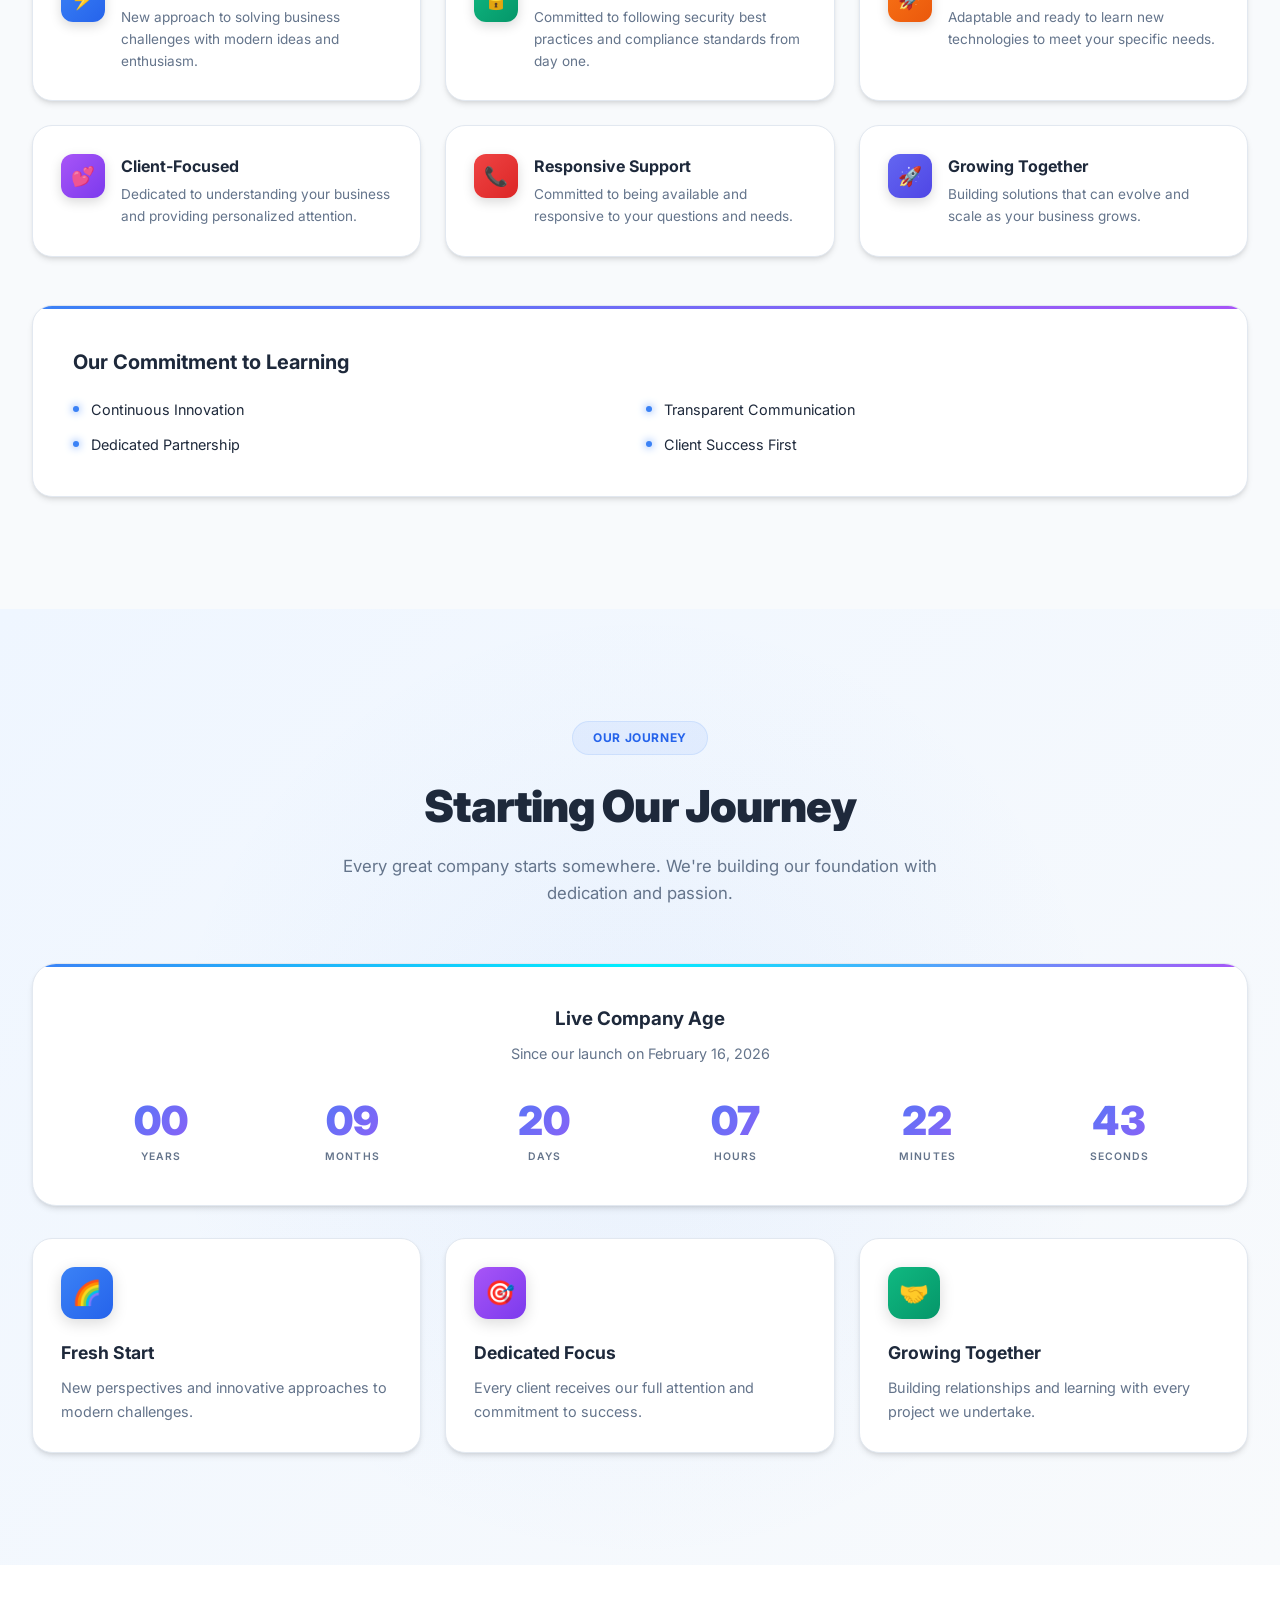
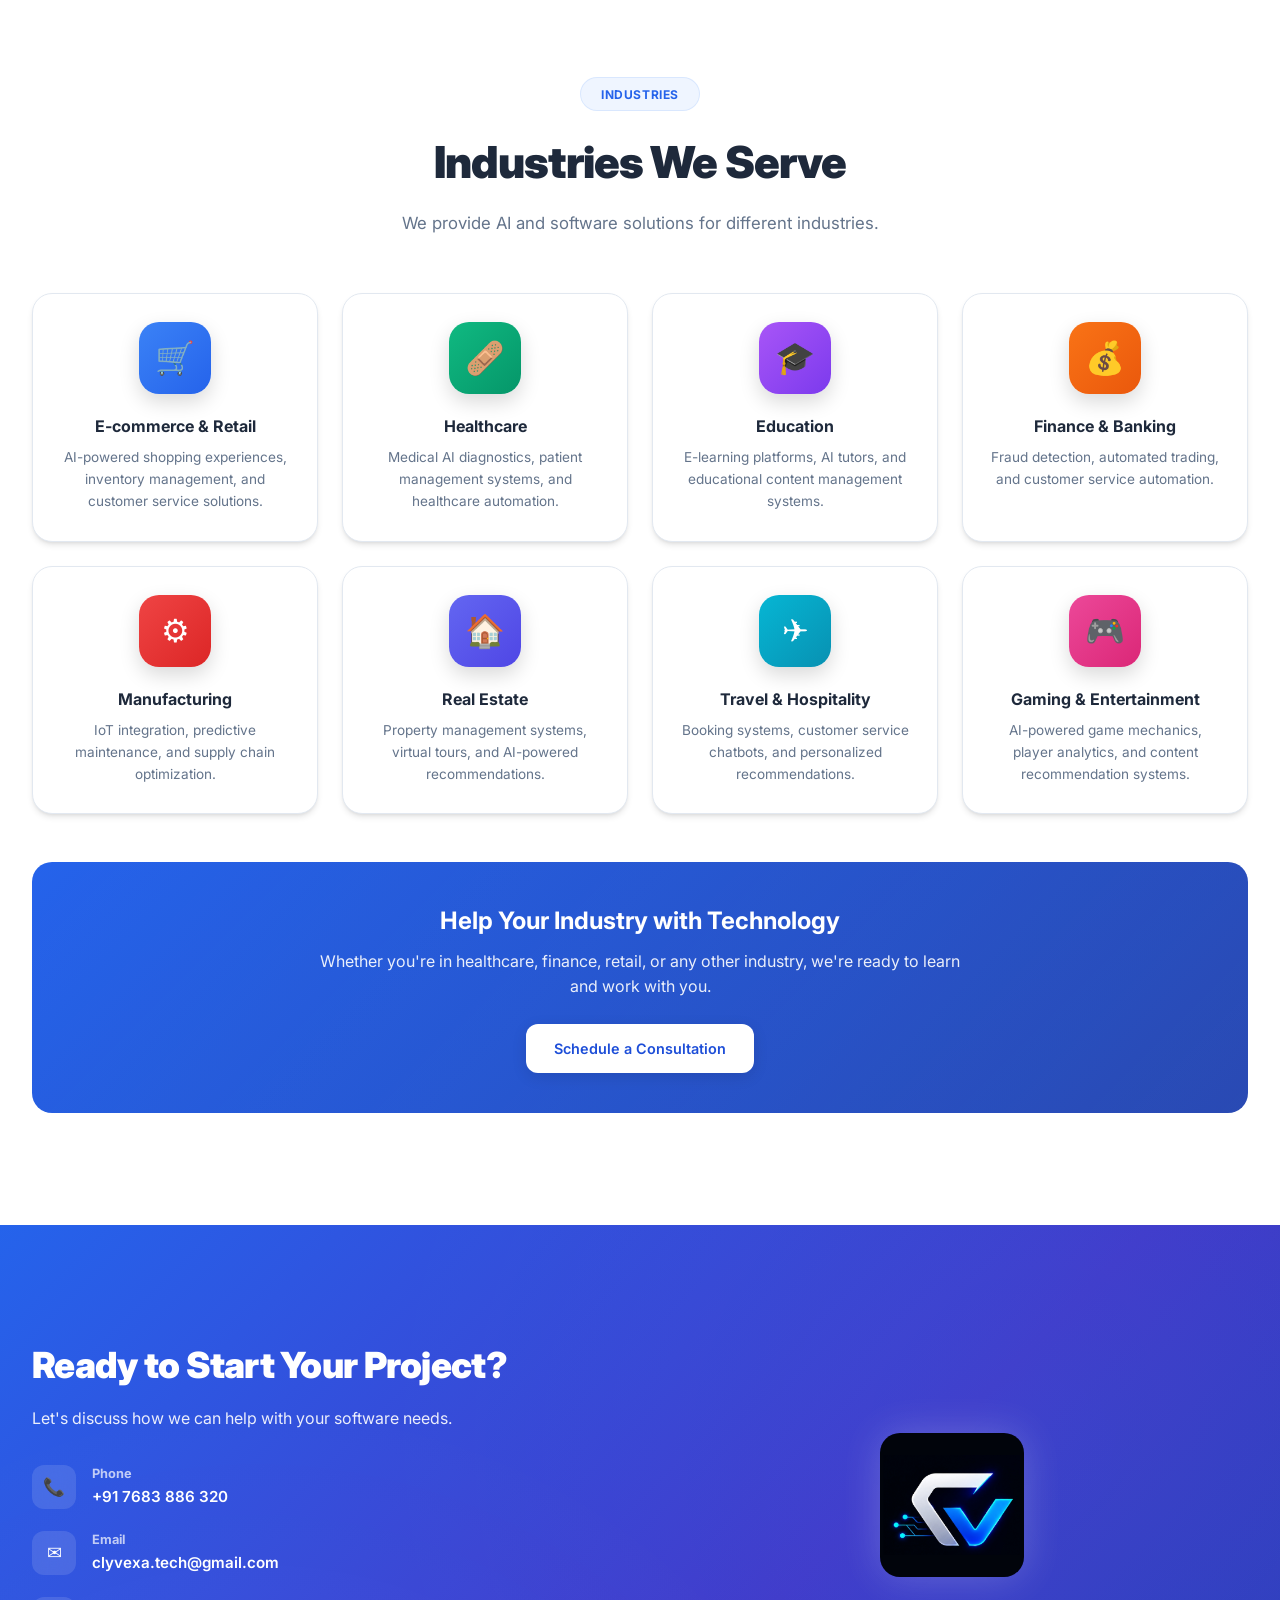
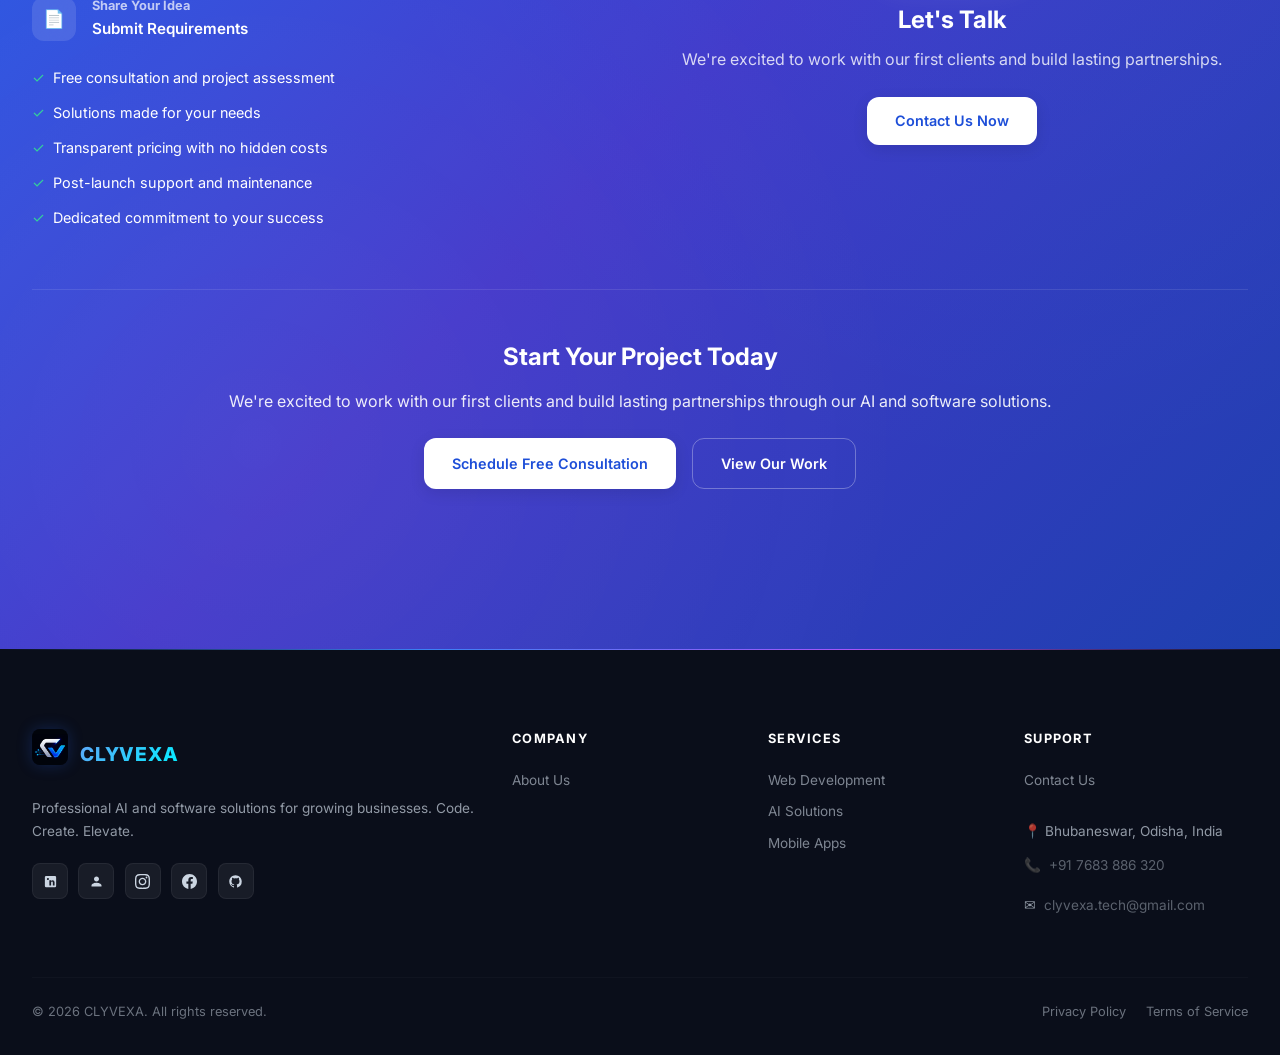
==== commit 670e0d10: "chore: audit cleanup - remove duplicated static-site, unused assets, a11y, caching, splash & counter" ====
--- a/index.html
+++ b/index.html
@@ -5,8 +5,8 @@
   <meta name="viewport" content="width=device-width, initial-scale=1.0">
   <title>CLYVEXA - Professional AI &amp; Software Solutions | Er. Debadattaa Jena</title>
   <meta name="description" content="CLYVEXA delivers cutting-edge AI and software solutions: Custom Web Development, AI Chatbots, Autonomous AI Agents, Voice Bots, Mobile Apps, and Cloud Infrastructure. Founded by Er. Debadattaa Jena in Bhubaneswar, Odisha.">
-  <meta name="keywords" content="CLYVEXA, clyvexa.tech, CLYVEXA Tech, Clyvexa Solutions, Er. Debadattaa Jena, Er.Debadatta Jena, Debadatta Jena, clyvexa linkedin, clyvexa instagram, clyvexa facebook, AI Solutions Bhubaneswar, Software Development Odisha, AI Chatbots, Mobile Apps, Cloud Services, AI Agents, Voice Bots, Bhubaneswar, Odisha, India">
   <link rel="canonical" href="https://clyvexa-ten.vercel.app/">
+  <meta name="author" content="Er. Debadattaa Jena (CLYVEXA)">
   <meta property="og:title" content="CLYVEXA - Professional AI &amp; Software Solutions | Er. Debadattaa Jena">
   <meta property="og:description" content="Professional AI and software solutions for growing businesses. Founded by Er. Debadattaa Jena.">
   <meta property="og:image" content="https://clyvexa-ten.vercel.app/images/logo-mark.png">
@@ -43,7 +43,9 @@
         "@id": "https://clyvexa-ten.vercel.app/#organization",
         "name": "CLYVEXA",
         "legalName": "CLYVEXA",
-        "alternateName": ["CLYVEXA Tech", "clyvexa.tech", "Clyvexa Solutions", "CLYVEXA AI"],
+        "foundingDate": "2026-02-16",
+        "slogan": "Code. Create. Elevate.",
+        "alternateName": ["CLYVEXA Tech", "Clyvexa Solutions", "CLYVEXA AI"],
         "url": "https://clyvexa-ten.vercel.app/",
         "logo": "https://clyvexa-ten.vercel.app/images/logo-mark.png",
         "image": "https://clyvexa-ten.vercel.app/images/logo-mark.png",
@@ -82,6 +84,17 @@
           "Er. Debadatta Jena"
         ],
         "jobTitle": ["Founder", "CEO", "Proprietor"],
+        "url": "https://clyvexa-ten.vercel.app/about",
+        "knowsAbout": [
+          "Artificial Intelligence",
+          "Machine Learning",
+          "AI Chatbots",
+          "Autonomous AI Agents",
+          "Voice Bots",
+          "Web Development",
+          "Mobile App Development",
+          "Cloud Infrastructure"
+        ],
         "worksFor": {
           "@id": "https://clyvexa-ten.vercel.app/#organization"
         },
@@ -112,7 +125,7 @@
   <div class="splash-corner tr"></div>
   <div class="splash-corner bl"></div>
   <div class="splash-corner br"></div>
-  <img src="images/logo-mark.png" alt="CLYVEXA" class="splash-logo" style="width: 5.5rem; height: 5.5rem; border-radius: 14px; box-shadow: 0 0 35px rgba(37,99,235,0.4);" fetchpriority="high">
+  <img src="images/logo-mark.png" alt="CLYVEXA" class="splash-logo" width="88" height="88" style="width: 5.5rem; height: 5.5rem; border-radius: 14px; box-shadow: 0 0 35px rgba(37,99,235,0.4);" fetchpriority="high">
   <div class="splash-title">CLYVEXA</div>
   <div class="splash-subtitle">Code. Create. Elevate.</div>
   <div class="splash-bar"><div class="splash-bar-inner"></div></div>
@@ -124,17 +137,17 @@
 
 <!-- Floating Logo -->
 <div class="floating-logo">
-  <img src="images/logo-mark.png" alt="CLYVEXA" style="border-radius: 12px; box-shadow: 0 10px 30px rgba(0,0,0,0.5);">
+  <img src="images/logo-mark.png" alt="CLYVEXA" width="128" height="128" style="border-radius: 12px; box-shadow: 0 10px 30px rgba(0,0,0,0.5);">
 </div>
 
 <!-- Background Logo -->
-<img src="images/logo-mark-transparent.png" alt="" class="bg-logo" loading="lazy" aria-hidden="true">
+<img src="images/logo-mark-transparent.png" alt="" class="bg-logo" width="800" height="800" fetchpriority="low" aria-hidden="true">
 
 <!-- Header -->
 <header class="header">
   <div class="container header-inner">
     <a href="/" class="header-logo">
-      <img src="images/logo-mark.png" alt="CLYVEXA">
+      <img src="images/logo-mark.png" alt="CLYVEXA" width="36" height="36">
       <span>CLYVEXA</span>
     </a>
     <nav class="header-nav">
@@ -164,7 +177,7 @@
           </svg>
         </span>
       </button>
-      <button id="mobile-toggle" class="mobile-toggle" aria-label="Toggle Navigation Menu" title="Menu">
+      <button id="mobile-toggle" class="mobile-toggle" aria-label="Toggle Navigation Menu" aria-controls="mobile-menu" aria-expanded="false" title="Menu">
         <span class="menu-bar bar-1"></span>
         <span class="menu-bar bar-2"></span>
         <span class="menu-bar bar-3"></span>
@@ -173,7 +186,7 @@
   </div>
   <div id="mobile-menu" class="mobile-menu">
     <div class="mobile-menu-brand" style="display: flex; align-items: center; gap: 0.75rem; padding-bottom: 1rem; border-bottom: 1px solid var(--border); margin-bottom: 0.5rem;">
-      <img src="images/logo-mark.png" alt="CLYVEXA" style="width: 2.25rem; height: 2.25rem; border-radius: 6px;">
+      <img src="images/logo-mark.png" alt="CLYVEXA" width="36" height="36" style="width: 2.25rem; height: 2.25rem; border-radius: 6px;">
       <span style="font-weight: 800; font-size: 1.15rem; background: linear-gradient(135deg, var(--primary-600), var(--neon-purple)); -webkit-background-clip: text; -webkit-text-fill-color: transparent; background-clip: text;">CLYVEXA</span>
     </div>
     <a href="/">Home</a>
@@ -197,7 +210,7 @@
         <span id="rotating-text" style="transition: opacity 0.35s, transform 0.35s;">Starting Our Journey</span>
       </div>
       <h1>CLYVEXA: Building <span class="gradient">AI &amp; Software Solutions</span> for Modern Businesses</h1>
-      <p>CLYVEXA (clyvexa.tech) is an innovative AI and software engineering firm founded by Er. Debadattaa Jena. We empower ambitious enterprises and startups with intelligent conversational AI, autonomous agents, and high-performance modern web platforms.</p>
+      <p>CLYVEXA is an innovative AI and software engineering firm founded by Er. Debadattaa Jena. We empower ambitious enterprises and startups with intelligent conversational AI, autonomous agents, and high-performance modern web platforms.</p>
       <div class="hero-buttons">
         <a href="/contact" class="btn btn-primary">Get Started Today</a>
         <a href="/services" class="btn btn-outline">Our Services</a>
@@ -232,7 +245,7 @@
         </div>
       </div>
       <div class="card animate animate-delay-2">
-        <div class="card-icon" style="background: linear-gradient(135deg, #a855f7, #7c3aed);">&#129302;</div>
+        <div class="card-icon" style="background: linear-gradient(135deg, #a855f7, #7c3aed);" aria-hidden="true">&#129302;</div>
         <h3>AI Chatbots</h3>
         <p>Intelligent conversational AI solutions that enhance customer service and automate interactions.</p>
         <div class="card-features">
@@ -240,7 +253,7 @@
         </div>
       </div>
       <div class="card animate animate-delay-3">
-        <div class="card-icon" style="background: linear-gradient(135deg, #6366f1, #4f46e5);">&#129504;</div>
+        <div class="card-icon" style="background: linear-gradient(135deg, #6366f1, #4f46e5);" aria-hidden="true">&#129504;</div>
         <h3>AI Agents</h3>
         <p>Autonomous AI agents that perform complex tasks and make intelligent decisions.</p>
         <div class="card-features">
@@ -248,7 +261,7 @@
         </div>
       </div>
       <div class="card animate animate-delay-4">
-        <div class="card-icon" style="background: linear-gradient(135deg, #10b981, #059669);">&#127908;</div>
+        <div class="card-icon" style="background: linear-gradient(135deg, #10b981, #059669);" aria-hidden="true">&#127908;</div>
         <h3>Voice Bots</h3>
         <p>Voice-enabled AI assistants for customer support and hands-free interactions.</p>
         <div class="card-features">
@@ -256,7 +269,7 @@
         </div>
       </div>
       <div class="card animate animate-delay-5">
-        <div class="card-icon" style="background: linear-gradient(135deg, #f97316, #ea580c);">&#128241;</div>
+        <div class="card-icon" style="background: linear-gradient(135deg, #f97316, #ea580c);" aria-hidden="true">&#128241;</div>
         <h3>Mobile Applications</h3>
         <p>Mobile apps for iOS and Android with cross-platform capabilities.</p>
         <div class="card-features">
@@ -264,7 +277,7 @@
         </div>
       </div>
       <div class="card animate animate-delay-6">
-        <div class="card-icon" style="background: linear-gradient(135deg, #06b6d4, #0891b2);">&#9729;</div>
+        <div class="card-icon" style="background: linear-gradient(135deg, #06b6d4, #0891b2);" aria-hidden="true">&#9729;</div>
         <h3>Cloud Solutions</h3>
         <p>Scalable cloud infrastructure and services for optimal performance.</p>
         <div class="card-features">
@@ -323,7 +336,7 @@
     <div class="reasons-grid">
       <div class="card animate animate-delay-1">
         <div class="reason-card">
-          <div class="reason-icon" style="background: linear-gradient(135deg, #3b82f6, #2563eb);">&#9889;</div>
+          <div class="reason-icon" style="background: linear-gradient(135deg, #3b82f6, #2563eb);" aria-hidden="true">&#9889;</div>
           <div>
             <h3>Fresh Perspective</h3>
             <p>New approach to solving business challenges with modern ideas and enthusiasm.</p>
@@ -332,7 +345,7 @@
       </div>
       <div class="card animate animate-delay-2">
         <div class="reason-card">
-          <div class="reason-icon" style="background: linear-gradient(135deg, #10b981, #059669);">&#128274;</div>
+          <div class="reason-icon" style="background: linear-gradient(135deg, #10b981, #059669);" aria-hidden="true">&#128274;</div>
           <div>
             <h3>Security First</h3>
             <p>Committed to following security best practices and compliance standards from day one.</p>
@@ -341,7 +354,7 @@
       </div>
       <div class="card animate animate-delay-3">
         <div class="reason-card">
-          <div class="reason-icon" style="background: linear-gradient(135deg, #f97316, #ea580c);">&#128640;</div>
+          <div class="reason-icon" style="background: linear-gradient(135deg, #f97316, #ea580c);" aria-hidden="true">&#128640;</div>
           <div>
             <h3>Quick Learner</h3>
             <p>Adaptable and ready to learn new technologies to meet your specific needs.</p>
@@ -350,7 +363,7 @@
       </div>
       <div class="card animate animate-delay-4">
         <div class="reason-card">
-          <div class="reason-icon" style="background: linear-gradient(135deg, #a855f7, #7c3aed);">&#128149;</div>
+          <div class="reason-icon" style="background: linear-gradient(135deg, #a855f7, #7c3aed);" aria-hidden="true">&#128149;</div>
           <div>
             <h3>Client-Focused</h3>
             <p>Dedicated to understanding your business and providing personalized attention.</p>
@@ -359,7 +372,7 @@
       </div>
       <div class="card animate animate-delay-5">
         <div class="reason-card">
-          <div class="reason-icon" style="background: linear-gradient(135deg, #ef4444, #dc2626);">&#128222;</div>
+          <div class="reason-icon" style="background: linear-gradient(135deg, #ef4444, #dc2626);" aria-hidden="true">&#128222;</div>
           <div>
             <h3>Responsive Support</h3>
             <p>Committed to being available and responsive to your questions and needs.</p>
@@ -368,7 +381,7 @@
       </div>
       <div class="card animate animate-delay-6">
         <div class="reason-card">
-          <div class="reason-icon" style="background: linear-gradient(135deg, #6366f1, #4f46e5);">&#128640;</div>
+          <div class="reason-icon" style="background: linear-gradient(135deg, #6366f1, #4f46e5);" aria-hidden="true">&#128640;</div>
           <div>
             <h3>Growing Together</h3>
             <p>Building solutions that can evolve and scale as your business grows.</p>
@@ -428,17 +441,17 @@
     </div>
     <div class="age-features">
       <div class="card animate animate-delay-2">
-        <div class="card-icon" style="background: linear-gradient(135deg, #3b82f6, #2563eb);">&#127752;</div>
+        <div class="card-icon" style="background: linear-gradient(135deg, #3b82f6, #2563eb);" aria-hidden="true">&#127752;</div>
         <h3>Fresh Start</h3>
         <p>New perspectives and innovative approaches to modern challenges.</p>
       </div>
       <div class="card animate animate-delay-3">
-        <div class="card-icon" style="background: linear-gradient(135deg, #a855f7, #7c3aed);">&#127919;</div>
+        <div class="card-icon" style="background: linear-gradient(135deg, #a855f7, #7c3aed);" aria-hidden="true">&#127919;</div>
         <h3>Dedicated Focus</h3>
         <p>Every client receives our full attention and commitment to success.</p>
       </div>
       <div class="card animate animate-delay-4">
-        <div class="card-icon" style="background: linear-gradient(135deg, #10b981, #059669);">&#129309;</div>
+        <div class="card-icon" style="background: linear-gradient(135deg, #10b981, #059669);" aria-hidden="true">&#129309;</div>
         <h3>Growing Together</h3>
         <p>Building relationships and learning with every project we undertake.</p>
       </div>
@@ -456,42 +469,42 @@
     </div>
     <div class="industries-grid">
       <div class="card industry-card animate animate-delay-1">
-        <div class="icon-wrap" style="background: linear-gradient(135deg, #3b82f6, #2563eb);">&#128722;</div>
+        <div class="icon-wrap" style="background: linear-gradient(135deg, #3b82f6, #2563eb);" aria-hidden="true">&#128722;</div>
         <h3>E-commerce &amp; Retail</h3>
         <p>AI-powered shopping experiences, inventory management, and customer service solutions.</p>
       </div>
       <div class="card industry-card animate animate-delay-2">
-        <div class="icon-wrap" style="background: linear-gradient(135deg, #10b981, #059669);">&#129657;</div>
+        <div class="icon-wrap" style="background: linear-gradient(135deg, #10b981, #059669);" aria-hidden="true">&#129657;</div>
         <h3>Healthcare</h3>
         <p>Medical AI diagnostics, patient management systems, and healthcare automation.</p>
       </div>
       <div class="card industry-card animate animate-delay-3">
-        <div class="icon-wrap" style="background: linear-gradient(135deg, #a855f7, #7c3aed);">&#127891;</div>
+        <div class="icon-wrap" style="background: linear-gradient(135deg, #a855f7, #7c3aed);" aria-hidden="true">&#127891;</div>
         <h3>Education</h3>
         <p>E-learning platforms, AI tutors, and educational content management systems.</p>
       </div>
       <div class="card industry-card animate animate-delay-4">
-        <div class="icon-wrap" style="background: linear-gradient(135deg, #f97316, #ea580c);">&#128176;</div>
+        <div class="icon-wrap" style="background: linear-gradient(135deg, #f97316, #ea580c);" aria-hidden="true">&#128176;</div>
         <h3>Finance &amp; Banking</h3>
         <p>Fraud detection, automated trading, and customer service automation.</p>
       </div>
       <div class="card industry-card animate animate-delay-5">
-        <div class="icon-wrap" style="background: linear-gradient(135deg, #ef4444, #dc2626);">&#9881;</div>
+        <div class="icon-wrap" style="background: linear-gradient(135deg, #ef4444, #dc2626);" aria-hidden="true">&#9881;</div>
         <h3>Manufacturing</h3>
         <p>IoT integration, predictive maintenance, and supply chain optimization.</p>
       </div>
       <div class="card industry-card animate animate-delay-6">
-        <div class="icon-wrap" style="background: linear-gradient(135deg, #6366f1, #4f46e5);">&#127968;</div>
+        <div class="icon-wrap" style="background: linear-gradient(135deg, #6366f1, #4f46e5);" aria-hidden="true">&#127968;</div>
         <h3>Real Estate</h3>
         <p>Property management systems, virtual tours, and AI-powered recommendations.</p>
       </div>
       <div class="card industry-card animate animate-delay-5">
-        <div class="icon-wrap" style="background: linear-gradient(135deg, #06b6d4, #0891b2);">&#9992;</div>
+        <div class="icon-wrap" style="background: linear-gradient(135deg, #06b6d4, #0891b2);" aria-hidden="true">&#9992;</div>
         <h3>Travel &amp; Hospitality</h3>
         <p>Booking systems, customer service chatbots, and personalized recommendations.</p>
       </div>
       <div class="card industry-card animate animate-delay-6">
-        <div class="icon-wrap" style="background: linear-gradient(135deg, #ec4899, #db2777);">&#127918;</div>
+        <div class="icon-wrap" style="background: linear-gradient(135deg, #ec4899, #db2777);" aria-hidden="true">&#127918;</div>
         <h3>Gaming &amp; Entertainment</h3>
         <p>AI-powered game mechanics, player analytics, and content recommendation systems.</p>
       </div>
@@ -542,7 +555,7 @@
       </div>
       <div class="animate animate-delay-2" style="display: flex; align-items: center; justify-content: center;">
         <div style="text-align: center;">
-          <img src="images/logo-mark.png" alt="CLYVEXA Logo" loading="lazy" style="width: 9rem; height: 9rem; border-radius: 20px; margin: 0 auto 1.5rem; box-shadow: 0 0 40px rgba(255,255,255,0.2); transition: transform 0.3s ease;">
+          <img src="images/logo-mark.png" alt="CLYVEXA Logo" loading="lazy" width="144" height="144" style="width: 9rem; height: 9rem; border-radius: 20px; margin: 0 auto 1.5rem; box-shadow: 0 0 40px rgba(255,255,255,0.2); transition: transform 0.3s ease;">
           <h3 style="font-size: 1.5rem; font-weight: 700; margin-bottom: 0.5rem;">Let's Talk</h3>
           <p style="opacity: 0.8; margin-bottom: 1.5rem;">We're excited to work with our first clients and build lasting partnerships.</p>
           <a href="/contact" class="btn btn-white">Contact Us Now</a>
@@ -566,7 +579,7 @@
     <div class="footer-grid">
       <div class="footer-brand">
         <a href="/" class="footer-logo">
-          <img src="images/logo-mark.png" alt="CLYVEXA">
+          <img src="images/logo-mark.png" alt="CLYVEXA" width="36" height="36">
           <span>CLYVEXA</span>
         </a>
         <p>Professional AI and software solutions for growing businesses. Code. Create. Elevate.</p>
